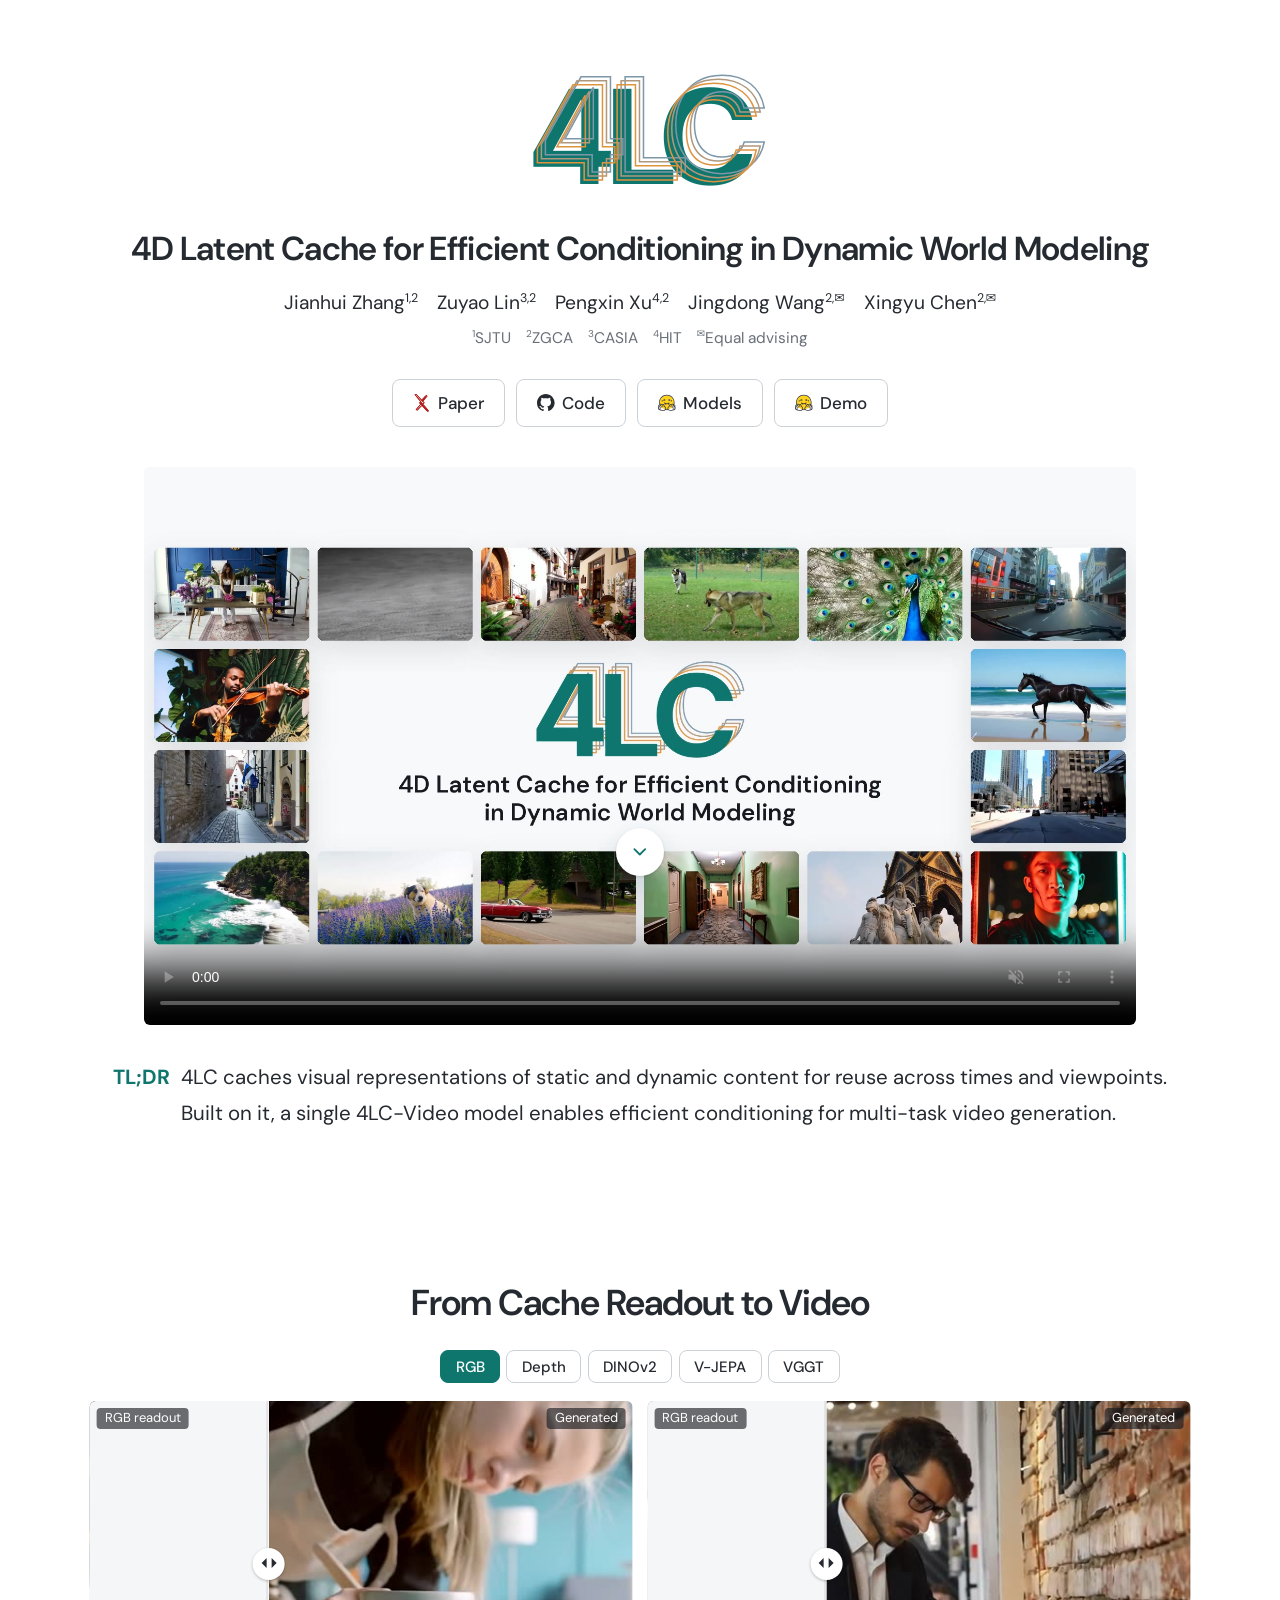
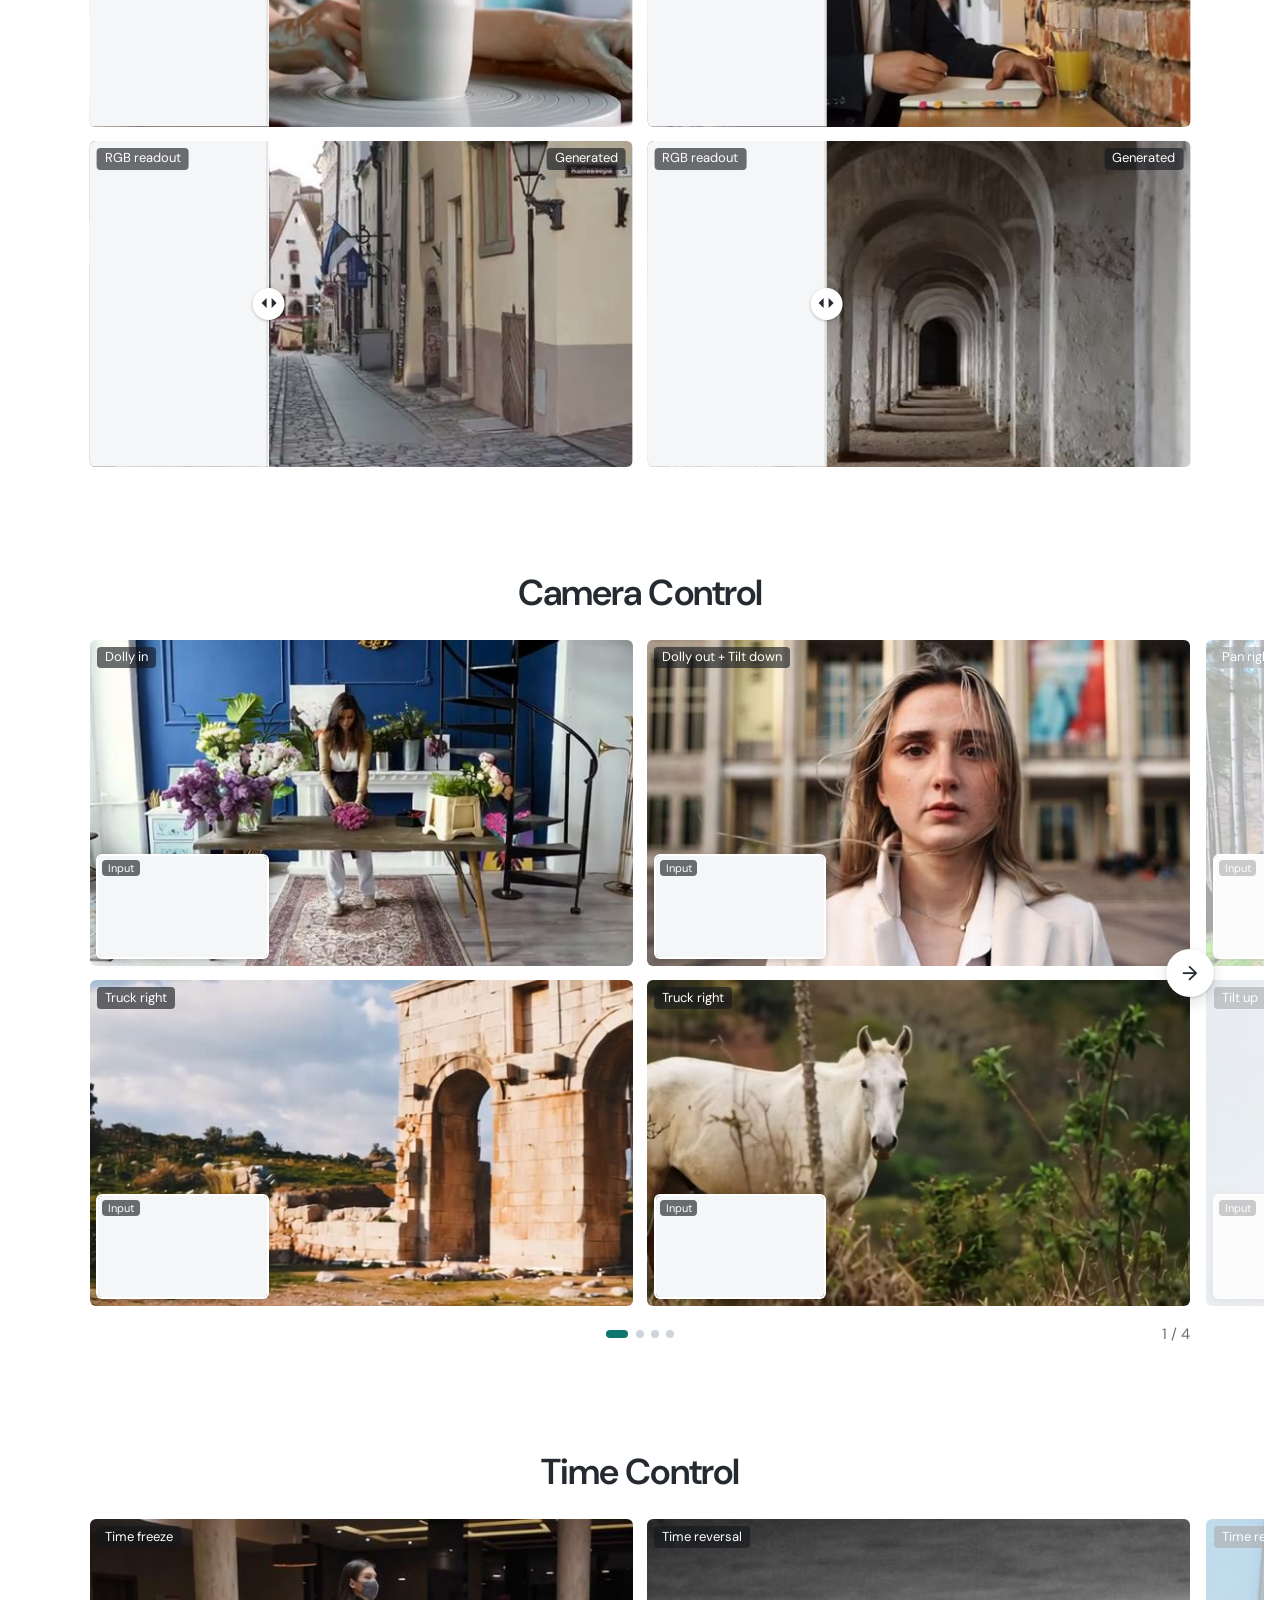
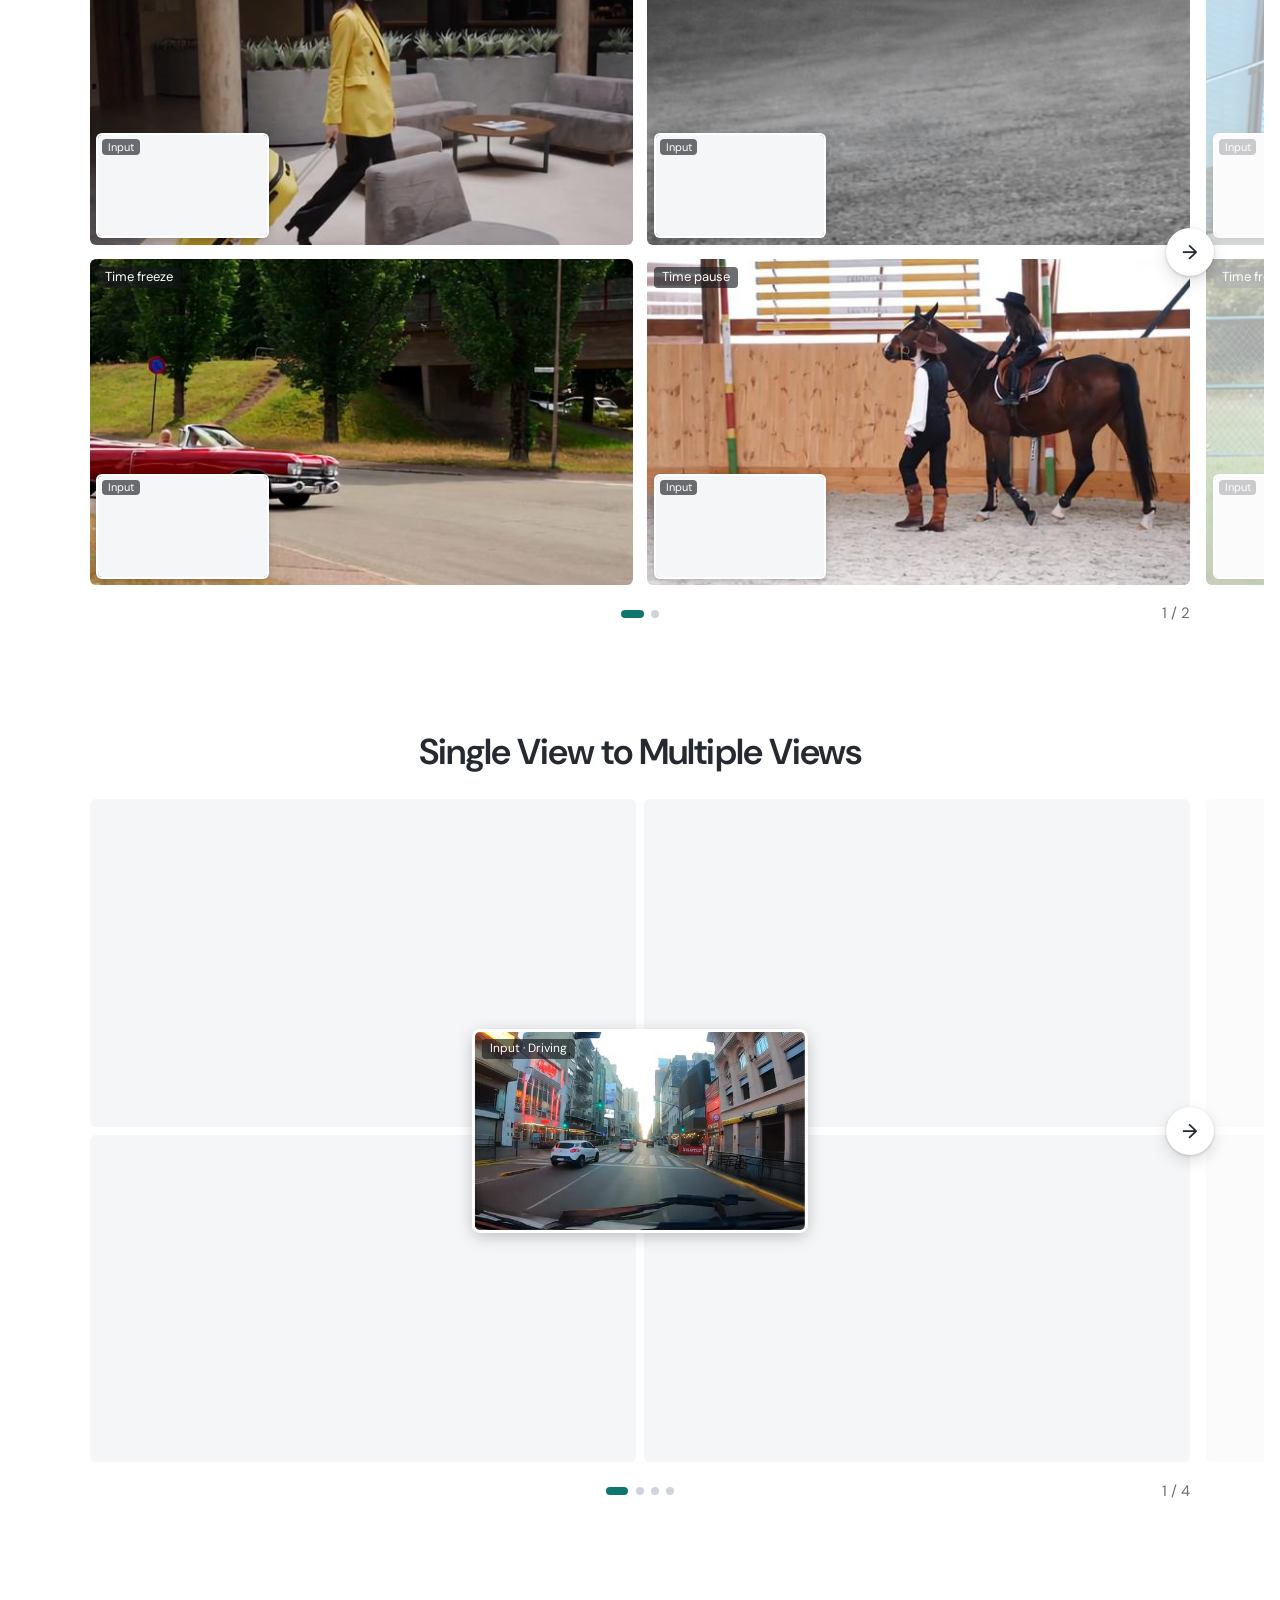
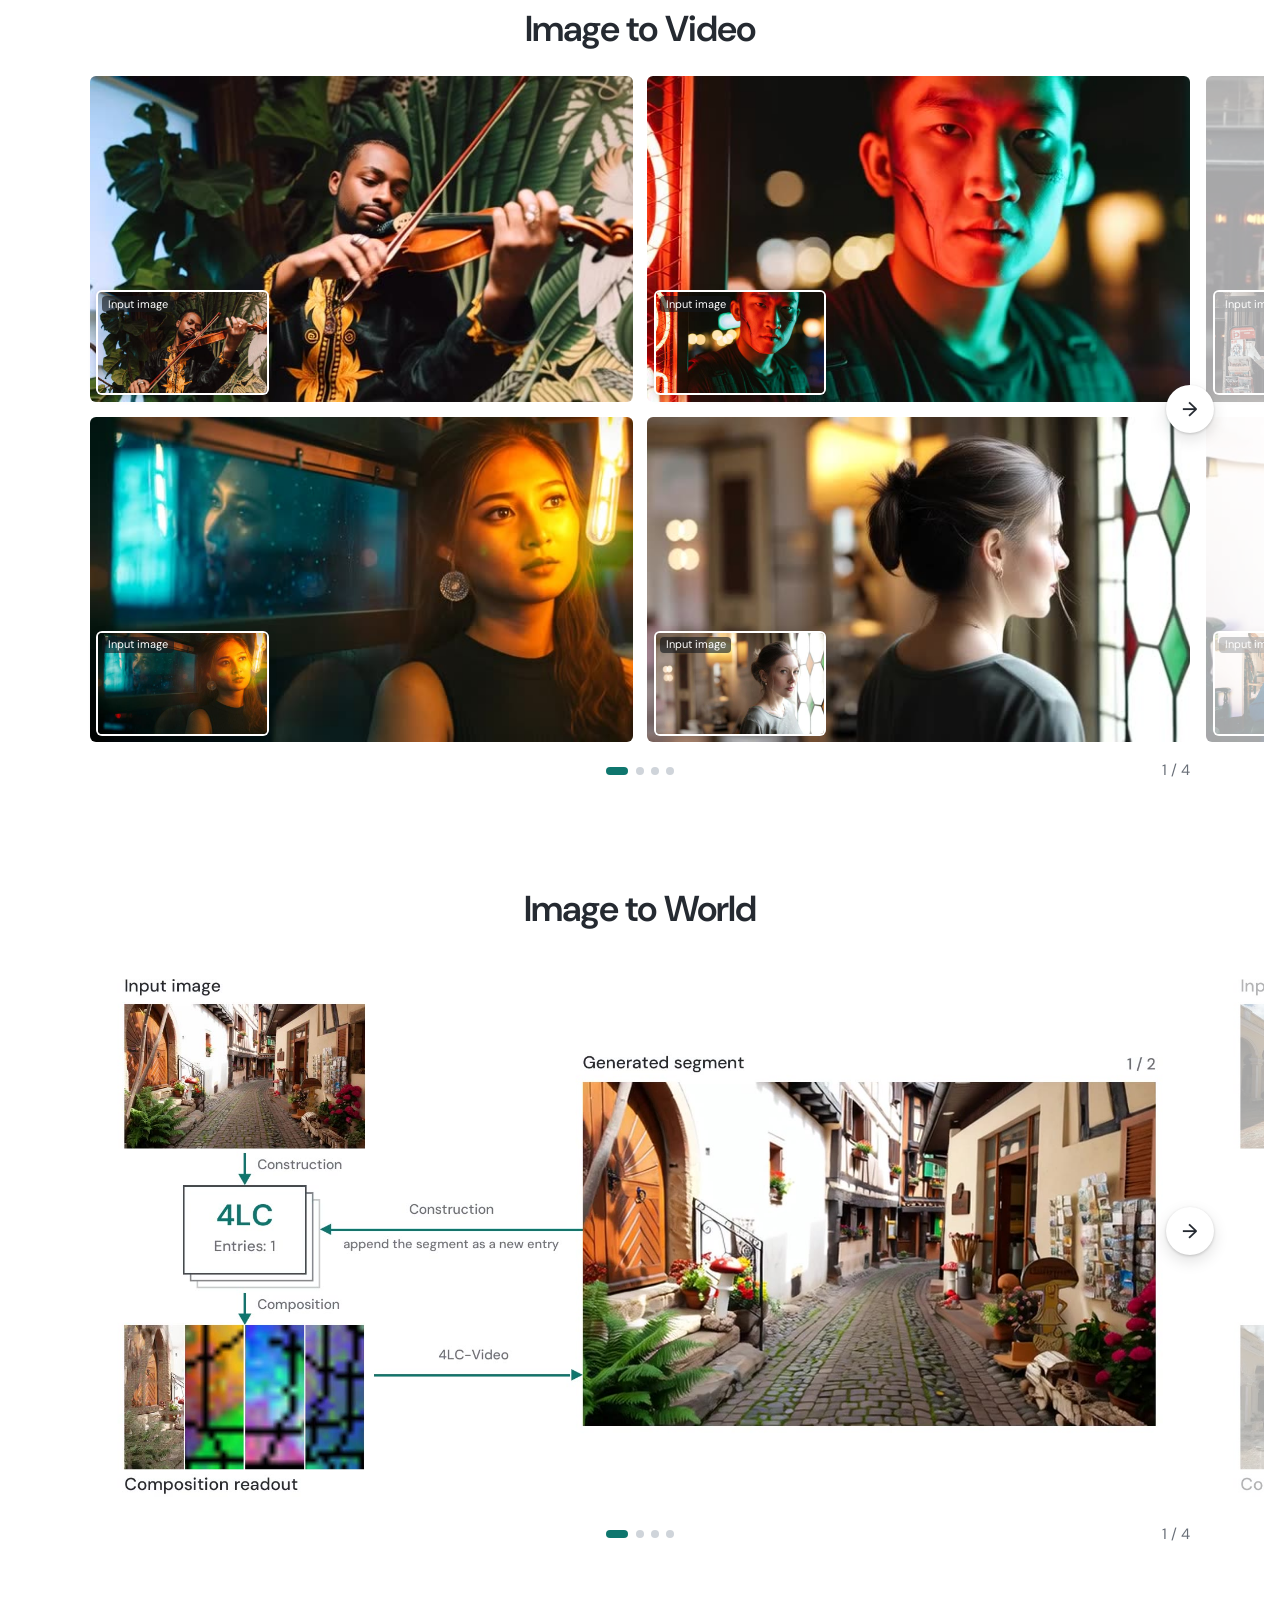
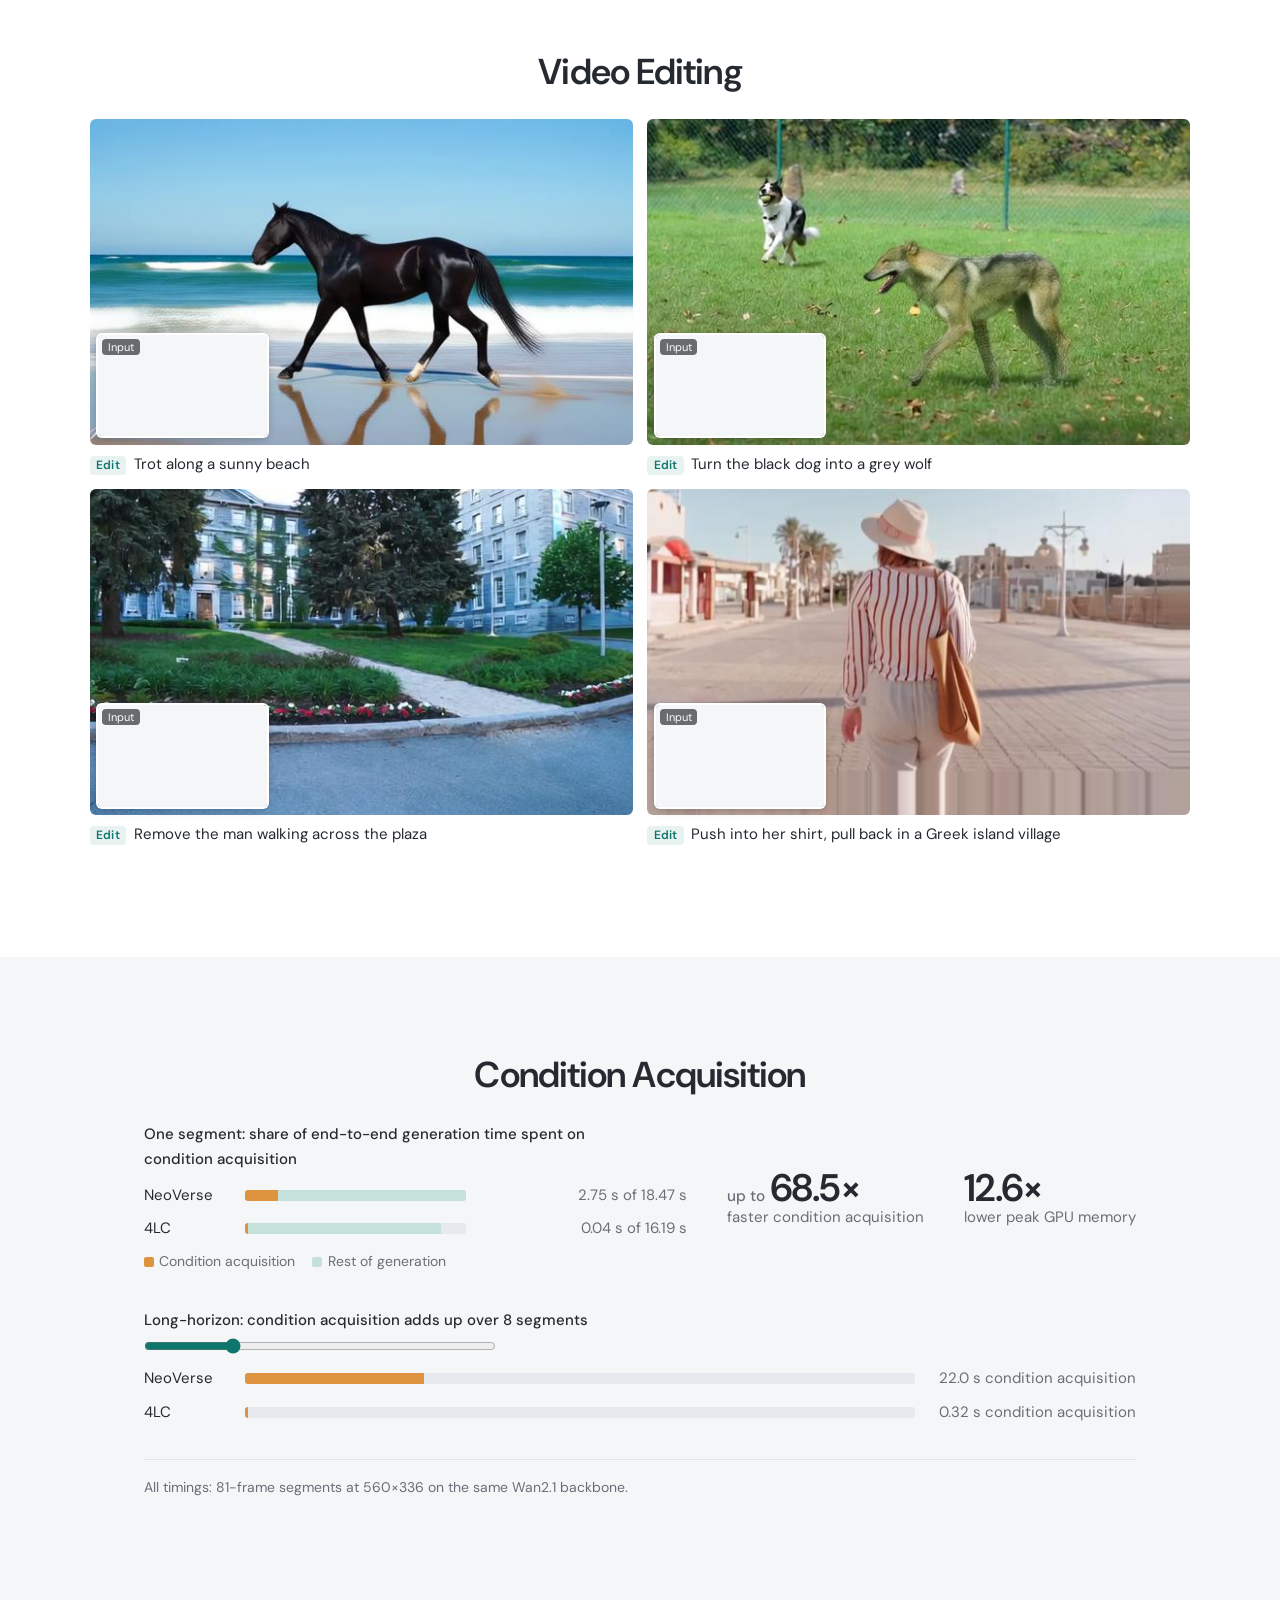
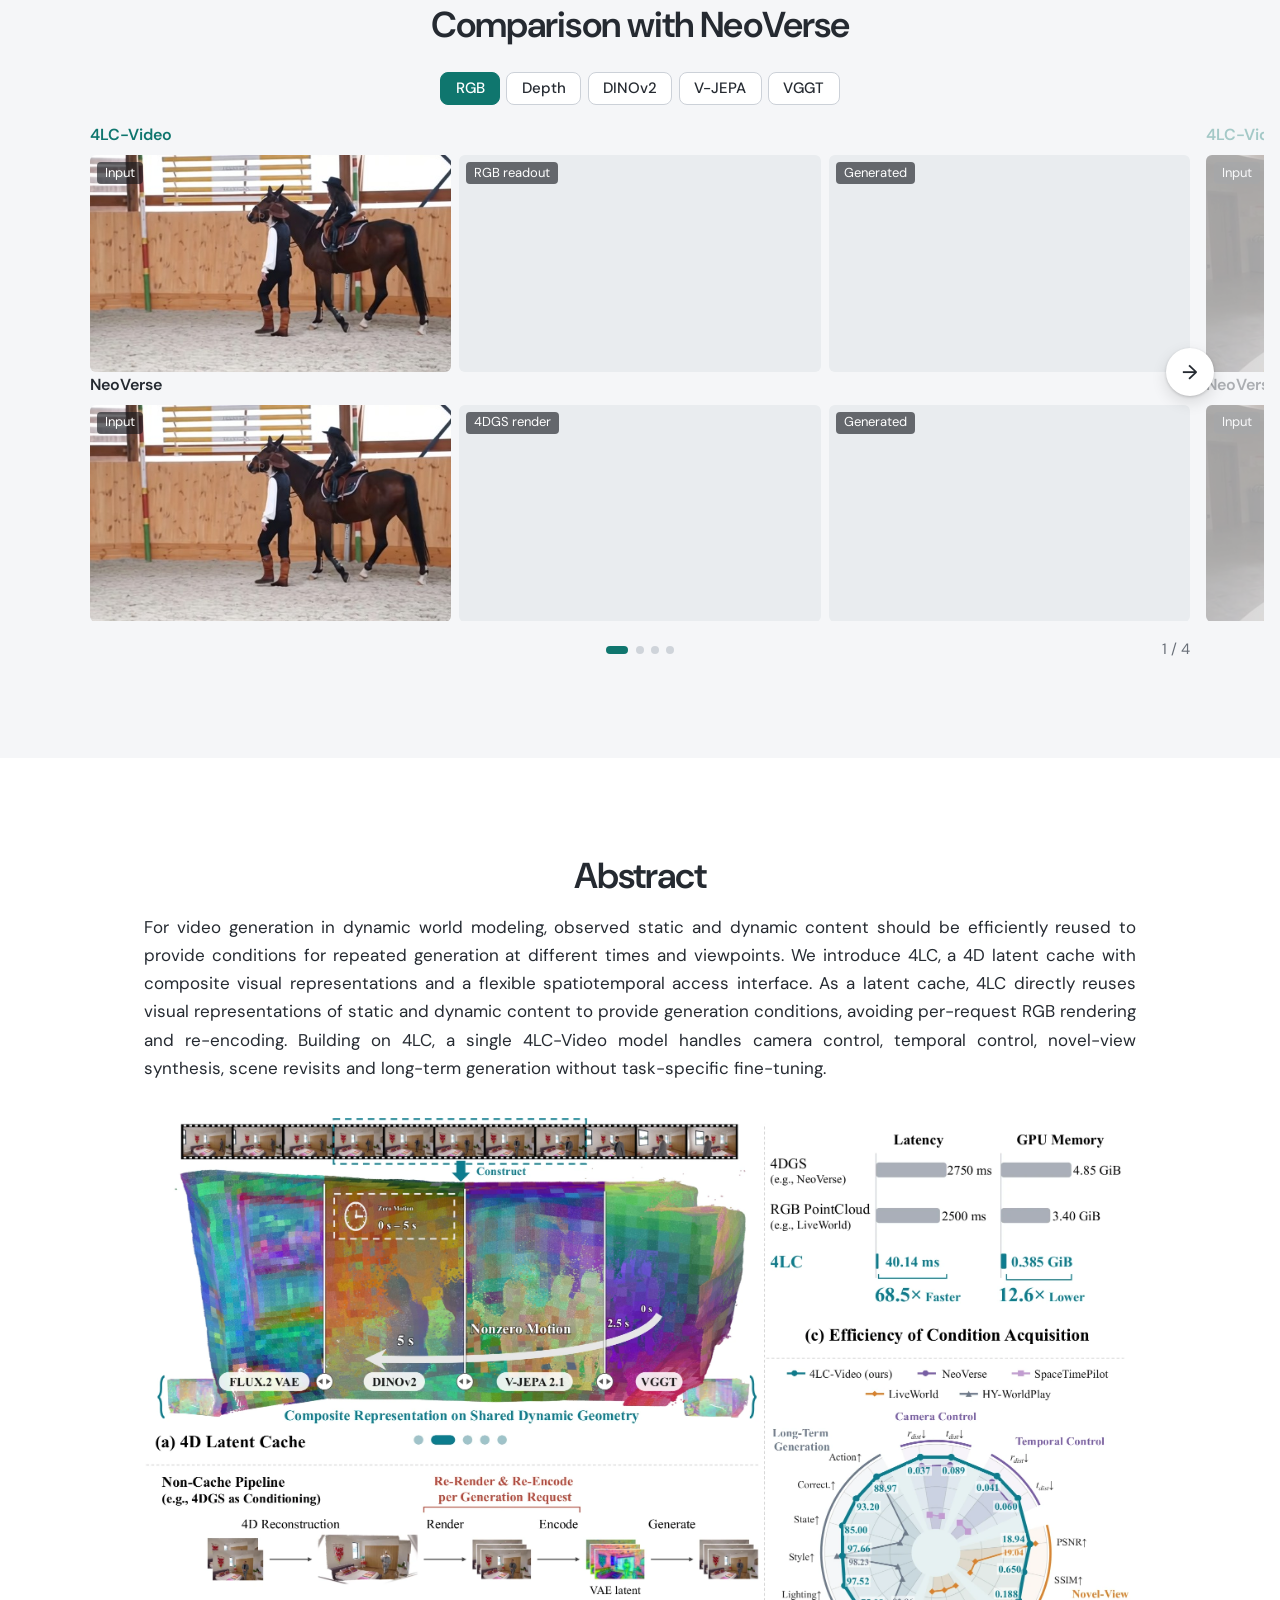
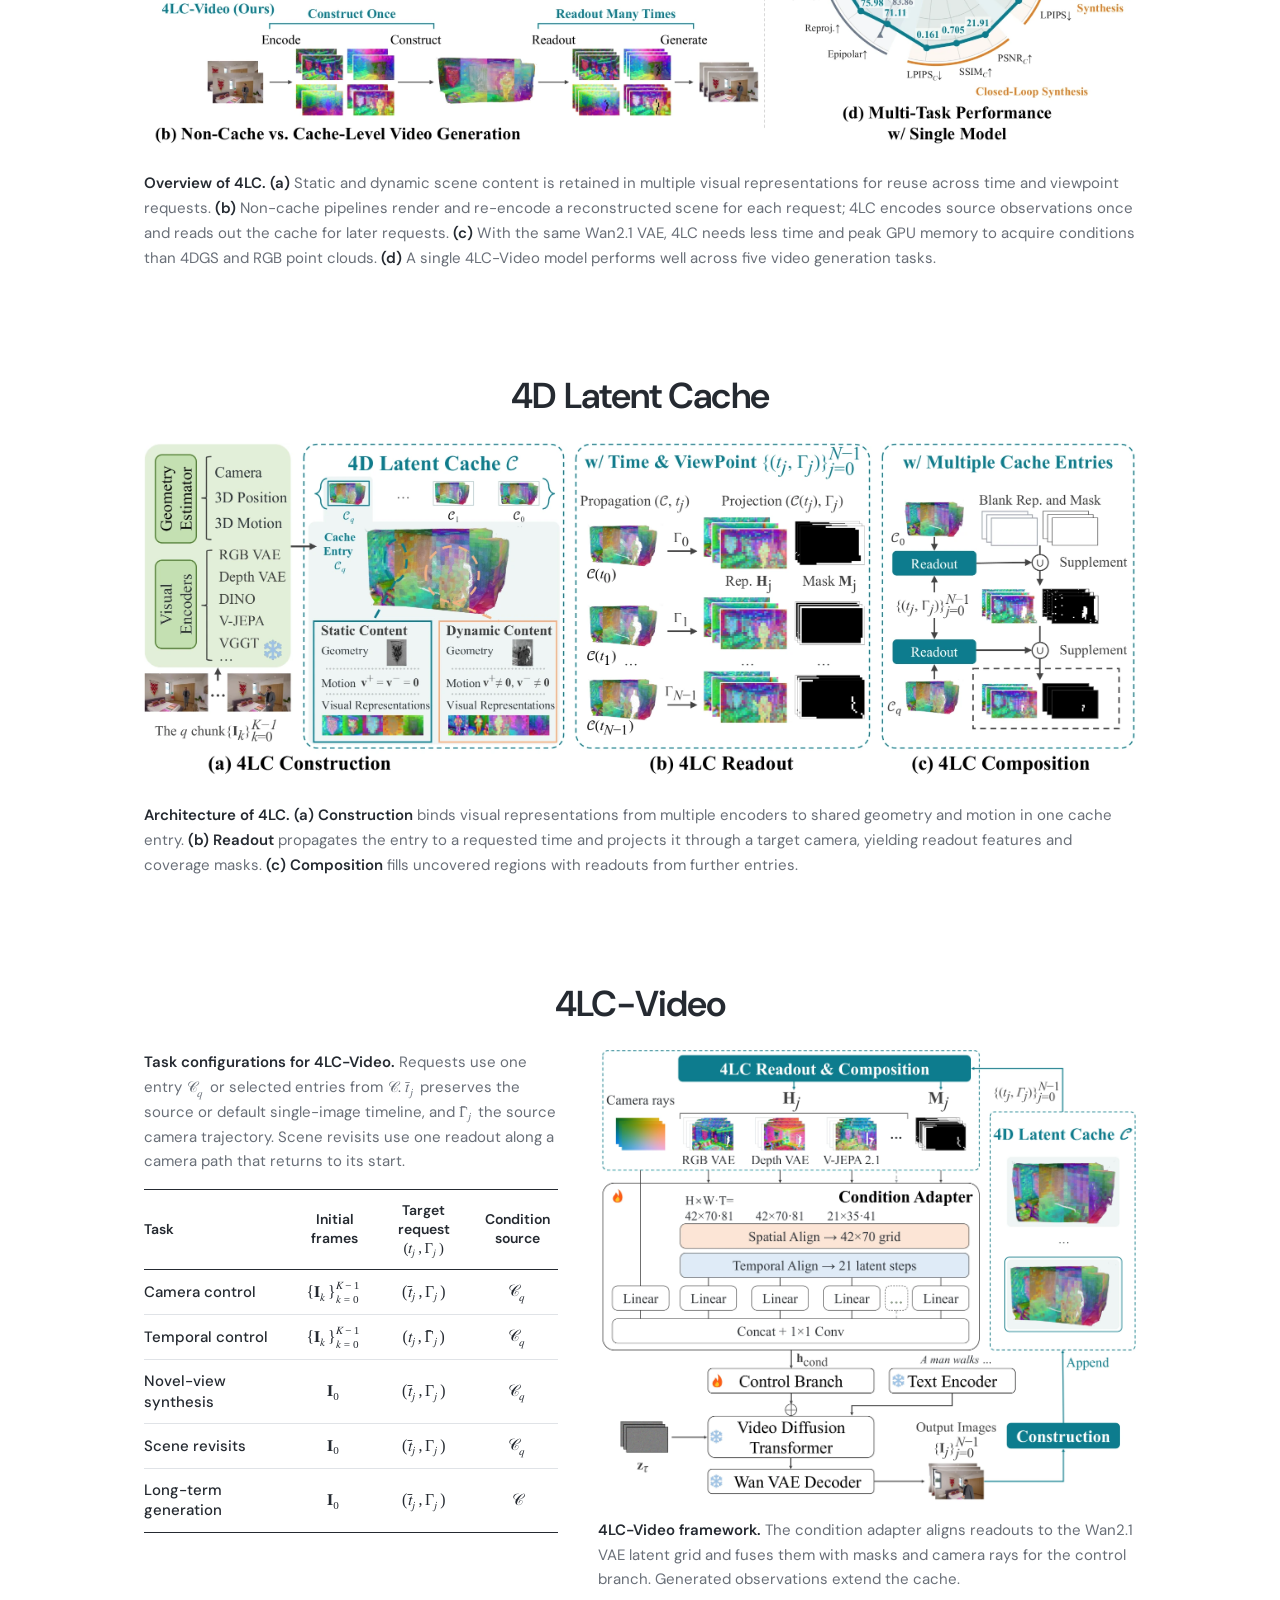
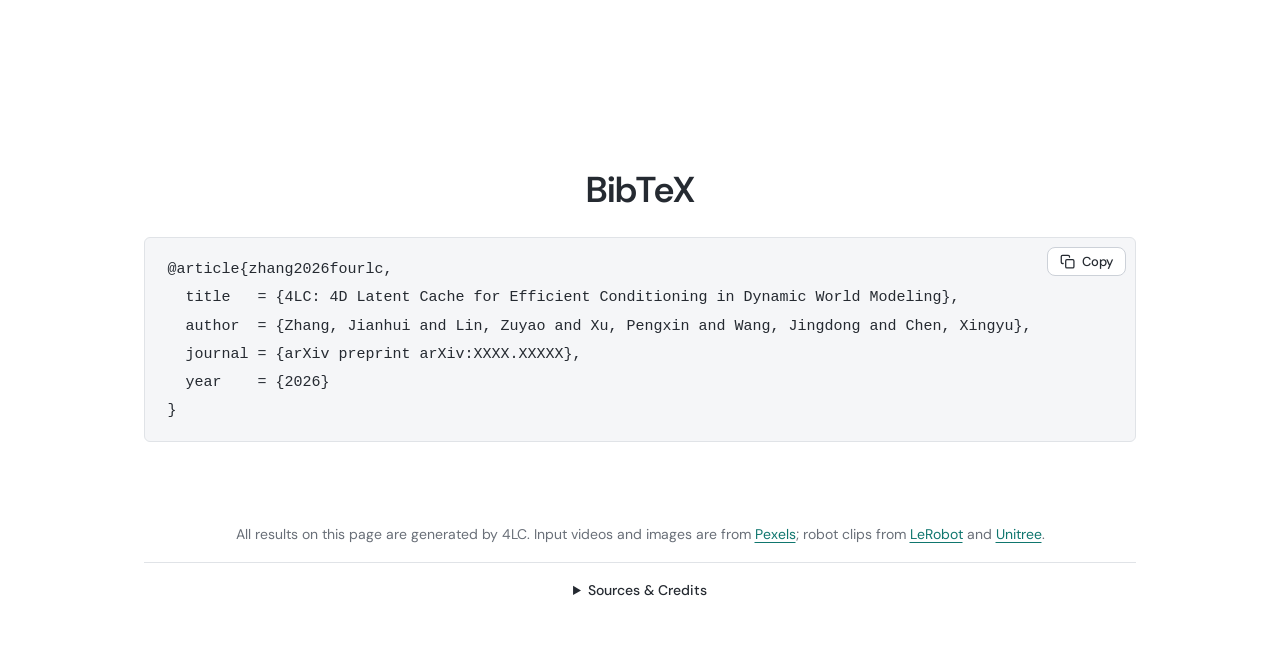
==== 4LC/index.html @ ba584857 "upload 4LC website" ====
<!doctype html>
<html lang="en">
<head>
<meta charset="utf-8">
<meta name="viewport" content="width=device-width, initial-scale=1">
<title>4LC: 4D Latent Cache</title>
<meta name="description" content="4LC caches visual representations of static and dynamic content for reuse across times and viewpoints.">
<link rel="preconnect" href="https://fonts.googleapis.com">
<link rel="preconnect" href="https://fonts.gstatic.com" crossorigin>
<link href="https://fonts.googleapis.com/css2?family=DM+Sans:opsz,wght@9..40,400..700&display=swap" rel="stylesheet">
<link rel="stylesheet" href="style.css?v=1013003130">
<link rel="icon" type="image/svg+xml" href="4lc.svg">
</head>
<body>
<header class="hero">
  <h1 class="mark" aria-label="4LC">
    <span class="layer" aria-hidden="true">4LC</span><span class="layer" aria-hidden="true">4LC</span><span class="layer" aria-hidden="true">4LC</span><span class="layer top">4LC</span>
  </h1>
  <p class="title">4D Latent Cache for Efficient Conditioning in Dynamic World Modeling</p>
  <p class="authors">Jianhui Zhang<sup>1,2</sup>&emsp;Zuyao Lin<sup>3,2</sup>&emsp;Pengxin Xu<sup>4,2</sup>&emsp;Jingdong Wang<sup>2,✉</sup>&emsp;Xingyu Chen<sup>2,✉</sup></p>
  <p class="affil"><sup>1</sup>SJTU&emsp;<sup>2</sup>ZGCA&emsp;<sup>3</sup>CASIA&emsp;<sup>4</sup>HIT&emsp;<sup>✉</sup>Equal advising</p>
  <nav class="links" aria-label="Project links">
    <a href="https://arxiv.org/abs/XXXX.XXXXX" target="_blank" rel="noopener noreferrer"><svg class="i-arxiv" viewBox="0 0 24 24" fill="currentColor" stroke="currentColor" stroke-width="1.2" stroke-linejoin="round" aria-hidden="true"><path d="M3.8423 0a1.0037 1.0037 0 0 0-.922.6078c-.1536.3687-.0438.6275.2938 1.1113l6.9185 8.3597-1.0223 1.1058a1.0393 1.0393 0 0 0 .003 1.4229l1.2292 1.3135-5.4391 6.4444c-.2803.299-.4538.823-.2971 1.1986a1.0253 1.0253 0 0 0 .9585.635.9133.9133 0 0 0 .6891-.3405l5.783-6.126 7.4902 8.0051a.8527.8527 0 0 0 .6835.2597.9575.9575 0 0 0 .8777-.6138c.1577-.377-.017-.7502-.306-1.1407l-7.0518-8.3418 1.0632-1.13a.9626.9626 0 0 0 .0089-1.3165L4.6336.4639s-.3733-.4535-.768-.463zm0 .272h.0166c.2179.0052.4874.2715.5644.3639l.005.006.0052.0055 10.169 10.9905a.6915.6915 0 0 1-.0072.945l-1.0666 1.133-1.4982-1.7724-8.5994-10.39c-.3286-.472-.352-.6183-.2592-.841a.7307.7307 0 0 1 .6704-.4401Zm14.341 1.5701a.877.877 0 0 0-.6554.2418l-5.6962 6.1584 1.6944 1.8319 5.3089-6.5138c.3251-.4335.479-.6603.3247-1.0292a1.1205 1.1205 0 0 0-.9763-.689zm-7.6557 12.2823 1.3186 1.4135-5.7864 6.1295a.6494.6494 0 0 1-.4959.26.7516.7516 0 0 1-.706-.4669c-.1119-.2682.0359-.6864.2442-.9083l.0051-.0055.0047-.0055z"/></svg>Paper</a>
    <a href="https://github.com/ZGCA-HMI-Lab/4LC" target="_blank" rel="noopener noreferrer"><svg class="i-gh" viewBox="0 0 16 16" fill="currentColor" aria-hidden="true"><path d="M6.766 11.328c-2.063-.25-3.516-1.734-3.516-3.656 0-.781.281-1.625.75-2.188-.203-.515-.172-1.609.063-2.062.625-.078 1.468.25 1.968.703.594-.187 1.219-.281 1.985-.281.765 0 1.39.094 1.953.265.484-.437 1.344-.765 1.969-.687.218.422.25 1.515.046 2.047.5.593.766 1.39.766 2.203 0 1.922-1.453 3.375-3.547 3.64.531.344.89 1.094.89 1.954v1.625c0 .468.391.734.86.547C13.781 14.359 16 11.53 16 8.03 16 3.61 12.406 0 7.984 0 3.563 0 0 3.61 0 8.031a7.88 7.88 0 0 0 5.172 7.422c.422.156.828-.125.828-.547v-1.25c-.219.094-.5.156-.75.156-1.031 0-1.64-.562-2.078-1.609-.172-.422-.36-.672-.719-.719-.187-.015-.25-.093-.25-.187 0-.188.313-.328.625-.328.453 0 .844.281 1.25.86.313.452.64.655 1.031.655s.641-.14 1-.5c.266-.265.47-.5.657-.656"/></svg>Code</a>
    <a href="https://huggingface.co/jianhuizhang/4LC-Video" target="_blank" rel="noopener noreferrer"><svg class="i-hf" viewBox="0 0 24 24" fill="currentColor" aria-hidden="true"><circle cx="12" cy="11.5" r="9.9"/><path d="M1.4446 11.5059c0 1.1021.1673 2.1585.4847 3.1563-.0378-.0028-.0691-.0058-.1058-.0058-.4209 0-.8015.16-1.0704.4512-.3454.3737-.4984.8335-.4316 1.293a1.576 1.576 0 0 0 .2148.5978c-.2319.1864-.4018.4456-.4844.7578-.0646.2448-.131.7543.2149 1.2794a1.4552 1.4552 0 0 0-.0625.1055c-.208.3923-.2207.8372-.0371 1.25.2783.6258.9696 1.1175 2.3126 1.6467.8356.3292 1.5988.5411 1.6056.543 1.1046.2847 2.104.4277 2.969.4277 1.4173 0 2.4754-.3849 3.1525-1.1446 1.538.2651 2.791.1403 3.592.006.6773.7555 1.7332 1.1387 3.1467 1.1387.8649 0 1.8643-.143 2.969-.4278.0068-.0019.77-.2138 1.6056-.543 1.343-.5292 2.0343-1.0208 2.3126-1.6466.1836-.4129.171-.8577-.037-1.25a1.4685 1.4685 0 0 0-.0626-.1056c.346-.525.2795-1.0346.2149-1.2793-.0826-.3122-.2525-.5714-.4844-.7579.11-.1816.1831-.3788.2148-.5977.0669-.4595-.0862-.9193-.4316-1.293-.2688-.2913-.6495-.4513-1.0704-.4513-.0209 0-.0376.0008-.0588.0018.3162-.9966.4846-2.0518.4846-3.1523 0-5.807-4.7362-10.5144-10.5789-10.5144-5.8426 0-10.5788 4.7073-10.5788 10.5144Zm10.5788-9.4831c5.2727 0 9.5476 4.246 9.5476 9.483a9.4201 9.4201 0 0 1-.2696 2.2365c-.0039-.0047-.0079-.011-.0117-.0156-.274-.3255-.6679-.5059-1.1075-.5059-.352 0-.714.1155-1.0763.3438-.2403.1517-.5058.422-.7793.7598-.2534-.3492-.608-.5832-1.0137-.6465a1.5174 1.5174 0 0 0-.2344-.0176c-.9263 0-1.4828.7993-1.6935 1.5177-.1046.2426-.6065 1.3482-1.3614 2.0978-1.1681 1.1601-1.4458 2.3534-.8396 3.6382-.843.1029-1.5836.0927-2.365-.006.5906-1.212.3626-2.4388-.8426-3.6322-.755-.7496-1.2568-1.8552-1.3614-2.0978-.2107-.7184-.7673-1.5177-1.6935-1.5177-.078 0-.1568.0054-.2344.0176-.4057.0633-.7604.2973-1.0137.6465-.2735-.3379-.539-.6081-.7794-.7598-.3622-.2283-.7243-.3438-1.0762-.3438-.4266 0-.8094.171-1.0821.4786a9.4208 9.4208 0 0 1-.2598-2.1936c0-5.237 4.2749-9.483 9.5475-9.483zM8.6443 7.0036c-.4838.0043-.9503.2667-1.1934.7227-.3536.6633-.1006 1.4873.5645 1.84.351.1862.4883-.5261.836-.6485.3107-.1095.841.399 1.0078.086.3536-.6634.1025-1.4874-.5625-1.84a1.3659 1.3659 0 0 0-.6524-.1602Zm6.8403 0c-.2199-.002-.4426.05-.6504.1602-.665.3526-.9181 1.1766-.5645 1.84.1669.313.6971-.1955 1.0079-.086.3476.1224.4867.8347.838.6485.6649-.3527.916-1.1767.5624-1.84-.243-.456-.7096-.7184-1.1934-.7227Zm-9.7565 1.418a.8768.8768 0 0 0-.877.877c0 .4846.3925.877.877.877a.8768.8768 0 0 0 .877-.877.8768.8768 0 0 0-.877-.877zm12.6434 0c-.4845 0-.879.3925-.879.877 0 .4846.3945.877.879.877a.8768.8768 0 0 0 .877-.877.8768.8768 0 0 0-.877-.877zM8.7927 11.459c-.179-.003-.2793.1107-.2793.416 0 .8097.3874 2.125 1.4279 2.924.207-.7123 1.3453-1.2832 1.5079-1.2012.2315.1167.2191.4417.6074.7266.3884-.285.374-.6098.6056-.7266.1627-.082 1.3009.4889 1.5079 1.2012 1.0404-.799 1.4278-2.1144 1.4278-2.924 0-1.2212-1.583.6402-3.5413.6485-1.4686-.0061-2.7266-1.0558-3.2639-1.0645zM4.312 14.4768c.5792.365 1.6964 2.2751 2.1056 3.0177.1371.2488.371.3536.582.3536.4188 0 .7465-.4138.0391-.9395-1.0636-.791-.6914-2.0846-.1836-2.1642a.4302.4302 0 0 1 .0664-.004c.4616 0 .666.7892.666.7892s.5959 1.4898 1.6213 2.508c.942.9356 1.062 1.703.4961 2.6661-.0164-.004-.0159.0236-.1484.2149-.1853.2673-.4322.4688-.7188.6152-.5062.2269-1.1397.2696-1.7833.2696-1.037 0-2.1017-.1824-2.6975-.336-.0293-.0075-3.6505-.9567-3.1916-1.8224.0771-.1454.2033-.2031.3633-.2031.6463 0 1.823.9551 2.3283.9551.113 0 .196-.0865.2285-.2031.2249-.8045-3.2787-1.0522-2.9846-2.1642.0519-.1967.193-.2757.3907-.2754.854 0 2.7704 1.4923 3.172 1.4923.0307 0 .0525-.0085.0645-.0274.2012-.3227.1096-.5865-1.3087-1.4395-1.4182-.8533-2.4315-1.329-1.8653-1.9416.0651-.0707.1574-.1015.2695-.1015.8611.0002 2.8948 1.84 2.8948 1.84s.5487.5683.8809.5683c.0762 0 .1416-.0315.1855-.1054.2355-.3946-2.1858-2.2183-2.3224-2.971-.0926-.51.0641-.7676.3555-.7676-.0006.008.1701-.0285.4942.1759zm16.2257.5918c-.1366.7526-2.5579 2.5764-2.3224 2.9709.044.074.1092.1055.1855.1055.3321 0 .881-.5684.881-.5684s2.0336-1.8397 2.8947-1.84c.1121 0 .2044.0308.2695.1016.5662.6125-.447 1.0882-1.8653 1.9415-1.4183.853-1.51 1.1168-1.3087 1.4396.012.0188.0337.0273.0644.0273.4016 0 2.3181-1.4923 3.1721-1.4923.1977-.0002.3388.0787.3907.2754.294 1.112-3.2095 1.3597-2.9846 2.1642.0325.1166.1156.2032.2285.2032.5054 0 1.682-.9552 2.3283-.9552.16 0 .2862.0577.3633.2032.459.8656-3.1623 1.8149-3.1916 1.8224-.5958.1535-1.6605.336-2.6975.336-.6351 0-1.261-.0409-1.7638-.2599-.2949-.1472-.5488-.3516-.7383-.625-.0411-.0682-.1026-.1476-.1426-.205-.5726-.9679-.455-1.7371.4903-2.676 1.0254-1.0182 1.6212-2.508 1.6212-2.508s.2044-.7891.666-.7891a.4318.4318 0 0 1 .0665.0039c.5078.0796.88 1.3732-.1836 2.1642-.7074.5257-.3797.9395.039.9395.211 0 .445-.1047.5821-.3535.4092-.7426 1.5264-2.6527 2.1056-3.0178.5588-.3524.99-.1816.8497.5918z"/></svg>Models</a>
    <a href="https://huggingface.co/spaces/jianhuizhang/4LC-Demo" target="_blank" rel="noopener noreferrer"><svg class="i-hf" viewBox="0 0 24 24" fill="currentColor" aria-hidden="true"><circle cx="12" cy="11.5" r="9.9"/><path d="M1.4446 11.5059c0 1.1021.1673 2.1585.4847 3.1563-.0378-.0028-.0691-.0058-.1058-.0058-.4209 0-.8015.16-1.0704.4512-.3454.3737-.4984.8335-.4316 1.293a1.576 1.576 0 0 0 .2148.5978c-.2319.1864-.4018.4456-.4844.7578-.0646.2448-.131.7543.2149 1.2794a1.4552 1.4552 0 0 0-.0625.1055c-.208.3923-.2207.8372-.0371 1.25.2783.6258.9696 1.1175 2.3126 1.6467.8356.3292 1.5988.5411 1.6056.543 1.1046.2847 2.104.4277 2.969.4277 1.4173 0 2.4754-.3849 3.1525-1.1446 1.538.2651 2.791.1403 3.592.006.6773.7555 1.7332 1.1387 3.1467 1.1387.8649 0 1.8643-.143 2.969-.4278.0068-.0019.77-.2138 1.6056-.543 1.343-.5292 2.0343-1.0208 2.3126-1.6466.1836-.4129.171-.8577-.037-1.25a1.4685 1.4685 0 0 0-.0626-.1056c.346-.525.2795-1.0346.2149-1.2793-.0826-.3122-.2525-.5714-.4844-.7579.11-.1816.1831-.3788.2148-.5977.0669-.4595-.0862-.9193-.4316-1.293-.2688-.2913-.6495-.4513-1.0704-.4513-.0209 0-.0376.0008-.0588.0018.3162-.9966.4846-2.0518.4846-3.1523 0-5.807-4.7362-10.5144-10.5789-10.5144-5.8426 0-10.5788 4.7073-10.5788 10.5144Zm10.5788-9.4831c5.2727 0 9.5476 4.246 9.5476 9.483a9.4201 9.4201 0 0 1-.2696 2.2365c-.0039-.0047-.0079-.011-.0117-.0156-.274-.3255-.6679-.5059-1.1075-.5059-.352 0-.714.1155-1.0763.3438-.2403.1517-.5058.422-.7793.7598-.2534-.3492-.608-.5832-1.0137-.6465a1.5174 1.5174 0 0 0-.2344-.0176c-.9263 0-1.4828.7993-1.6935 1.5177-.1046.2426-.6065 1.3482-1.3614 2.0978-1.1681 1.1601-1.4458 2.3534-.8396 3.6382-.843.1029-1.5836.0927-2.365-.006.5906-1.212.3626-2.4388-.8426-3.6322-.755-.7496-1.2568-1.8552-1.3614-2.0978-.2107-.7184-.7673-1.5177-1.6935-1.5177-.078 0-.1568.0054-.2344.0176-.4057.0633-.7604.2973-1.0137.6465-.2735-.3379-.539-.6081-.7794-.7598-.3622-.2283-.7243-.3438-1.0762-.3438-.4266 0-.8094.171-1.0821.4786a9.4208 9.4208 0 0 1-.2598-2.1936c0-5.237 4.2749-9.483 9.5475-9.483zM8.6443 7.0036c-.4838.0043-.9503.2667-1.1934.7227-.3536.6633-.1006 1.4873.5645 1.84.351.1862.4883-.5261.836-.6485.3107-.1095.841.399 1.0078.086.3536-.6634.1025-1.4874-.5625-1.84a1.3659 1.3659 0 0 0-.6524-.1602Zm6.8403 0c-.2199-.002-.4426.05-.6504.1602-.665.3526-.9181 1.1766-.5645 1.84.1669.313.6971-.1955 1.0079-.086.3476.1224.4867.8347.838.6485.6649-.3527.916-1.1767.5624-1.84-.243-.456-.7096-.7184-1.1934-.7227Zm-9.7565 1.418a.8768.8768 0 0 0-.877.877c0 .4846.3925.877.877.877a.8768.8768 0 0 0 .877-.877.8768.8768 0 0 0-.877-.877zm12.6434 0c-.4845 0-.879.3925-.879.877 0 .4846.3945.877.879.877a.8768.8768 0 0 0 .877-.877.8768.8768 0 0 0-.877-.877zM8.7927 11.459c-.179-.003-.2793.1107-.2793.416 0 .8097.3874 2.125 1.4279 2.924.207-.7123 1.3453-1.2832 1.5079-1.2012.2315.1167.2191.4417.6074.7266.3884-.285.374-.6098.6056-.7266.1627-.082 1.3009.4889 1.5079 1.2012 1.0404-.799 1.4278-2.1144 1.4278-2.924 0-1.2212-1.583.6402-3.5413.6485-1.4686-.0061-2.7266-1.0558-3.2639-1.0645zM4.312 14.4768c.5792.365 1.6964 2.2751 2.1056 3.0177.1371.2488.371.3536.582.3536.4188 0 .7465-.4138.0391-.9395-1.0636-.791-.6914-2.0846-.1836-2.1642a.4302.4302 0 0 1 .0664-.004c.4616 0 .666.7892.666.7892s.5959 1.4898 1.6213 2.508c.942.9356 1.062 1.703.4961 2.6661-.0164-.004-.0159.0236-.1484.2149-.1853.2673-.4322.4688-.7188.6152-.5062.2269-1.1397.2696-1.7833.2696-1.037 0-2.1017-.1824-2.6975-.336-.0293-.0075-3.6505-.9567-3.1916-1.8224.0771-.1454.2033-.2031.3633-.2031.6463 0 1.823.9551 2.3283.9551.113 0 .196-.0865.2285-.2031.2249-.8045-3.2787-1.0522-2.9846-2.1642.0519-.1967.193-.2757.3907-.2754.854 0 2.7704 1.4923 3.172 1.4923.0307 0 .0525-.0085.0645-.0274.2012-.3227.1096-.5865-1.3087-1.4395-1.4182-.8533-2.4315-1.329-1.8653-1.9416.0651-.0707.1574-.1015.2695-.1015.8611.0002 2.8948 1.84 2.8948 1.84s.5487.5683.8809.5683c.0762 0 .1416-.0315.1855-.1054.2355-.3946-2.1858-2.2183-2.3224-2.971-.0926-.51.0641-.7676.3555-.7676-.0006.008.1701-.0285.4942.1759zm16.2257.5918c-.1366.7526-2.5579 2.5764-2.3224 2.9709.044.074.1092.1055.1855.1055.3321 0 .881-.5684.881-.5684s2.0336-1.8397 2.8947-1.84c.1121 0 .2044.0308.2695.1016.5662.6125-.447 1.0882-1.8653 1.9415-1.4183.853-1.51 1.1168-1.3087 1.4396.012.0188.0337.0273.0644.0273.4016 0 2.3181-1.4923 3.1721-1.4923.1977-.0002.3388.0787.3907.2754.294 1.112-3.2095 1.3597-2.9846 2.1642.0325.1166.1156.2032.2285.2032.5054 0 1.682-.9552 2.3283-.9552.16 0 .2862.0577.3633.2032.459.8656-3.1623 1.8149-3.1916 1.8224-.5958.1535-1.6605.336-2.6975.336-.6351 0-1.261-.0409-1.7638-.2599-.2949-.1472-.5488-.3516-.7383-.625-.0411-.0682-.1026-.1476-.1426-.205-.5726-.9679-.455-1.7371.4903-2.676 1.0254-1.0182 1.6212-2.508 1.6212-2.508s.2044-.7891.666-.7891a.4318.4318 0 0 1 .0665.0039c.5078.0796.88 1.3732-.1836 2.1642-.7074.5257-.3797.9395.039.9395.211 0 .445-.1047.5821-.3535.4092-.7426 1.5264-2.6527 2.1056-3.0178.5588-.3524.99-.1816.8497.5918z"/></svg>Demo</a>
  </nav>
</header>

<nav class="rail" aria-label="Sections"></nav>

<main>
  <!-- A part can be switched off with the hidden attribute (app.js then skips it and the side rail follows).
       The teaser starts muted; its controls turn the sound on. -->
  <section class="teaser"><video id="teaser" muted loop playsinline controls preload="metadata"></video>
    <p class="tldr"><strong>TL;DR</strong><span><span>4LC caches visual representations of static and dynamic content for reuse across times and viewpoints.</span><span>Built on it, a single 4LC-Video model enables efficient conditioning for multi-task video generation.</span></span></p>
    <a class="more" href="#s-readout" aria-label="Scroll to content"><svg viewBox="0 0 24 24" fill="none" stroke="currentColor" stroke-width="2" stroke-linecap="round" stroke-linejoin="round" aria-hidden="true"><path d="m6 9 6 6 6-6"/></svg></a>
  </section>


  <div class="results part" data-part="Results">
  <section id="s-readout" data-nav="From Cache Readout to Video">
    <h2>From Cache Readout to Video</h2>
    <div class="quad" id="readout"></div>
  </section>

  <section id="s-camera" data-nav="Camera Control">
    <h2>Camera Control</h2>
    <div class="carousel" id="camera"></div>
  </section>

  <section id="s-time" data-nav="Time Control">
    <h2>Time Control</h2>
    <div class="carousel" id="time"></div>
  </section>

  <section id="s-multiview" data-nav="Single View to Multiple Views">
    <h2>Single View to Multiple Views</h2>
    <div class="carousel" id="multiview"></div>
  </section>

  <section id="s-i2v" data-nav="Image to Video">
    <h2>Image to Video</h2>
    <div class="carousel" id="i2v"></div>
  </section>

  <section id="s-i2w" data-nav="Image to World">
    <h2>Image to World</h2>
    <div class="carousel" id="i2w"></div>
  </section>

  <section id="s-edit" data-nav="Video Editing">
    <h2>Video Editing</h2>
    <div class="carousel" id="edit"></div>
  </section>
  </div>

  <div class="efficiency part band" data-part="Efficiency">
  <section id="cost" data-nav="Condition Acquisition">
    <h2>Condition Acquisition</h2>
    <div class="cost">
      <div class="accum">
        <p class="cost-head">One segment: share of end-to-end generation time spent on condition acquisition</p>
        <div class="bar-row"><span>NeoVerse</span><div class="bar"><i class="cond" style="--w:14.9%"></i><i class="rest" style="--w:85.1%"></i></div><span>2.75 s of 18.47 s</span></div>
        <div class="bar-row"><span>4LC</span><div class="bar"><i class="cond" style="--w:0.25%"></i><i class="rest" style="--w:87.4%"></i></div><span>0.04 s of 16.19 s</span></div>
        <p class="legend"><i class="cond"></i>Condition acquisition<i class="rest"></i>Rest of generation</p>
      </div>
      <p class="fact"><strong><small>up to</small>68.5&times;</strong>faster condition acquisition</p>
      <p class="fact"><strong>12.6&times;</strong>lower peak GPU memory</p>
      <div class="accum wide-row">
        <label class="cost-head" for="segments">Long-horizon: condition acquisition adds up over <output id="seg-n">8</output> segments</label>
        <input type="range" id="segments" min="1" max="30" value="8" aria-label="Number of segments">
        <div class="bar-row"><span>NeoVerse</span><div class="bar"><i class="cond" id="acc-nv"></i></div><span id="acc-nv-n"></span></div>
        <div class="bar-row"><span>4LC</span><div class="bar"><i class="cond" id="acc-ours"></i></div><span id="acc-ours-n"></span></div>
      </div>
      <p class="note">All timings: 81-frame segments at 560&times;336 on the same Wan2.1 backbone.</p>
    </div>
  </section>

  <section id="s-compare" data-nav="Comparison with NeoVerse">
    <h2>Comparison with NeoVerse</h2>
    <div class="carousel" id="compare"></div>
  </section>
  </div>

  <div class="method part" data-part="Method">
  <section id="abstract" data-nav="Abstract">
    <h2>Abstract</h2>
    <p class="abstract">For video generation in dynamic world modeling, observed static and dynamic content should be efficiently reused to provide conditions for repeated generation at different times and viewpoints. We introduce 4LC, a 4D latent cache with composite visual representations and a flexible spatiotemporal access interface. As a latent cache, 4LC directly reuses visual representations of static and dynamic content to provide generation conditions, avoiding per-request RGB rendering and re-encoding. Building on 4LC, a single 4LC-Video model handles camera control, temporal control, novel-view synthesis, scene revisits and long-term generation without task-specific fine-tuning.</p>
    <figure class="fig">
      <img src="assets/method/Fig1-teaser.webp" width="2400" height="1543" loading="lazy" alt="Overview of 4LC: the cache, cache-level generation, condition-acquisition cost and multi-task results">
      <figcaption><b>Overview of 4LC.</b> <b>(a)</b> Static and dynamic scene content is retained in multiple visual representations for reuse across time and viewpoint requests. <b>(b)</b> Non-cache pipelines render and re-encode a reconstructed scene for each request; 4LC encodes source observations once and reads out the cache for later requests. <b>(c)</b> With the same Wan2.1 VAE, 4LC needs less time and peak GPU memory to acquire conditions than 4DGS and RGB point clouds. <b>(d)</b> A single 4LC-Video model performs well across five video generation tasks.</figcaption>
    </figure>
  </section>

  <section id="s-cache" data-nav="4D Latent Cache">
    <h2>4D Latent Cache</h2>
    <figure class="fig">
      <img src="assets/method/Fig2-4lc-framework.webp" width="2400" height="833" loading="lazy" alt="Architecture of 4LC: construction, readout and composition">
      <figcaption><b>Architecture of 4LC.</b> <b>(a) Construction</b> binds visual representations from multiple encoders to shared geometry and motion in one cache entry. <b>(b) Readout</b> propagates the entry to a requested time and projects it through a target camera, yielding readout features and coverage masks. <b>(c) Composition</b> fills uncovered regions with readouts from further entries.</figcaption>
    </figure>
  </section>

  <section id="s-video" data-nav="4LC-Video">
    <h2>4LC-Video</h2>
    <div class="duo">
      <div class="duo-table">
        <p class="cap"><b>Task configurations for 4LC-Video.</b> Requests use one entry <math display="inline" xmlns="http://www.w3.org/1998/Math/MathML"><semantics><mrow><msub><mi>𝒞</mi><mi>q</mi></msub></mrow><annotation encoding="application/x-tex">\mathcal C_q</annotation></semantics></math> or selected entries from <math display="inline" xmlns="http://www.w3.org/1998/Math/MathML"><semantics><mrow><mi>𝒞</mi></mrow><annotation encoding="application/x-tex">\mathcal C</annotation></semantics></math>. <math display="inline" xmlns="http://www.w3.org/1998/Math/MathML"><semantics><mrow><msub><mover accent="true"><mi>t</mi><mo>ˉ</mo></mover><mi>j</mi></msub></mrow><annotation encoding="application/x-tex">\bar t_j</annotation></semantics></math> preserves the source or default single-image timeline, and <math display="inline" xmlns="http://www.w3.org/1998/Math/MathML"><semantics><mrow><msub><mover accent="true"><mi mathvariant="normal">Γ</mi><mo>ˉ</mo></mover><mi>j</mi></msub></mrow><annotation encoding="application/x-tex">\bar\Gamma_j</annotation></semantics></math> the source camera trajectory. Scene revisits use one readout along a camera path that returns to its start.</p>
        <table class="tasks">
          <thead><tr><th scope="col">Task</th><th scope="col">Initial<br>frames</th><th scope="col">Target request<br><math display="inline" xmlns="http://www.w3.org/1998/Math/MathML"><semantics><mrow><mo stretchy="false">(</mo><msub><mi>t</mi><mi>j</mi></msub><mo separator="true">,</mo><msub><mi mathvariant="normal">Γ</mi><mi>j</mi></msub><mo stretchy="false">)</mo></mrow><annotation encoding="application/x-tex">(t_j,\Gamma_j)</annotation></semantics></math></th><th scope="col">Condition<br>source</th></tr></thead>
          <tbody>
            <tr><th scope="row">Camera control</th><td><math display="inline" xmlns="http://www.w3.org/1998/Math/MathML"><semantics><mrow><mo stretchy="false">{</mo><msub><mi>𝐈</mi><mi>k</mi></msub><msubsup><mo stretchy="false">}</mo><mrow><mi>k</mi><mo>=</mo><mn>0</mn></mrow><mrow><mi>K</mi><mo>−</mo><mn>1</mn></mrow></msubsup></mrow><annotation encoding="application/x-tex">\{\mathbf I_k\}_{k=0}^{K-1}</annotation></semantics></math></td><td><math display="inline" xmlns="http://www.w3.org/1998/Math/MathML"><semantics><mrow><mo stretchy="false">(</mo><msub><mover accent="true"><mi>t</mi><mo>ˉ</mo></mover><mi>j</mi></msub><mo separator="true">,</mo><msub><mi mathvariant="normal">Γ</mi><mi>j</mi></msub><mo stretchy="false">)</mo></mrow><annotation encoding="application/x-tex">(\bar t_j,\Gamma_j)</annotation></semantics></math></td><td><math display="inline" xmlns="http://www.w3.org/1998/Math/MathML"><semantics><mrow><msub><mi>𝒞</mi><mi>q</mi></msub></mrow><annotation encoding="application/x-tex">\mathcal C_q</annotation></semantics></math></td></tr>
            <tr><th scope="row">Temporal control</th><td><math display="inline" xmlns="http://www.w3.org/1998/Math/MathML"><semantics><mrow><mo stretchy="false">{</mo><msub><mi>𝐈</mi><mi>k</mi></msub><msubsup><mo stretchy="false">}</mo><mrow><mi>k</mi><mo>=</mo><mn>0</mn></mrow><mrow><mi>K</mi><mo>−</mo><mn>1</mn></mrow></msubsup></mrow><annotation encoding="application/x-tex">\{\mathbf I_k\}_{k=0}^{K-1}</annotation></semantics></math></td><td><math display="inline" xmlns="http://www.w3.org/1998/Math/MathML"><semantics><mrow><mo stretchy="false">(</mo><msub><mi>t</mi><mi>j</mi></msub><mo separator="true">,</mo><msub><mover accent="true"><mi mathvariant="normal">Γ</mi><mo>ˉ</mo></mover><mi>j</mi></msub><mo stretchy="false">)</mo></mrow><annotation encoding="application/x-tex">(t_j,\bar\Gamma_j)</annotation></semantics></math></td><td><math display="inline" xmlns="http://www.w3.org/1998/Math/MathML"><semantics><mrow><msub><mi>𝒞</mi><mi>q</mi></msub></mrow><annotation encoding="application/x-tex">\mathcal C_q</annotation></semantics></math></td></tr>
            <tr><th scope="row">Novel-view synthesis</th><td><math display="inline" xmlns="http://www.w3.org/1998/Math/MathML"><semantics><mrow><msub><mi>𝐈</mi><mn>0</mn></msub></mrow><annotation encoding="application/x-tex">\mathbf I_0</annotation></semantics></math></td><td><math display="inline" xmlns="http://www.w3.org/1998/Math/MathML"><semantics><mrow><mo stretchy="false">(</mo><msub><mover accent="true"><mi>t</mi><mo>ˉ</mo></mover><mi>j</mi></msub><mo separator="true">,</mo><msub><mi mathvariant="normal">Γ</mi><mi>j</mi></msub><mo stretchy="false">)</mo></mrow><annotation encoding="application/x-tex">(\bar t_j,\Gamma_j)</annotation></semantics></math></td><td><math display="inline" xmlns="http://www.w3.org/1998/Math/MathML"><semantics><mrow><msub><mi>𝒞</mi><mi>q</mi></msub></mrow><annotation encoding="application/x-tex">\mathcal C_q</annotation></semantics></math></td></tr>
            <tr><th scope="row">Scene revisits</th><td><math display="inline" xmlns="http://www.w3.org/1998/Math/MathML"><semantics><mrow><msub><mi>𝐈</mi><mn>0</mn></msub></mrow><annotation encoding="application/x-tex">\mathbf I_0</annotation></semantics></math></td><td><math display="inline" xmlns="http://www.w3.org/1998/Math/MathML"><semantics><mrow><mo stretchy="false">(</mo><msub><mover accent="true"><mi>t</mi><mo>ˉ</mo></mover><mi>j</mi></msub><mo separator="true">,</mo><msub><mi mathvariant="normal">Γ</mi><mi>j</mi></msub><mo stretchy="false">)</mo></mrow><annotation encoding="application/x-tex">(\bar t_j,\Gamma_j)</annotation></semantics></math></td><td><math display="inline" xmlns="http://www.w3.org/1998/Math/MathML"><semantics><mrow><msub><mi>𝒞</mi><mi>q</mi></msub></mrow><annotation encoding="application/x-tex">\mathcal C_q</annotation></semantics></math></td></tr>
            <tr><th scope="row">Long-term generation</th><td><math display="inline" xmlns="http://www.w3.org/1998/Math/MathML"><semantics><mrow><msub><mi>𝐈</mi><mn>0</mn></msub></mrow><annotation encoding="application/x-tex">\mathbf I_0</annotation></semantics></math></td><td><math display="inline" xmlns="http://www.w3.org/1998/Math/MathML"><semantics><mrow><mo stretchy="false">(</mo><msub><mover accent="true"><mi>t</mi><mo>ˉ</mo></mover><mi>j</mi></msub><mo separator="true">,</mo><msub><mi mathvariant="normal">Γ</mi><mi>j</mi></msub><mo stretchy="false">)</mo></mrow><annotation encoding="application/x-tex">(\bar t_j,\Gamma_j)</annotation></semantics></math></td><td><math display="inline" xmlns="http://www.w3.org/1998/Math/MathML"><semantics><mrow><mi>𝒞</mi></mrow><annotation encoding="application/x-tex">\mathcal C</annotation></semantics></math></td></tr>
          </tbody>
        </table>
      </div>
      <figure class="fig duo-fig">
        <img src="assets/method/Fig3-4lc-video.webp" width="2400" height="2013" loading="lazy" alt="4LC-Video framework">
        <figcaption><b>4LC-Video framework.</b> The condition adapter aligns readouts to the Wan2.1 VAE latent grid and fuses them with masks and camera rays for the control branch. Generated observations extend the cache.</figcaption>
      </figure>
    </div>
  </section>
  </div>

  <section id="bibtex" data-nav="BibTeX">
    <h2>BibTeX</h2>
    <div class="bib"><button class="copy" type="button" aria-label="Copy BibTeX"><svg viewBox="0 0 24 24" fill="none" stroke="currentColor" stroke-width="2" stroke-linecap="round" stroke-linejoin="round" aria-hidden="true"><rect x="9" y="9" width="13" height="13" rx="2"/><path d="M5 15H4a2 2 0 0 1-2-2V4a2 2 0 0 1 2-2h9a2 2 0 0 1 2 2v1"/></svg><span>Copy</span></button><pre><code>@article{zhang2026fourlc,
  title   = {4LC: 4D Latent Cache for Efficient Conditioning in Dynamic World Modeling},
  author  = {Zhang, Jianhui and Lin, Zuyao and Xu, Pengxin and Wang, Jingdong and Chen, Xingyu},
  journal = {arXiv preprint arXiv:XXXX.XXXXX},
  year    = {2026}
}</code></pre></div>
  </section>
</main>

<footer>
  <p>All results on this page are generated by 4LC. Input videos and images are from <a href="https://www.pexels.com" target="_blank" rel="noopener noreferrer">Pexels</a>; robot clips from <a href="https://huggingface.co/lerobot" target="_blank" rel="noopener noreferrer">LeRobot</a> and <a href="https://huggingface.co/unitreerobotics" target="_blank" rel="noopener noreferrer">Unitree</a>.</p>
  <!-- Filled by app.js from content.json "credits" (website-library/sources.yaml); hidden sections are left out. -->
  <details class="credits" id="credits">
    <summary>Sources &amp; Credits</summary>
    <p class="credits-note">Input material of each case, linked to its original page. Pexels items are used under the <a href="https://www.pexels.com/license/" target="_blank" rel="noopener noreferrer">Pexels License</a>; robot clips are Apache-2.0 datasets on Hugging Face. All outputs are generated by 4LC.</p>
    <div id="credit-list"></div>
  </details>
</footer>
<script src="app.js?v=1013003130"></script>
</body>
</html>
---- 4LC/style.css ----
:root {
  /* Palette shared with the demo (app/src/styles.css) and the README badges */
  --brand: #0f766e;
  --brand-hover: #115e59;
  --brand-soft: #e8f3f1;
  --ink: #252a31;
  --muted: #696f78;
  --line: #e0e3e7;
  --soft: #f5f6f8;
  --static: #7d97a8;
  --dynamic: #de933e;
  --rest: #c5e1db;
  --col: 62rem;
}
* { box-sizing: border-box; }
p { text-wrap: pretty; }
body { margin: 0; background: #fff; color: var(--ink); font: 400 1.0625rem/1.65 "DM Sans", system-ui, sans-serif; }
a { color: var(--brand); text-underline-offset: .2em; }
a:focus-visible, input:focus-visible { outline: 2px solid var(--brand); outline-offset: 3px; }
sup { font-size: .65em; }

header, main section, footer { width: min(var(--col), 100% - 2rem); margin-inline: auto; }

/* Page rhythm: three parts (Method, Results, Efficiency). Parts are separated by large gaps and
   alternating bands; sections inside a part sit closer together. */
.part { padding-block: clamp(3.5rem, 8vw, 6rem); }
.part.band { background: var(--soft); }
.part > section + section { padding-top: clamp(4rem, 9vw, 6.5rem); }
main > section:not(.teaser) { padding-block: clamp(3.5rem, 8vw, 5rem) 0; }

/* Hero */
.hero { text-align: center; padding-top: clamp(3rem, 8vw, 5rem); }
.mark { display: inline-grid; margin: 0; font-size: clamp(4.5rem, 14vw, 8.5rem); font-weight: 700; line-height: .85; letter-spacing: -.055em; }
.mark .layer { grid-area: 1 / 1; }
.mark .layer:not(.top) { color: transparent; -webkit-text-stroke: 1.5px var(--c); }
.mark .layer:nth-child(1) { --c: var(--static); transform: translate(.09em, -.09em); }
.mark .layer:nth-child(2) { --c: color-mix(in oklab, var(--static), var(--dynamic)); transform: translate(.06em, -.06em); }
.mark .layer:nth-child(3) { --c: var(--dynamic); transform: translate(.03em, -.03em); }
.mark .layer.top { color: var(--brand); }
@media (prefers-reduced-motion: no-preference) {
  .mark .layer:not(.top) { animation: settle 1.2s cubic-bezier(.2, .7, .1, 1) .2s backwards; }
  @keyframes settle { from { transform: none; opacity: 0; } }
}
.title { width: min(80rem, 100vw - 2rem); margin: 2rem 0 1.1rem 50%; translate: -50% 0; font-size: clamp(1.5rem, 2.6vw, 2.35rem); font-weight: 600; line-height: 1.25; letter-spacing: -.02em; text-wrap: balance; }
.authors { margin: 0; font-size: clamp(1.0625rem, 1.5vw, 1.3rem); }
.affil { margin: .45rem 0 0; color: var(--muted); font-size: clamp(.9375rem, 1.2vw, 1.0625rem); }
.links { display: flex; justify-content: center; flex-wrap: wrap; gap: .7rem; margin-top: 1.75rem; }
.links a {
  color: var(--ink); background: #fff; border: 1px solid #ccd1d8; text-decoration: none; font-weight: 500;
  padding: .55rem 1.25rem; border-radius: 8px; font-size: 1.0625rem; transition: background-color .14s ease, border-color .14s ease, color .14s ease;
}
.links a:hover { color: var(--brand); border-color: var(--accent-border, #9fcdc6); background: var(--brand-soft); }

/* Sections */
h2 { text-align: center; font-size: clamp(1.7rem, 3.4vw, 2.25rem); font-weight: 600; letter-spacing: -.025em; line-height: 1.2; margin: 0 0 .6rem; }
h3 { font-size: 1.15rem; font-weight: 600; margin: 2.2rem 0 .8rem; }
h2 + * { margin-top: 1.6rem; }
.abstract { text-align: justify; hyphens: auto; margin: 1rem 0 0; }
.teaser { padding: 2.5rem 0 clamp(2.5rem, 6vw, 3.5rem); }

.tldr { display: grid; grid-template-columns: auto minmax(0, max-content); justify-content: center; column-gap: .55em; width: min(80rem, 100vw - 2rem); margin: 2.25rem 0 0 50%; translate: -50% 0; font-size: clamp(1.0625rem, 1.6vw, 1.3rem); line-height: 1.6; text-wrap: pretty; }
.tldr strong { color: var(--brand); font-weight: 700; }
.tldr > span > span { display: block; }
.tldr > span > span + span { margin-top: .2rem; }

/* Scroll cue: pinned to the bottom of the first screen, gone once the TL;DR comes into view */
.more {
  position: fixed; left: 50%; bottom: 1.5rem; z-index: 3; display: grid; place-items: center; width: 3rem; height: 3rem;
  translate: -50% 0; border-radius: 50%; color: var(--brand); background: #fff;
  box-shadow: 0 1px 3px rgb(0 0 0 / .14), 0 8px 24px rgb(15 118 110 / .16);
  transition: opacity .35s ease, translate .35s ease, visibility 0s linear .35s, box-shadow .2s ease;
}
.more svg { width: 1.35rem; height: 1.35rem; }
.more:hover { box-shadow: 0 1px 3px rgb(0 0 0 / .14), 0 10px 28px rgb(15 118 110 / .28); }
.more::after { content: ""; position: absolute; inset: 0; border-radius: 50%; box-shadow: 0 0 0 1.5px var(--brand); opacity: 0; }
.more.gone { opacity: 0; visibility: hidden; translate: -50% .75rem; pointer-events: none; }
@media (prefers-reduced-motion: no-preference) {
  .more svg { animation: more-bob 1.8s ease-in-out infinite; }
  .more::after { animation: more-ring 2.4s ease-out infinite; }
  @keyframes more-bob { 0%, 100% { translate: 0 -2px; } 50% { translate: 0 3px; } }
  @keyframes more-ring { 0% { opacity: .5; scale: 1; } 80%, 100% { opacity: 0; scale: 1.5; } }
}

/* Media */
video, .still { display: block; width: 100%; aspect-ratio: 5 / 3; object-fit: cover; background: var(--soft); border-radius: 6px; }
#teaser { aspect-ratio: 16 / 9; }
.cell { position: relative; }
.tag { position: absolute; top: .45rem; left: .45rem; font-size: .8125rem; line-height: 1.3; padding: .15rem .5rem; border-radius: 4px; color: #fff; background: rgb(20 23 28 / .62); pointer-events: none; }
.grid { display: grid; gap: 1rem; }
.grid.two { grid-template-columns: repeat(2, minmax(0, 1fr)); }
.row { display: grid; gap: .5rem; margin-bottom: 1rem; }
.row.r2 { grid-template-columns: repeat(2, minmax(0, 1fr)); }
.row.r3 { grid-template-columns: repeat(3, minmax(0, 1fr)); }
.row.r4 { grid-template-columns: repeat(4, minmax(0, 1fr)); }
.prompt { margin: .45rem 0 0; color: var(--muted); font-size: .9375rem; line-height: 1.5; text-wrap: pretty; }

/* Readout wipe */
.wipe { position: relative; overflow: hidden; border-radius: 6px; aspect-ratio: 5 / 3; }
.wipe video { position: absolute; inset: 0; height: 100%; border-radius: 0; }
.wipe-over { position: absolute; inset: 0; clip-path: inset(0 calc(100% - var(--x, 33%)) 0 0); }
.wipe-over::after { content: ""; position: absolute; top: 0; bottom: 0; left: var(--x, 33%); width: 2px; margin-left: -1px; background: #fff; box-shadow: 0 0 0 1px rgb(0 0 0 / .15); }
.wipe { cursor: pointer; touch-action: pan-y; }
.wipe.near { cursor: ew-resize; }
/* Kept for the keyboard only: the divider follows a drag, never jumps to a click. */
.wipe input { position: absolute; inset: 0; width: 100%; height: 100%; opacity: 0; margin: 0; pointer-events: none; }
.wipe .tag.right { left: auto; right: .45rem; }
.wipe-over video { opacity: 0; }
.wipe-over video.on { opacity: 1; }

/* Readout grid: all four cases at once, each close to the clips' native 560 px */
.quad { width: var(--sw); margin: 0 auto; display: grid; grid-template-columns: 1fr 1fr; gap: .9rem; }
.slide .quad { width: auto; }
section > .quad { margin-left: 50%; translate: -50% 0; }  /* wider than the text column, centred on the page */
/* Result card: the result fills the card, the input sits in a small window at the lower left */
.card { position: relative; }
.pip { position: absolute; left: .55rem; bottom: .55rem; width: 31%; border-radius: 4px; overflow: hidden;
  box-shadow: 0 0 0 2px #fff, 0 2px 10px rgb(0 0 0 / .28); }
.pip video, .pip img { display: block; width: 100%; aspect-ratio: 5 / 3; object-fit: cover; border-radius: 0; }
.pip .tag { top: .25rem; left: .25rem; font-size: .6875rem; padding: .05rem .35rem; }
/* Video editing: the edit instruction under each result, like a prompt */
.edited { margin: 0; }
.edited figcaption { display: flex; gap: .45rem; align-items: baseline; margin-top: .55rem; font-size: .9375rem; line-height: 1.4; color: var(--ink); }
.edited figcaption::before { content: "Edit"; flex: none; font-size: .75rem; font-weight: 600; letter-spacing: .02em; color: var(--brand);
  background: var(--brand-soft); border-radius: 4px; padding: .05rem .4rem; }
/* Multiple views: four views by camera position, the input view in the centre */
.mvq { position: relative; display: grid; grid-template-columns: 1fr 1fr; grid-template-rows: auto auto; gap: .5rem; }
.mvq .c1 .tag { left: auto; right: .45rem; }
.mvq .r1 .tag { top: auto; bottom: .45rem; }
.mvq .center { position: absolute; left: 50%; top: 50%; width: 30%; translate: -50% -50%; border-radius: 5px; overflow: hidden;
  box-shadow: 0 0 0 3px #fff, 0 4px 18px rgb(0 0 0 / .3); }
.mvq .center video { border-radius: 0; }
.mvq .center .tag { font-size: .75rem; }
.quad .grip { width: 2rem; height: 2rem; margin: -1rem 0 0 -1rem; }
.quad .grip::before { left: .22rem; } .quad .grip::after { right: .22rem; }
@media (max-width: 640px) { .quad { grid-template-columns: 1fr; width: 90vw; } }

/* Representation switch above the readout wipe (button style shared with the Demo) */
.reps { display: flex; flex-direction: column; align-items: center; gap: .6rem; margin-bottom: 1.1rem; }
.rep-tabs { display: flex; flex-wrap: wrap; justify-content: center; gap: .4rem; }
.rep-tabs button {
  padding: .4rem .9rem; border: 1px solid #ccd1d8; border-radius: 8px; background: #fff; color: var(--ink);
  font: 500 .9375rem/1.2 "DM Sans", sans-serif; cursor: pointer; transition: background-color .14s ease, border-color .14s ease, color .14s ease;
}
.rep-tabs button:hover { background: var(--soft); border-color: #a8b1bc; }
.rep-tabs button[aria-pressed="true"] { color: #fff; background: var(--brand); border-color: var(--brand); }

/* Multi-view */
.mv { display: grid; grid-template-columns: minmax(0, 1fr) minmax(0, 1fr); gap: .5rem; margin-bottom: 1.5rem; align-items: start; }
.mv .views { display: grid; grid-template-columns: 1fr 1fr; gap: .5rem; }

/* Long horizon */
.long { display: grid; grid-template-columns: minmax(0, 1fr) minmax(0, 2fr); gap: .5rem; margin-bottom: 1rem; align-items: start; }

/* Cost */
.cost { display: grid; grid-template-columns: minmax(0, 2.2fr) auto auto; gap: 1.6rem 2.5rem; align-items: center; }
.accum { margin: 0; }
.accum.wide-row { grid-column: 1 / -1; margin-top: .6rem; }
.cost-head { display: block; margin: 0 0 .7rem; font-weight: 500; font-size: .9375rem; }
.accum input { display: block; }
.accum label { display: block; font-weight: 500; margin-bottom: .3rem; font-size: .9375rem; }
.accum input { width: min(22rem, 100%); accent-color: var(--brand); margin: 0 0 .8rem; }
.accum .bar i { transition: width .3s ease; }
.bar-row { display: grid; grid-template-columns: 5.5rem minmax(0, 1fr) 13rem; gap: .8rem; align-items: center; margin-bottom: .55rem; font-size: .9375rem; }
.bar-row span:last-child { color: var(--muted); text-align: right; }
.bar { height: .7rem; background: var(--soft); border-radius: 3px; overflow: hidden; }
.bar { display: flex; }
.bar i { display: block; height: 100%; width: var(--w); background: var(--dynamic); transition: width .3s ease; }
.bar i.cond { min-width: 3px; }
.bar i.rest { background: var(--rest); }
.legend { margin: .3rem 0 0; color: var(--muted); font-size: .875rem; }
.legend i { display: inline-block; width: .7em; height: .7em; background: var(--dynamic); border-radius: 2px; margin: 0 .4em 0 0; vertical-align: -.05em; }
.legend i.rest { background: var(--rest); margin-left: 1.2em; }
.cost .note { grid-column: 1 / -1; margin: 0; padding-top: 1rem; border-top: 1px solid var(--line); color: var(--muted); font-size: .875rem; }
.fact { margin: 0; color: var(--muted); font-size: .9375rem; line-height: 1.3; }
.fact strong { display: block; color: var(--ink); font-size: 2.4rem; font-weight: 600; letter-spacing: -.03em; line-height: 1.05; }

/* Compare */
.cmp-head { margin: 0 0 .4rem; font-size: 1rem; font-weight: 600; }
.cmp-head.ours { color: var(--brand); }
.cmp .row { margin-bottom: 1.1rem; }
.cmp .row:last-child { margin-bottom: 0; }
.stack { aspect-ratio: 5 / 3; }
.stack video { position: absolute; inset: 0; height: 100%; opacity: 0; }
.stack video.on { opacity: 1; }

pre { background: var(--soft); border: 1px solid var(--line); border-radius: 6px; padding: 1.1rem 1.4rem; overflow-x: auto; margin-top: 1rem; }
pre code { font: 500 .9375rem/1.65 ui-monospace, "SF Mono", Menlo, Consolas, monospace; color: var(--ink); }
footer { padding: 4rem 0 3rem; color: var(--muted); font-size: .875rem; text-align: center; }
footer p { margin: 0 0 1rem; }
/* Sources & Credits: collapsed by default, tables left-aligned under a centred toggle */
.credits { text-align: left; border-top: 1px solid var(--line); padding-top: 1rem; }
.credits summary { width: max-content; margin: 0 auto; cursor: pointer; color: var(--ink); font-weight: 500; }
.credits summary:focus-visible { outline: 2px solid var(--brand); outline-offset: 3px; border-radius: 4px; }
.credits-note { margin: .9rem 0 0; text-align: center; }
.credit-group h3 { margin: 1.6rem 0 .5rem; color: var(--ink); font-size: .9375rem; font-weight: 600; }
.credit-scroll { overflow-x: auto; }
.credits table { width: 100%; border-collapse: collapse; font-size: .8125rem; line-height: 1.45; }
.credits th, .credits td { padding: .35rem .6rem .35rem 0; border-bottom: 1px solid var(--line); vertical-align: top; text-align: left; }
.credits th { color: var(--ink); font-weight: 600; white-space: nowrap; }
.credits td:first-child { white-space: nowrap; color: var(--muted); font-variant-numeric: tabular-nums; }

@media (max-width: 720px) {
  .grid.two, .mv, .long { grid-template-columns: 1fr; }
  .row.r4 { grid-template-columns: 1fr 1fr; }
  .row.r3 { grid-template-columns: 1fr; }
  .cost { grid-template-columns: 1fr 1fr; gap: 1.5rem; }
  .cost .accum { grid-column: 1 / -1; }
  .bar-row { grid-template-columns: 4.5rem minmax(0, 1fr); }
  .bar-row span:last-child { grid-column: 2; text-align: left; margin-top: -.3rem; }
}

/* Carousel: one example block per slide, neighbours peek in at the sides */
/* The carousel is wider than the text column so the shown block keeps the column's width
   while its neighbours peek in at the sides (slide 88% of 70.5rem = 62rem). */
:root { --sw: min(72rem, 86vw); }
[hidden] { display: none !important; }  /* parts switched off in index.html */  /* width of one example block: about two native 560 px clips across */
.carousel { width: min(calc(100vw - 2rem), 80rem); margin-left: 50%; translate: -50% 0; }
.stage { position: relative; }
.track {
  display: flex; gap: 1rem; overflow-x: auto; overflow-y: hidden; scroll-snap-type: x mandatory;
  scrollbar-width: none; align-items: flex-start; padding-inline: calc((100% - var(--sw)) / 2); transition: height .3s ease;
}
.track::-webkit-scrollbar { display: none; }
.track:focus-visible { outline: 2px solid var(--brand); outline-offset: 4px; border-radius: 8px; }
.slide { flex: 0 0 var(--sw); scroll-snap-align: center; opacity: .35; transition: opacity .3s ease; cursor: pointer; }
.slide.on { opacity: 1; cursor: pointer; position: relative; }
/* Clicking the shown example pauses the whole area; a small mark says it is paused. */
#readout { position: relative; }
.held .slide.on::after, #readout.held::after {
  content: "❚❚"; position: absolute; top: .5rem; right: .5rem; z-index: 3; padding: .2rem .5rem; border-radius: 6px;
  background: rgb(0 0 0 / .55); color: #fff; font: 600 .75rem/1.2 "DM Sans", sans-serif; letter-spacing: -.1em; pointer-events: none;
}
#readout.held::after { top: 50%; right: auto; left: 50%; translate: -50% -50%; }  /* where the four readouts meet */
.single .slide { opacity: 1; }
.slide .row, .slide .mv, .slide .long, .slide figure { margin: 0; }
.arrow {
  position: absolute; top: 50%; transform: translateY(-50%); z-index: 2;
  width: 3rem; height: 3rem; border-radius: 50%; border: 0; cursor: pointer;
  background: #fff; color: var(--ink); font: 500 1.25rem/1 "DM Sans", sans-serif;
  box-shadow: 0 1px 3px rgb(0 0 0 / .18), 0 6px 16px rgb(0 0 0 / .12);
  transition: transform .15s ease, opacity .2s ease;
}
.arrow.prev { left: calc((100% - var(--sw)) / 2 - 1.5rem); }
.arrow.next { right: calc((100% - var(--sw)) / 2 - 1.5rem); }
.arrow:hover:not(:disabled) { transform: translateY(-50%) scale(1.06); }
.arrow:disabled { opacity: 0; pointer-events: none; }
.arrow:focus-visible { outline: 2px solid var(--brand); outline-offset: 3px; }
.under { display: grid; grid-template-columns: 1fr auto 1fr; align-items: center; gap: 1rem; width: var(--sw); margin: 1rem auto 0; font-size: .9375rem; }
.single .under { grid-template-columns: 1fr; }
.under .name { font-weight: 500; }
.under .count { justify-self: end; color: var(--muted); font-variant-numeric: tabular-nums; }
.dots { display: flex; gap: .45rem; }
.dots button { width: .5rem; height: .5rem; padding: 0; border: 0; border-radius: 999px; background: #cfd4da; cursor: pointer; transition: width .25s ease, background .25s ease; }
.dots button[aria-current="true"] { width: 1.4rem; background: var(--brand); }

/* Wipe handle */
.grip {
  position: absolute; top: 50%; left: var(--x, 33%); z-index: 1; width: 2.6rem; height: 2.6rem; margin: -1.3rem 0 0 -1.3rem;
  border-radius: 50%; background: #fff; box-shadow: 0 1px 3px rgb(0 0 0 / .25); pointer-events: none;
}
.grip::before, .grip::after { content: ""; position: absolute; top: 50%; width: 0; height: 0; margin-top: -.35rem; border: .35rem solid transparent; }
.grip::before { left: .35rem; border-right-color: var(--ink); }
.grip::after { right: .35rem; border-left-color: var(--ink); }

/* Link icons */
.links a { display: inline-flex; align-items: center; gap: .45rem; }
.links svg { width: 1.1rem; height: 1.1rem; flex: none; }
.links .i-arxiv { color: #b31b1b; }
.links .i-gh { color: var(--ink); }
.links .i-hf { color: #3a3b45; }
.links .i-hf circle { fill: #ffd21e; }

/* BibTeX copy */
.bib { position: relative; }
.copy {
  position: absolute; top: .65rem; right: .65rem; display: inline-flex; align-items: center; gap: .4rem;
  padding: .35rem .75rem; border: 1px solid #ccd1d8; border-radius: 8px; background: #fff; color: var(--ink);
  font: 500 .8125rem/1.2 "DM Sans", sans-serif; cursor: pointer; transition: background-color .14s ease, border-color .14s ease, color .14s ease;
}
.copy:hover { background: var(--soft); border-color: #a8b1bc; }
.copy.done { color: var(--brand); border-color: var(--brand); background: var(--brand-soft); }
.copy svg { width: .95rem; height: .95rem; }

@media (max-width: 720px) {
  :root { --sw: 90vw; }
  .carousel { width: 100vw; }
  .track { gap: .6rem; }
  .arrow { width: 2.4rem; height: 2.4rem; font-size: 1rem; }
  .arrow.prev { left: .2rem; } .arrow.next { right: .2rem; }
  .under { grid-template-columns: 1fr auto; }
  .under .dots { display: none; }
}

/* Composed videos keep their own canvas shape */
video.montage { border-radius: 4px; background: #fff; }

/* Inside grey bands */
.band .bar { background: #e6e9ed; }
.band video, .band .still { background: #e9ecef; }
.band pre { background: #fff; }

/* Side rail: the parts are nodes (large titles, grey until reached); the current part opens
   to list its sections underneath. On wide screens the page shifts right to make room. */
html { scroll-padding-top: 1.5rem; }
@media (prefers-reduced-motion: no-preference) { html { scroll-behavior: smooth; } }
.rail { display: none; }
@media (min-width: 1400px) {
  /* Content stays centred; carousels give up their side peeks until the rail has room. */
  /* Leave the rail its room: the block grows from 62rem to 72rem as the window widens. */
  :root { --sw: min(72rem, max(62rem, calc(100vw - 28rem))); }
  .carousel { width: max(var(--sw), min(calc(100vw - 30rem), 80rem)); }
  .arrow.prev { left: max(calc((100% - var(--sw)) / 2 - 1.5rem), .75rem); }
  .arrow.next { right: max(calc((100% - var(--sw)) / 2 - 1.5rem), .75rem); }
  .rail {
    display: block; position: fixed; z-index: 5; top: 50%; left: max(1.5rem, calc(50vw - 37.5rem - 14rem));
    width: 12rem; translate: -1rem -50%; opacity: 0; visibility: hidden;
    transition: opacity .45s ease, translate .6s cubic-bezier(.2, .7, .1, 1), visibility 0s linear .45s;
  }
  .rail.shown { opacity: 1; visibility: visible; translate: 0 -50%; transition-delay: 0s; }
}
.rail ol { position: relative; list-style: none; margin: 0; padding: 0 0 0 2rem; }
.rail .top {
  display: flex; align-items: center; justify-content: center; width: 30px; height: 30px; margin: 0 0 1.5rem -8px;
  border-radius: 50%; color: var(--muted); background: #fff; box-shadow: inset 0 0 0 1.5px var(--line);
  transition: color .25s ease, box-shadow .25s ease, translate .25s ease;
}
.rail .top svg { width: 16px; height: 16px; }
.rail .top:hover { color: var(--brand); box-shadow: inset 0 0 0 1.5px var(--brand); translate: 0 -2px; }
.rail ol::before, .rail .fill { content: ""; position: absolute; left: 6px; width: 2px; border-radius: 1px; top: var(--top, 0); }
.rail ol::before { height: var(--span, 0); background: var(--line); }
.rail .fill { height: var(--fill, 0); background: var(--brand); transition: height .5s cubic-bezier(.3, .7, .2, 1); }
.rail ol > li + li { margin-top: 1.6rem; }
.rail .part-name {
  position: relative; display: block; color: #a9b0b8; font-size: 1.5rem; font-weight: 600; line-height: 1.15;
  letter-spacing: -.02em; text-decoration: none; transition: color .3s ease, translate .3s ease;
}
.rail .part-name::before {
  content: ""; position: absolute; left: calc(-2rem - 1px); top: 50%; width: 16px; height: 16px; margin-top: -8px;
  border-radius: 50%; background: #fff; box-shadow: inset 0 0 0 2px #c9ced4;
  transition: background-color .3s ease, box-shadow .3s ease, scale .3s ease;
}
.rail .part-name:hover { color: var(--ink); }
.rail .part-name:hover::before { box-shadow: inset 0 0 0 2px var(--brand); }
.rail li.done > .part-name { color: var(--muted); }
.rail li.done > .part-name::before { background: var(--brand); box-shadow: inset 0 0 0 2px var(--brand); scale: .62; }
.rail li.on > .part-name { color: var(--brand); }
.rail li.on > .part-name::before { background: var(--brand); box-shadow: 0 0 0 5px var(--brand-soft); }
@media (prefers-reduced-motion: no-preference) {
  .rail li.on > .part-name::before { animation: node-pulse 2.4s ease-out infinite; }
  @keyframes node-pulse {
    0% { box-shadow: 0 0 0 0 rgb(15 118 110 / .35), 0 0 0 5px var(--brand-soft); }
    70%, 100% { box-shadow: 0 0 0 12px rgb(15 118 110 / 0), 0 0 0 5px var(--brand-soft); }
  }
}
/* Sections of the current part open below it */
.rail .subs { display: grid; grid-template-rows: 0fr; opacity: 0; transition: grid-template-rows .45s cubic-bezier(.3, .7, .2, 1), opacity .3s ease; }
.rail li.on > .subs { grid-template-rows: 1fr; opacity: 1; }
.rail ul { min-height: 0; overflow: hidden; list-style: none; margin: 0 0 0 -1.25rem; padding: 0 0 0 1.25rem; }
.rail ul li:first-child { padding-top: .75rem; }
.rail ul a {
  display: block; padding: .32rem 0; color: var(--muted); font-size: .9375rem; line-height: 1.4; text-decoration: none;
  text-wrap: balance; transition: color .25s ease, translate .25s ease;
}
.rail ul a:hover { color: var(--ink); translate: .25rem 0; }
.rail ul a.on { color: var(--ink); font-weight: 600; translate: .5rem 0; }
.rail ul a::before {
  content: ""; position: absolute; left: -.9rem; top: 50%; width: .55rem; height: 2px; margin-top: -1px; border-radius: 1px;
  background: var(--brand); scale: 0 1; transform-origin: left; transition: scale .3s ease;
}
.rail ul a.on::before { scale: 1 1; }
.rail ul a { position: relative; }

/* Method figures: caption under the figure; the tall 4LC-Video figure sits beside its text on wide screens */
.fig { margin: 2.25rem 0 0; }
.fig img { display: block; width: 100%; height: auto; border-radius: 8px; background: #fff; }
.fig figcaption { margin-top: 1rem; color: var(--muted); font-size: .9375rem; line-height: 1.65; text-wrap: pretty; }
.fig figcaption b { color: var(--ink); font-weight: 600; }
.fig figcaption p { margin: 0; }
.fig figcaption p + p { margin-top: .8rem; }
h2 + .fig { margin-top: 1.6rem; }
/* 4LC-Video: task table (left) and framework figure (right), as in the paper */
.duo { display: grid; gap: 2rem; margin-top: 1.6rem; }
.duo .fig { margin: 0; }
.cap { margin: 0 0 .9rem; color: var(--muted); font-size: .9375rem; line-height: 1.65; text-wrap: pretty; }
.cap b { color: var(--ink); font-weight: 600; }
.tasks { width: 100%; border-collapse: collapse; font-size: .9375rem; line-height: 1.35; border-top: 1.5px solid var(--ink); border-bottom: 1.5px solid var(--ink); }
.tasks th, .tasks td { padding: .7rem .5rem; text-align: center; vertical-align: middle; }
.tasks thead th { font-weight: 600; font-size: .875rem; border-bottom: 1px solid var(--ink); }
.tasks th[scope="row"], .tasks thead th:first-child { text-align: left; padding-left: 0; font-weight: 500; }
.tasks thead th:first-child { font-weight: 600; }
.tasks tbody tr + tr > * { border-top: 1px solid var(--line); }
.tasks math { font-size: 1.05em; }
@media (min-width: 960px) {
  .duo { grid-template-columns: minmax(0, 1fr) minmax(0, 1.3fr); gap: 2.5rem; align-items: start; }
}
@media (max-width: 959px) {
  .duo-fig { order: -1; }
}
.fact strong small { font-size: .4em; font-weight: 500; color: var(--muted); margin-right: .3em; letter-spacing: 0; }
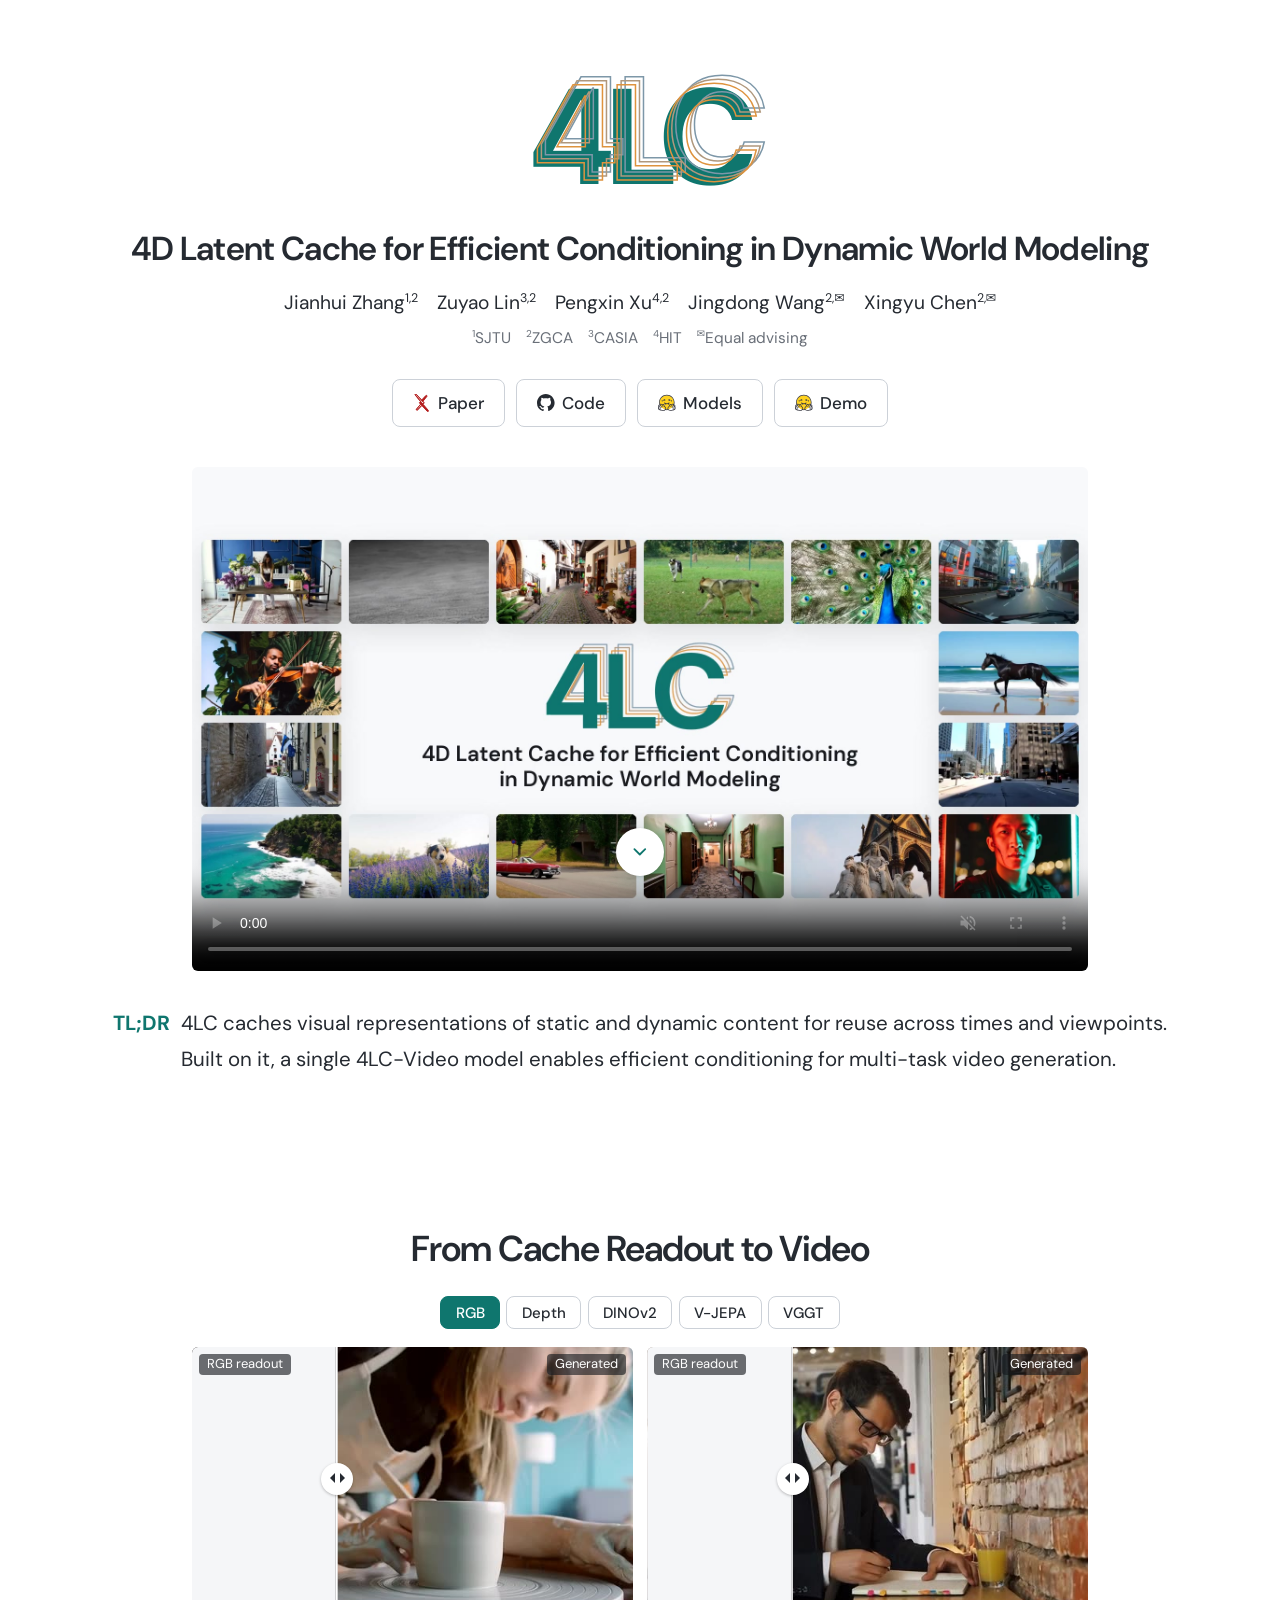
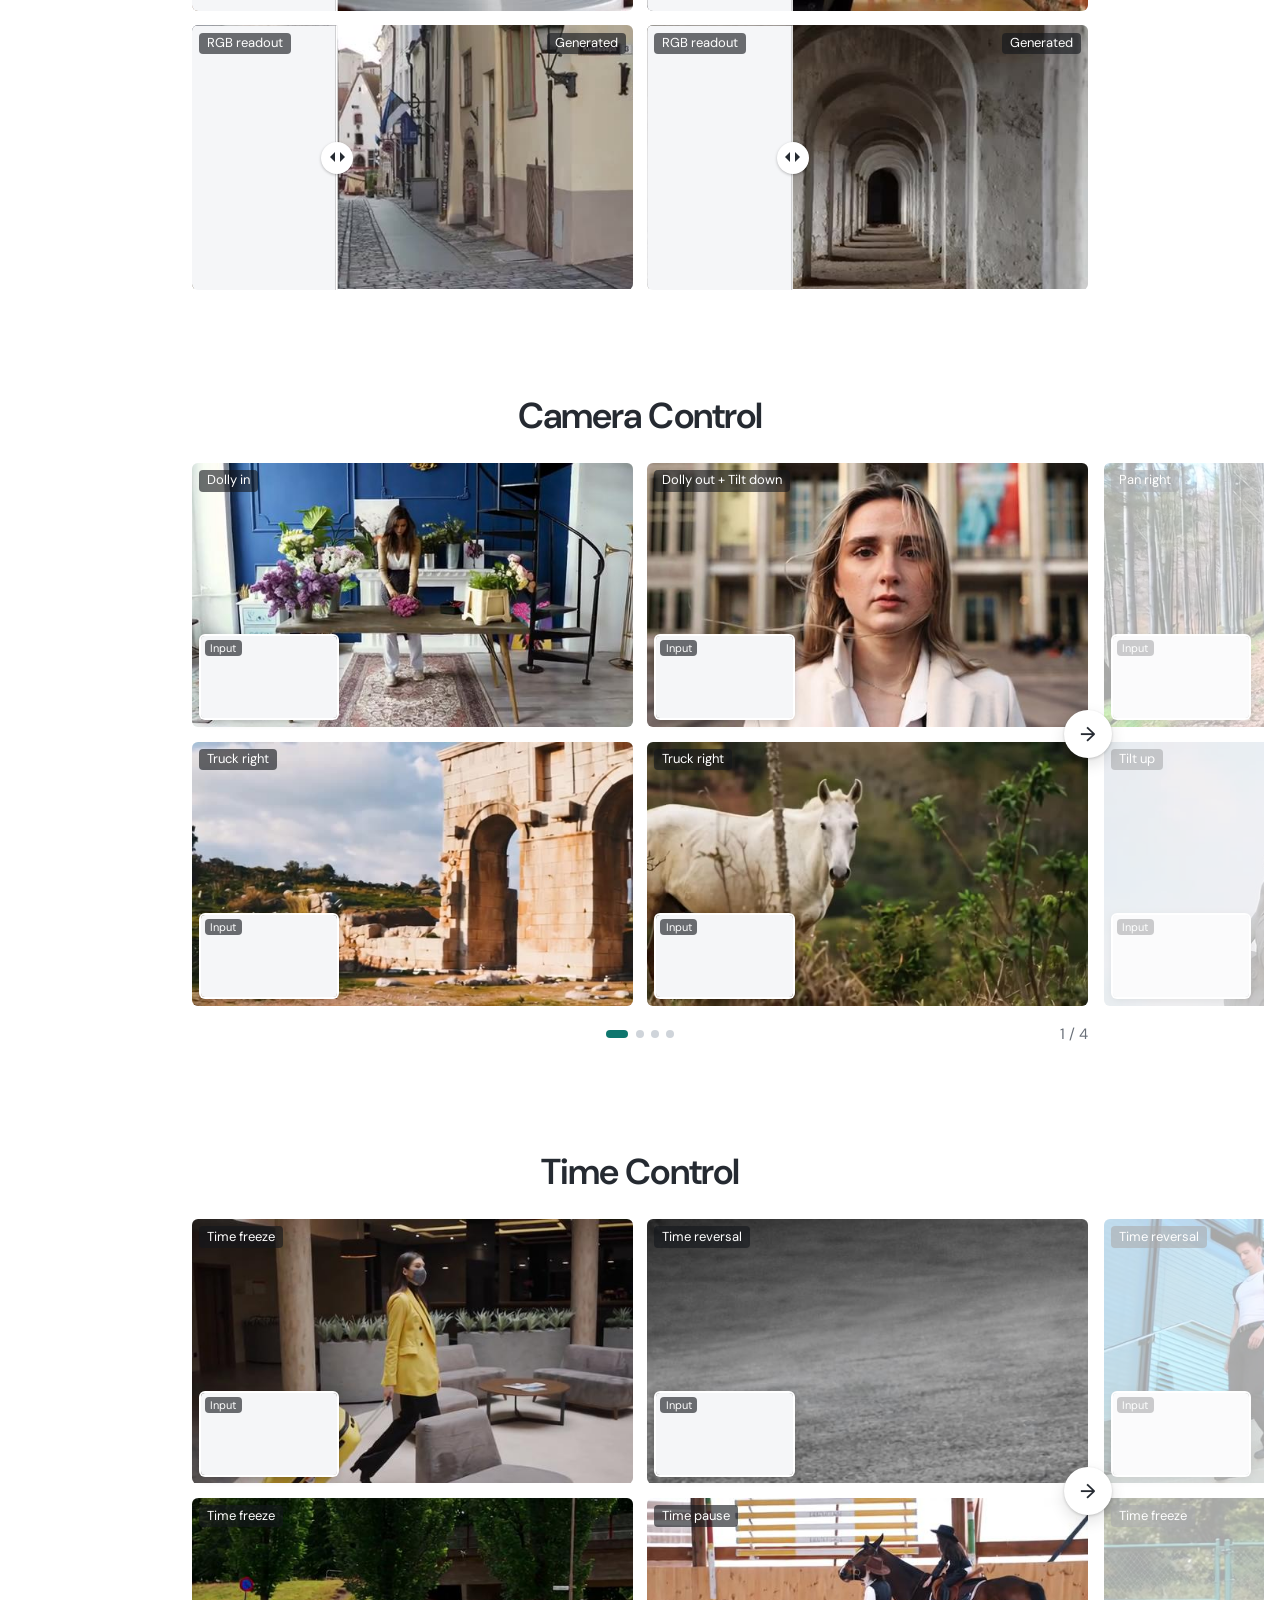
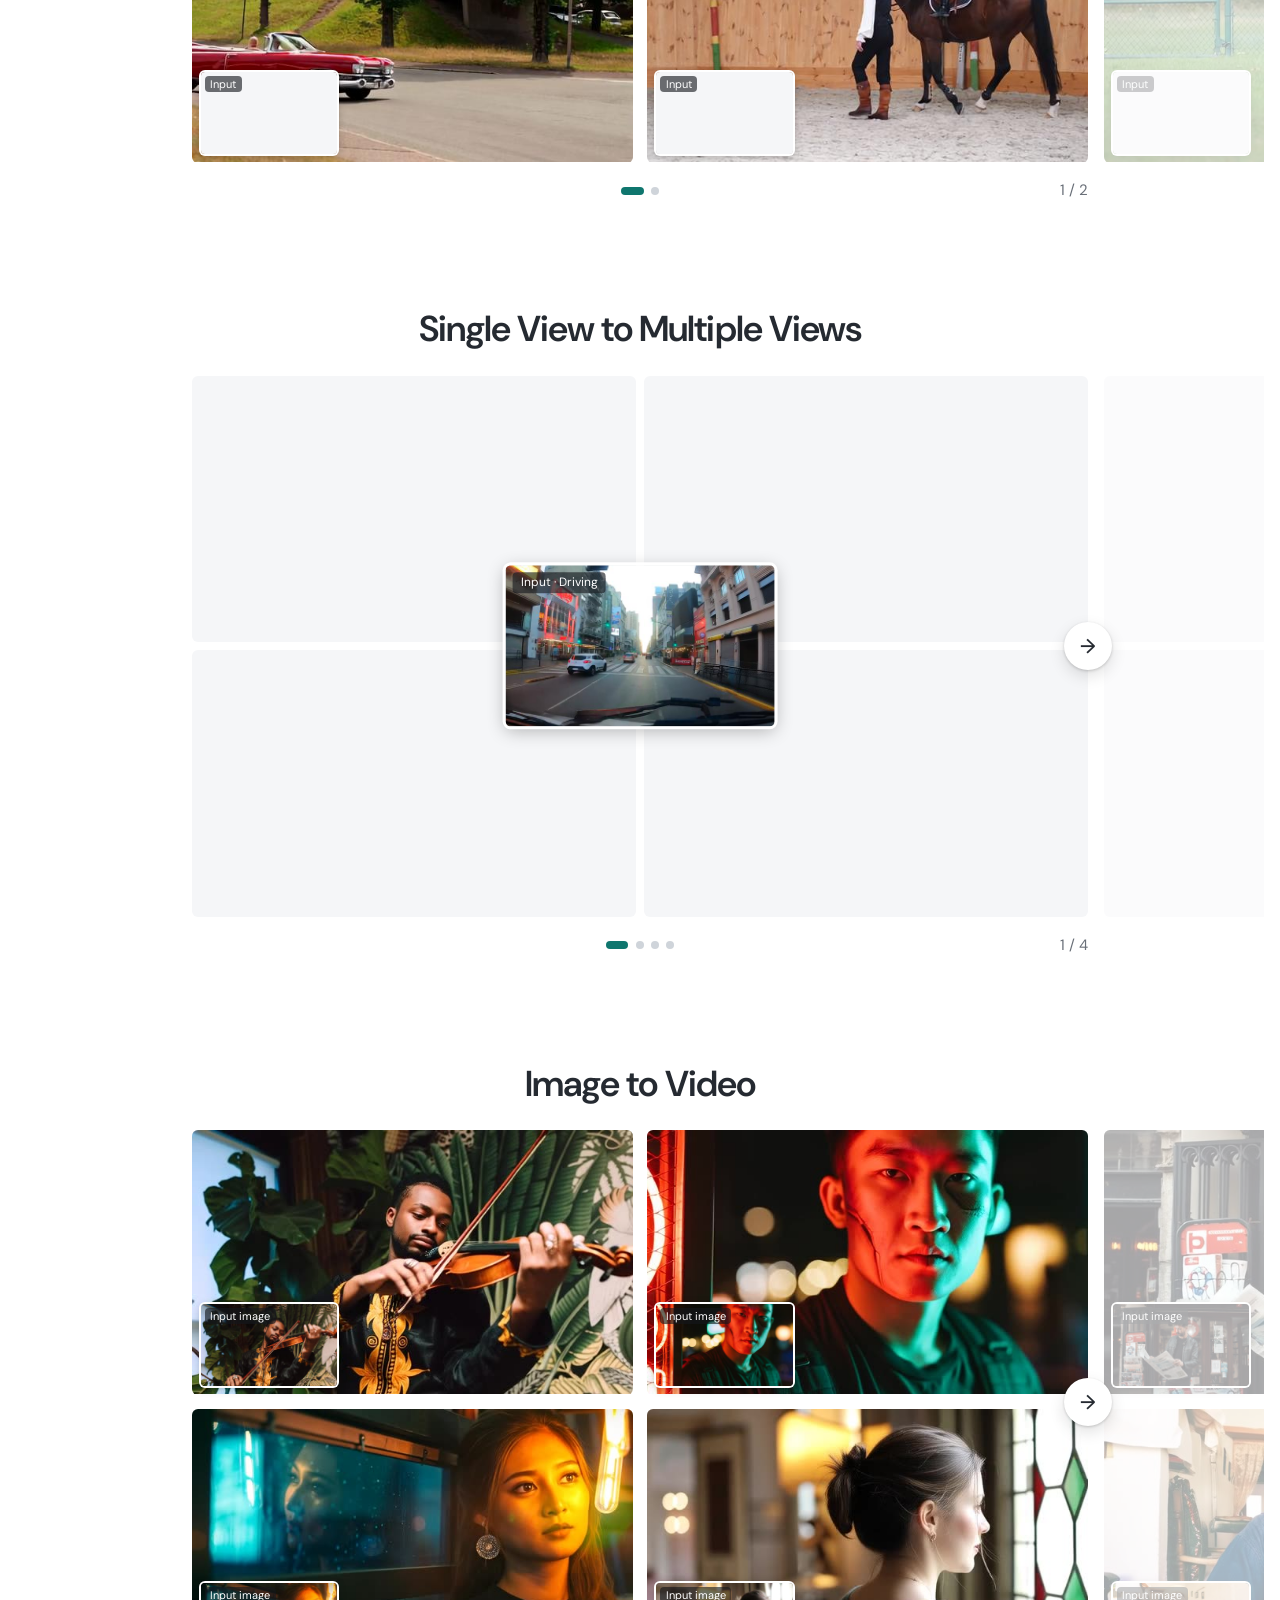
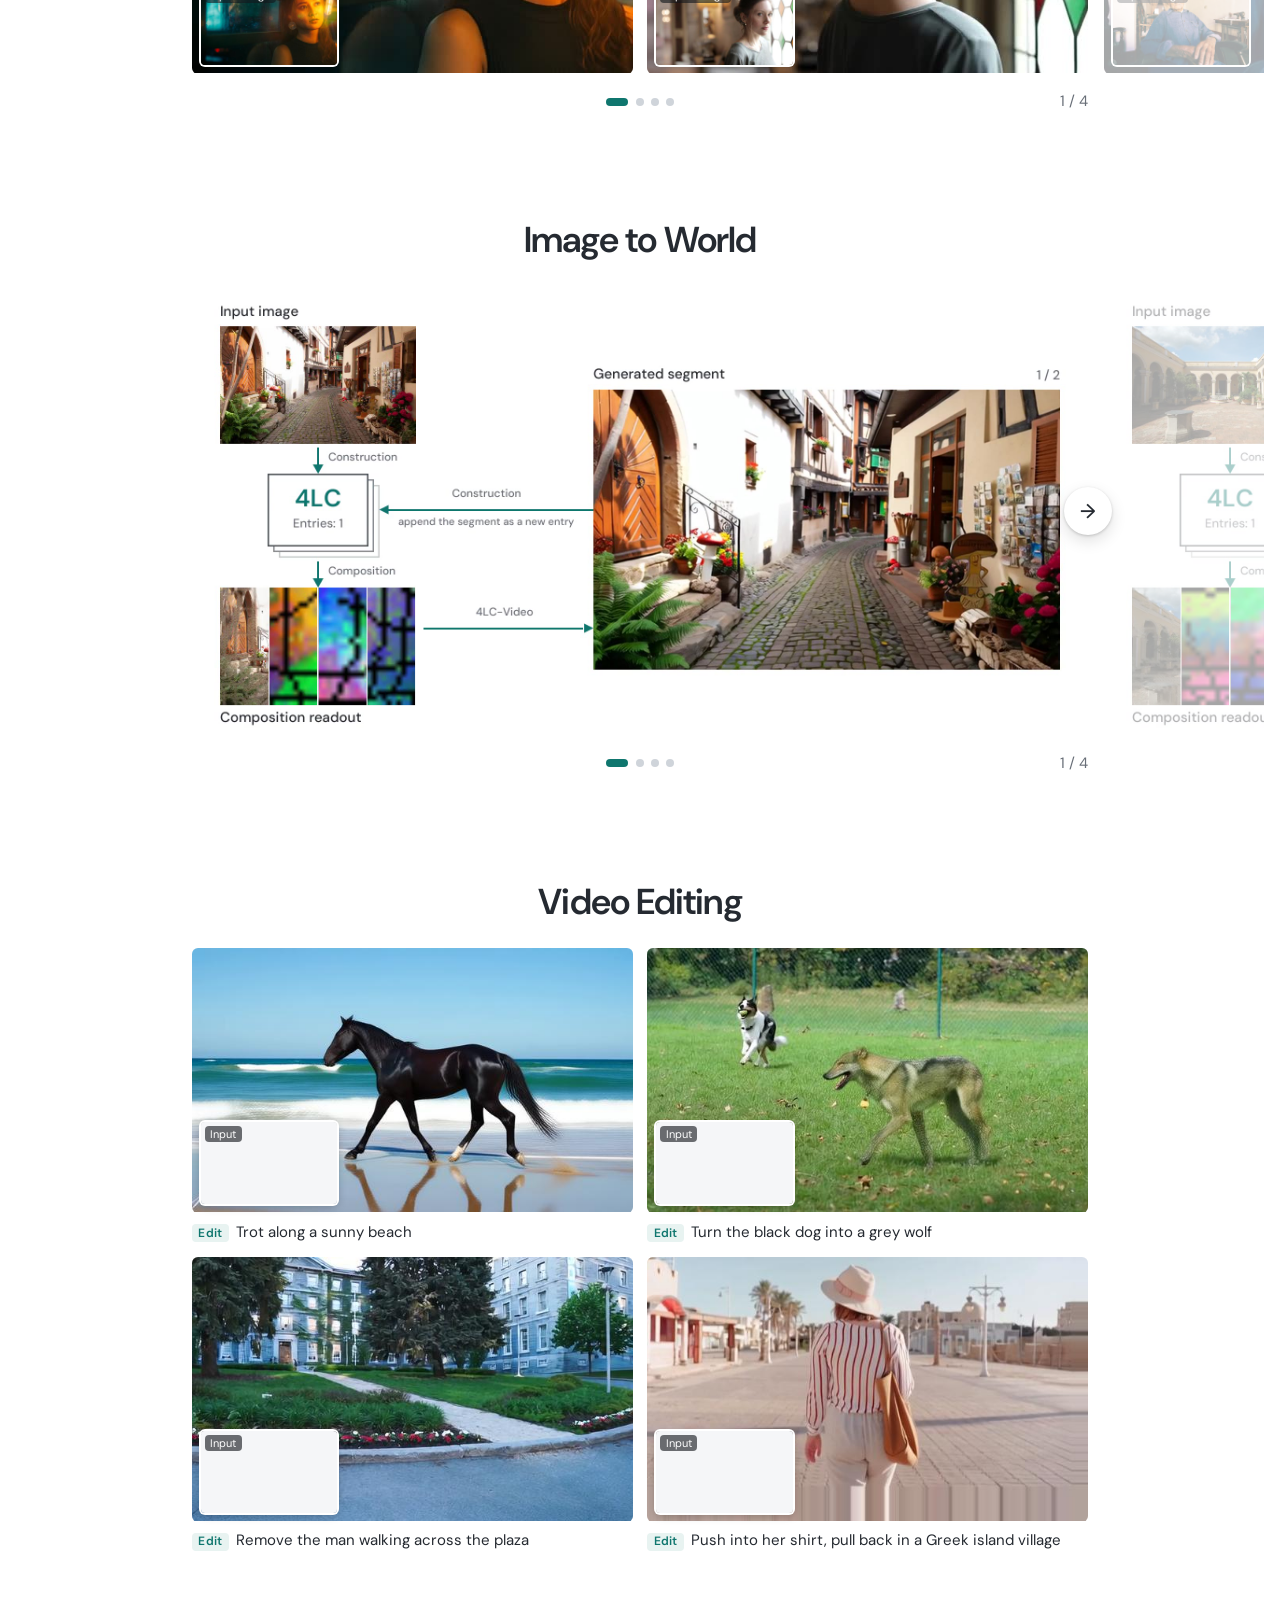
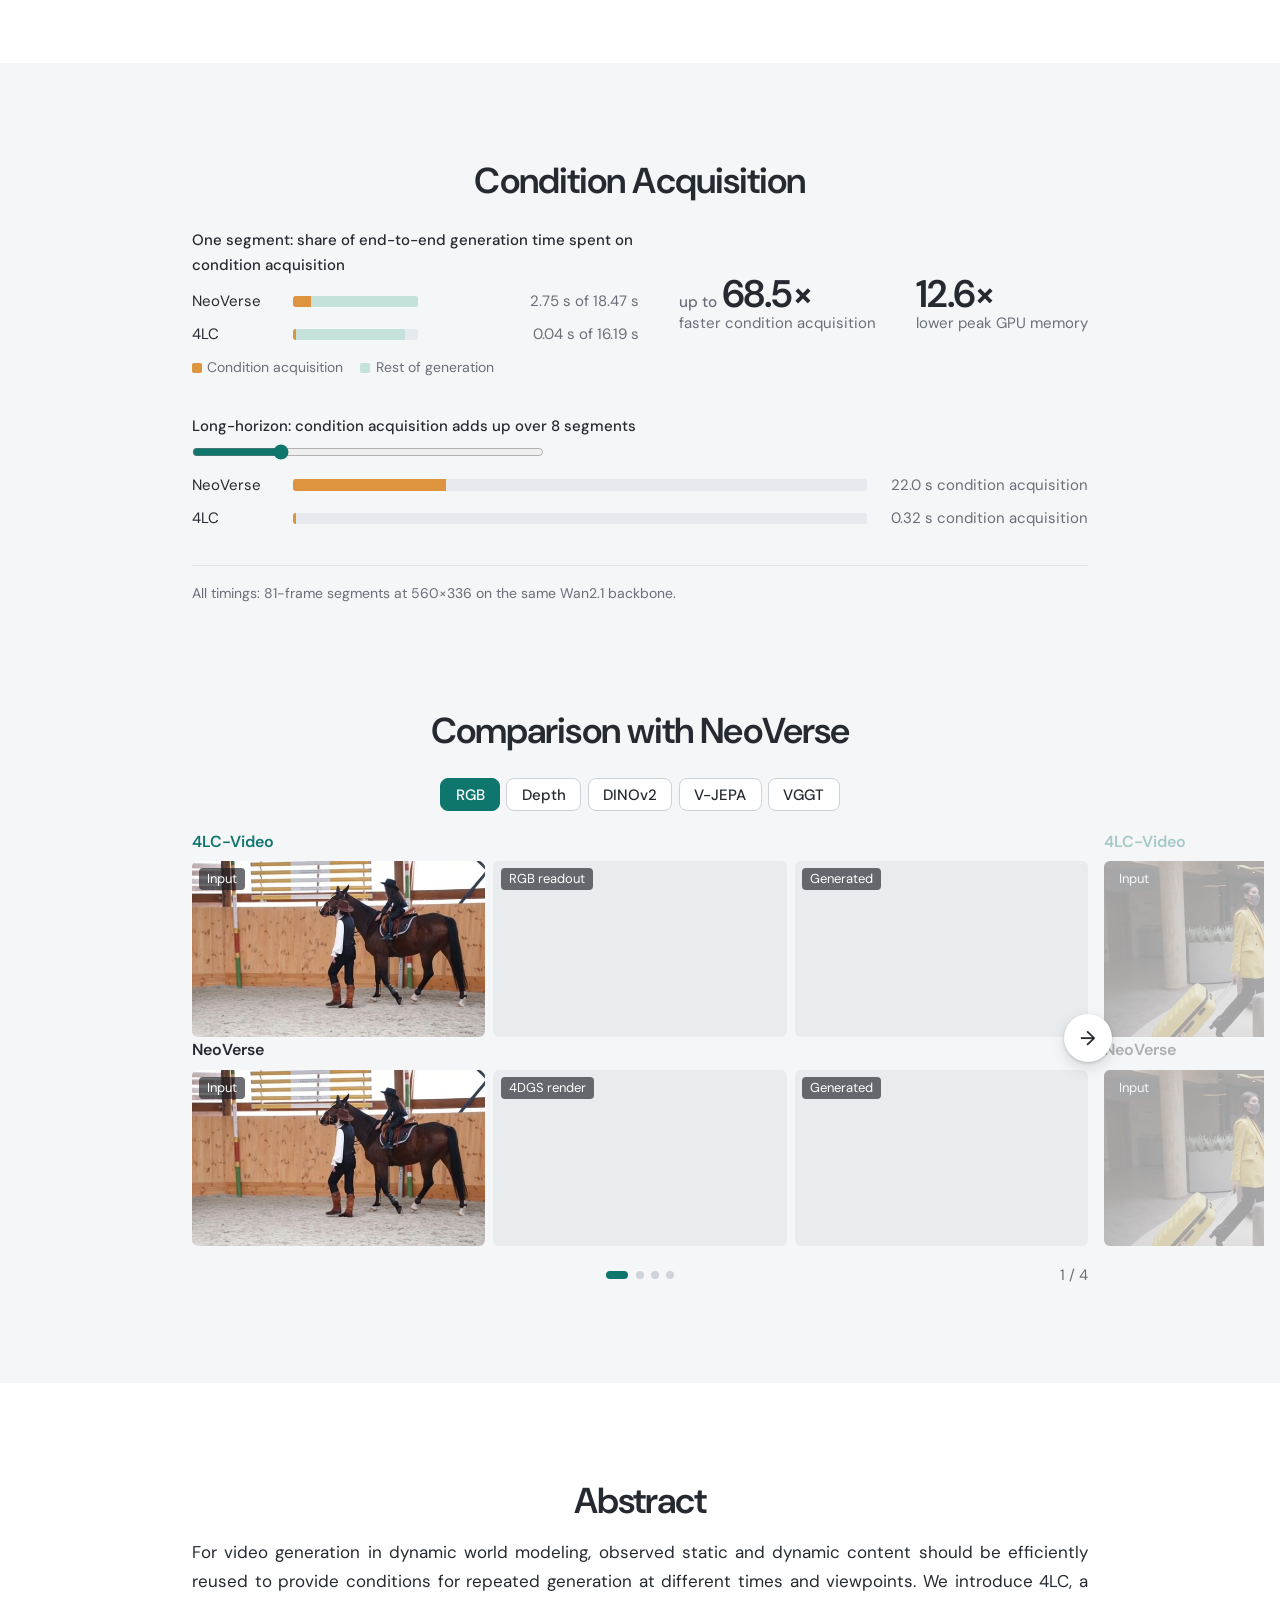
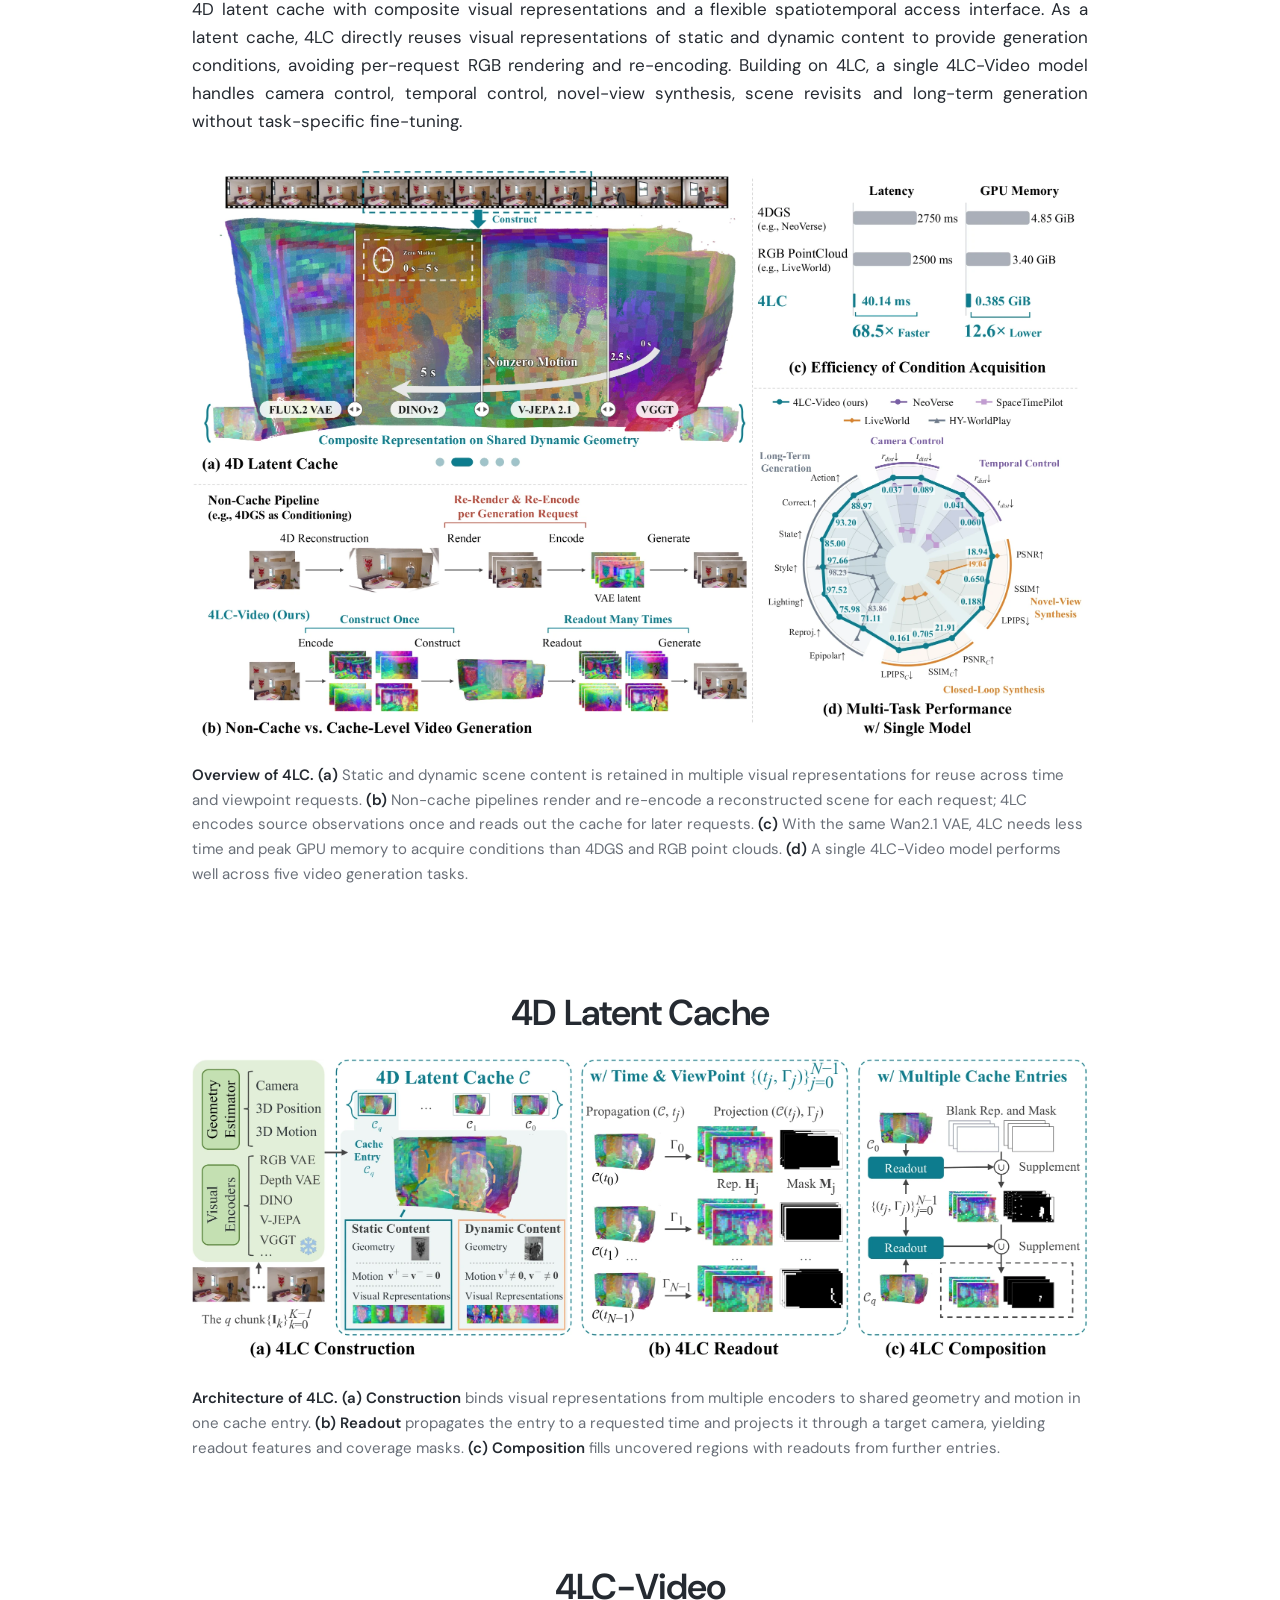
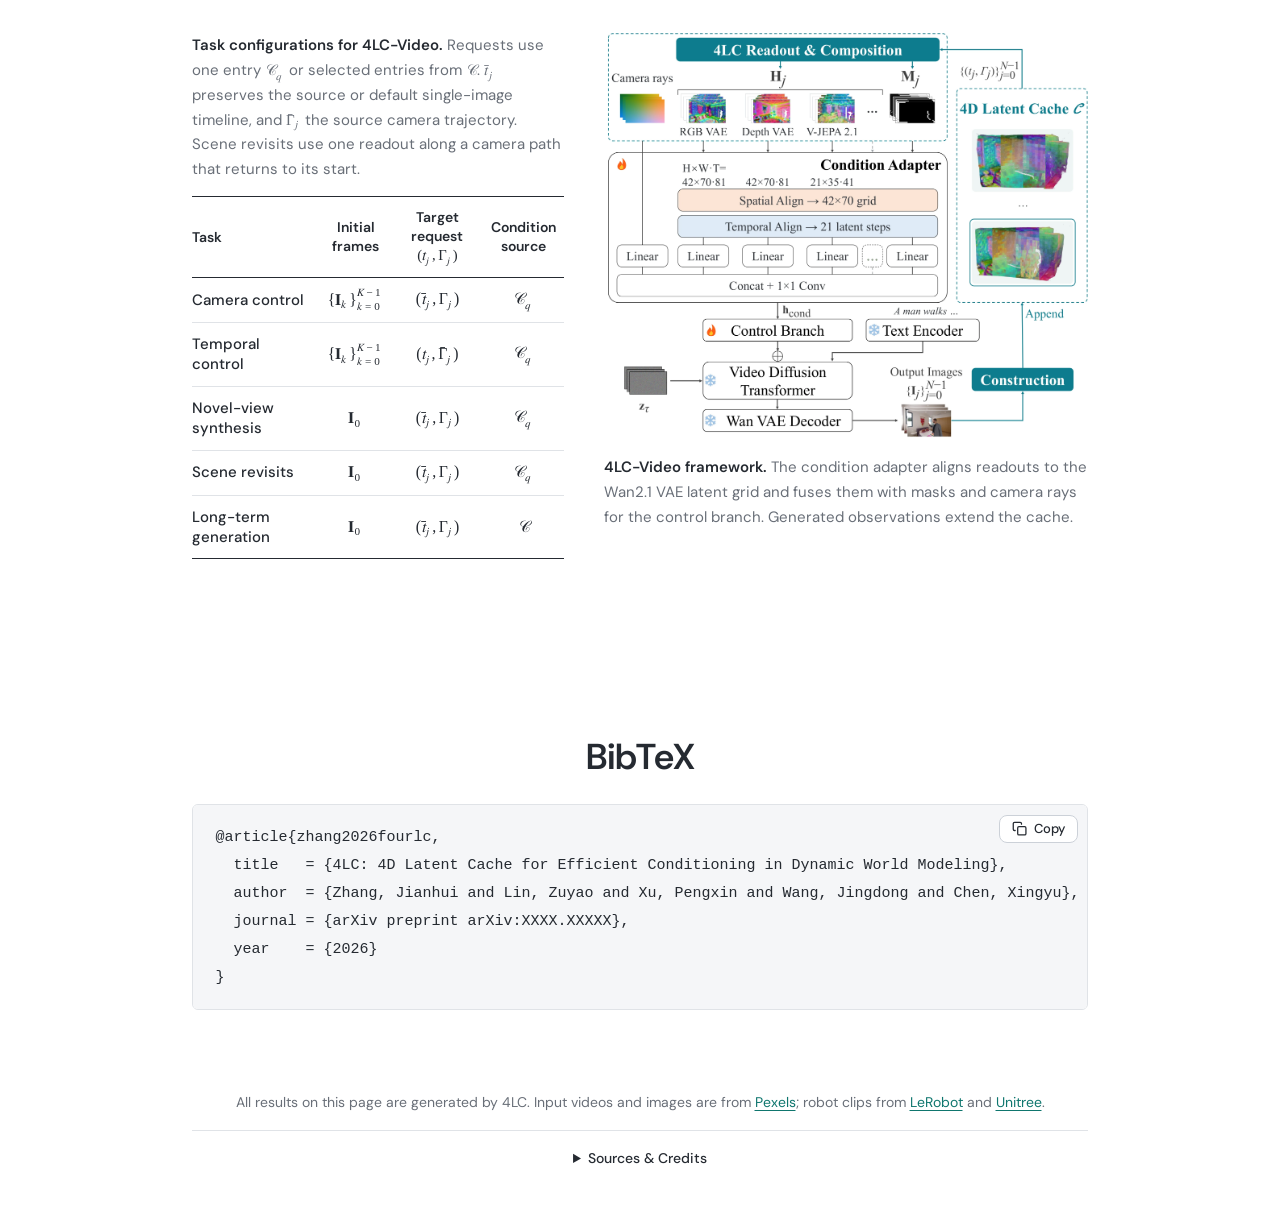
==== commit 6932f42c: "resize" ====
--- a/4LC/index.html
+++ b/4LC/index.html
@@ -8,7 +8,7 @@
 <link rel="preconnect" href="https://fonts.googleapis.com">
 <link rel="preconnect" href="https://fonts.gstatic.com" crossorigin>
 <link href="https://fonts.googleapis.com/css2?family=DM+Sans:opsz,wght@9..40,400..700&display=swap" rel="stylesheet">
-<link rel="stylesheet" href="style.css?v=1013003130">
+<link rel="stylesheet" href="style.css?v=1013023417">
 <link rel="icon" type="image/svg+xml" href="4lc.svg">
 </head>
 <body>
@@ -165,6 +165,6 @@
     <div id="credit-list"></div>
   </details>
 </footer>
-<script src="app.js?v=1013003130"></script>
+<script src="app.js?v=1013023417"></script>
 </body>
 </html>
--- a/4LC/style.css
+++ b/4LC/style.css
@@ -10,7 +10,7 @@
   --static: #7d97a8;
   --dynamic: #de933e;
   --rest: #c5e1db;
-  --col: 62rem;
+  --col: 56rem;
 }
 * { box-sizing: border-box; }
 p { text-wrap: pretty; }
@@ -212,7 +212,7 @@
 /* Carousel: one example block per slide, neighbours peek in at the sides */
 /* The carousel is wider than the text column so the shown block keeps the column's width
    while its neighbours peek in at the sides (slide 88% of 70.5rem = 62rem). */
-:root { --sw: min(72rem, 86vw); }
+:root { --sw: min(56rem, 86vw); }
 [hidden] { display: none !important; }  /* parts switched off in index.html */  /* width of one example block: about two native 560 px clips across */
 .carousel { width: min(calc(100vw - 2rem), 80rem); margin-left: 50%; translate: -50% 0; }
 .stage { position: relative; }
@@ -306,9 +306,9 @@
 .rail { display: none; }
 @media (min-width: 1400px) {
   /* Content stays centred; carousels give up their side peeks until the rail has room. */
-  /* Leave the rail its room: the block grows from 62rem to 72rem as the window widens. */
-  :root { --sw: min(72rem, max(62rem, calc(100vw - 28rem))); }
-  .carousel { width: max(var(--sw), min(calc(100vw - 30rem), 80rem)); }
+  /* 56rem content; carousels may grow to 64rem so the neighbouring slides peek in. */
+  :root { --sw: 56rem; }
+  .carousel { width: max(var(--sw), min(calc(100vw - 30rem), 64rem)); }
   .arrow.prev { left: max(calc((100% - var(--sw)) / 2 - 1.5rem), .75rem); }
   .arrow.next { right: max(calc((100% - var(--sw)) / 2 - 1.5rem), .75rem); }
   .rail {
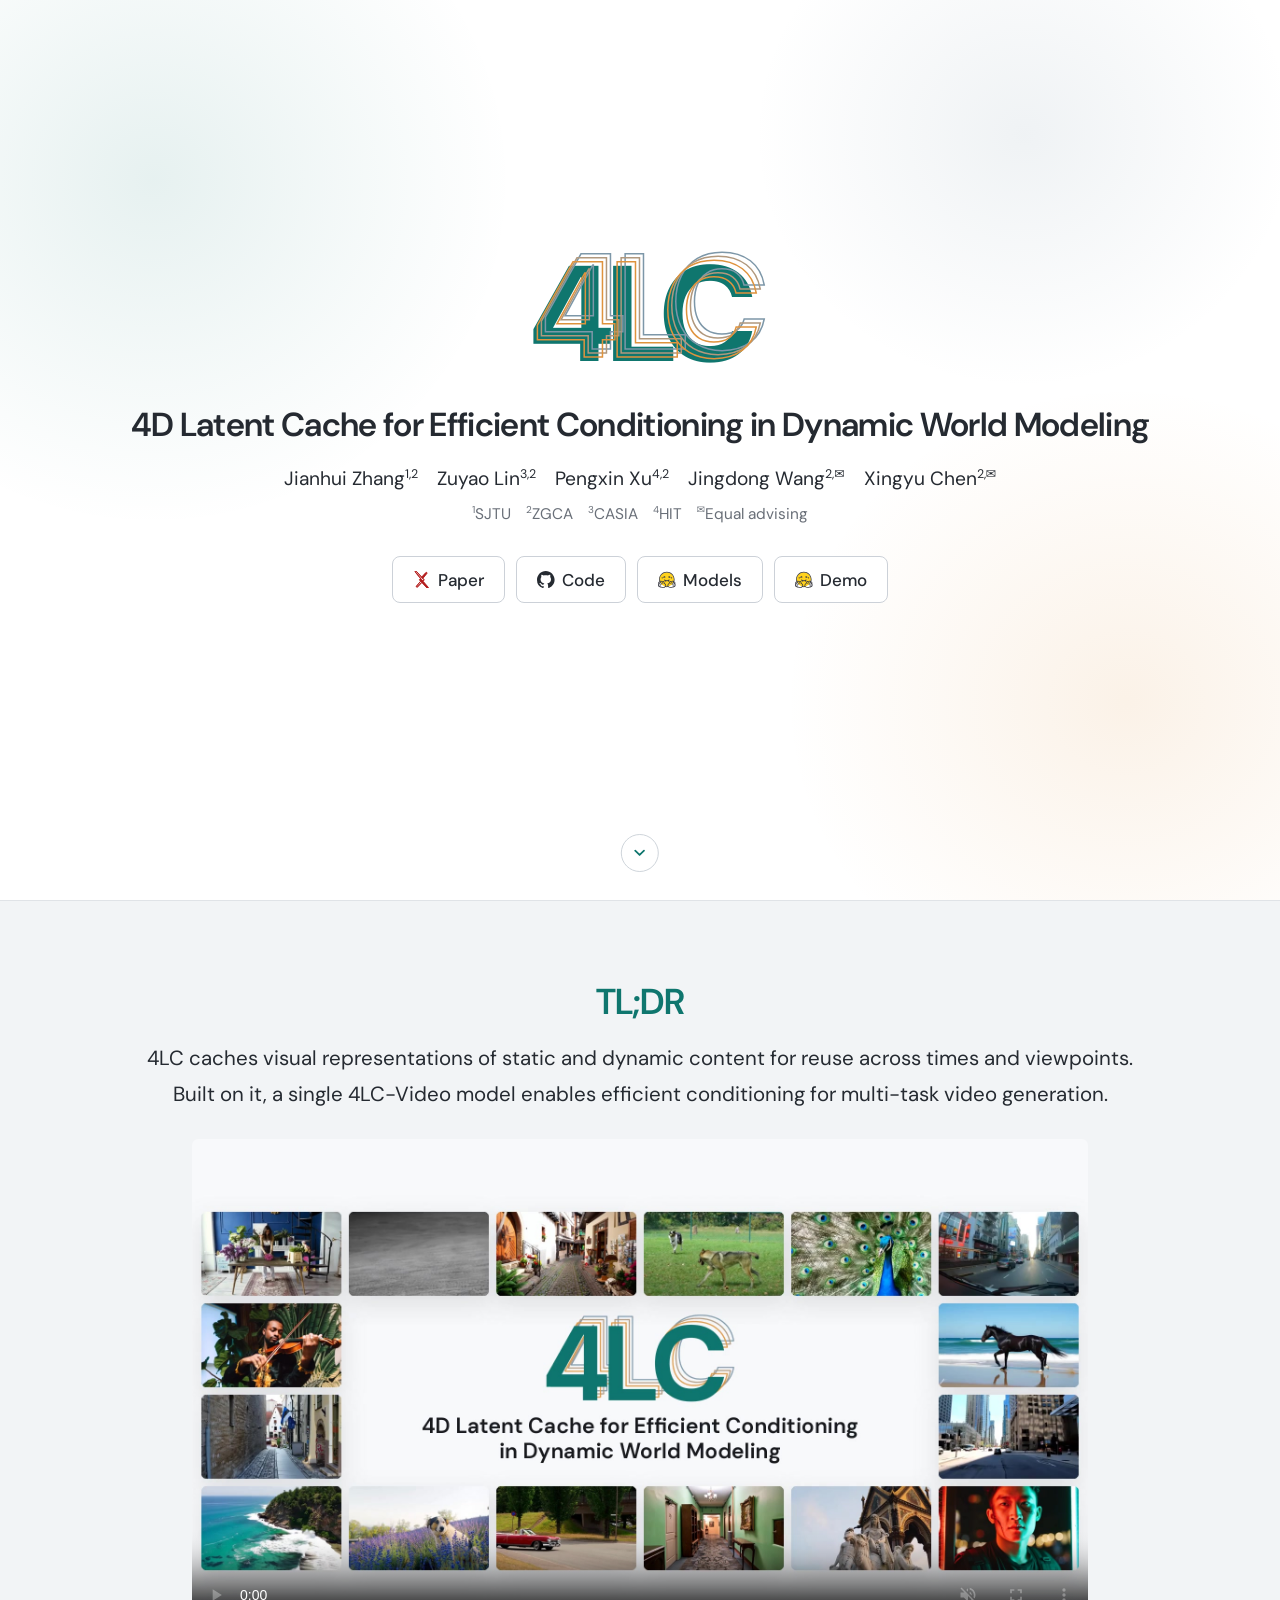
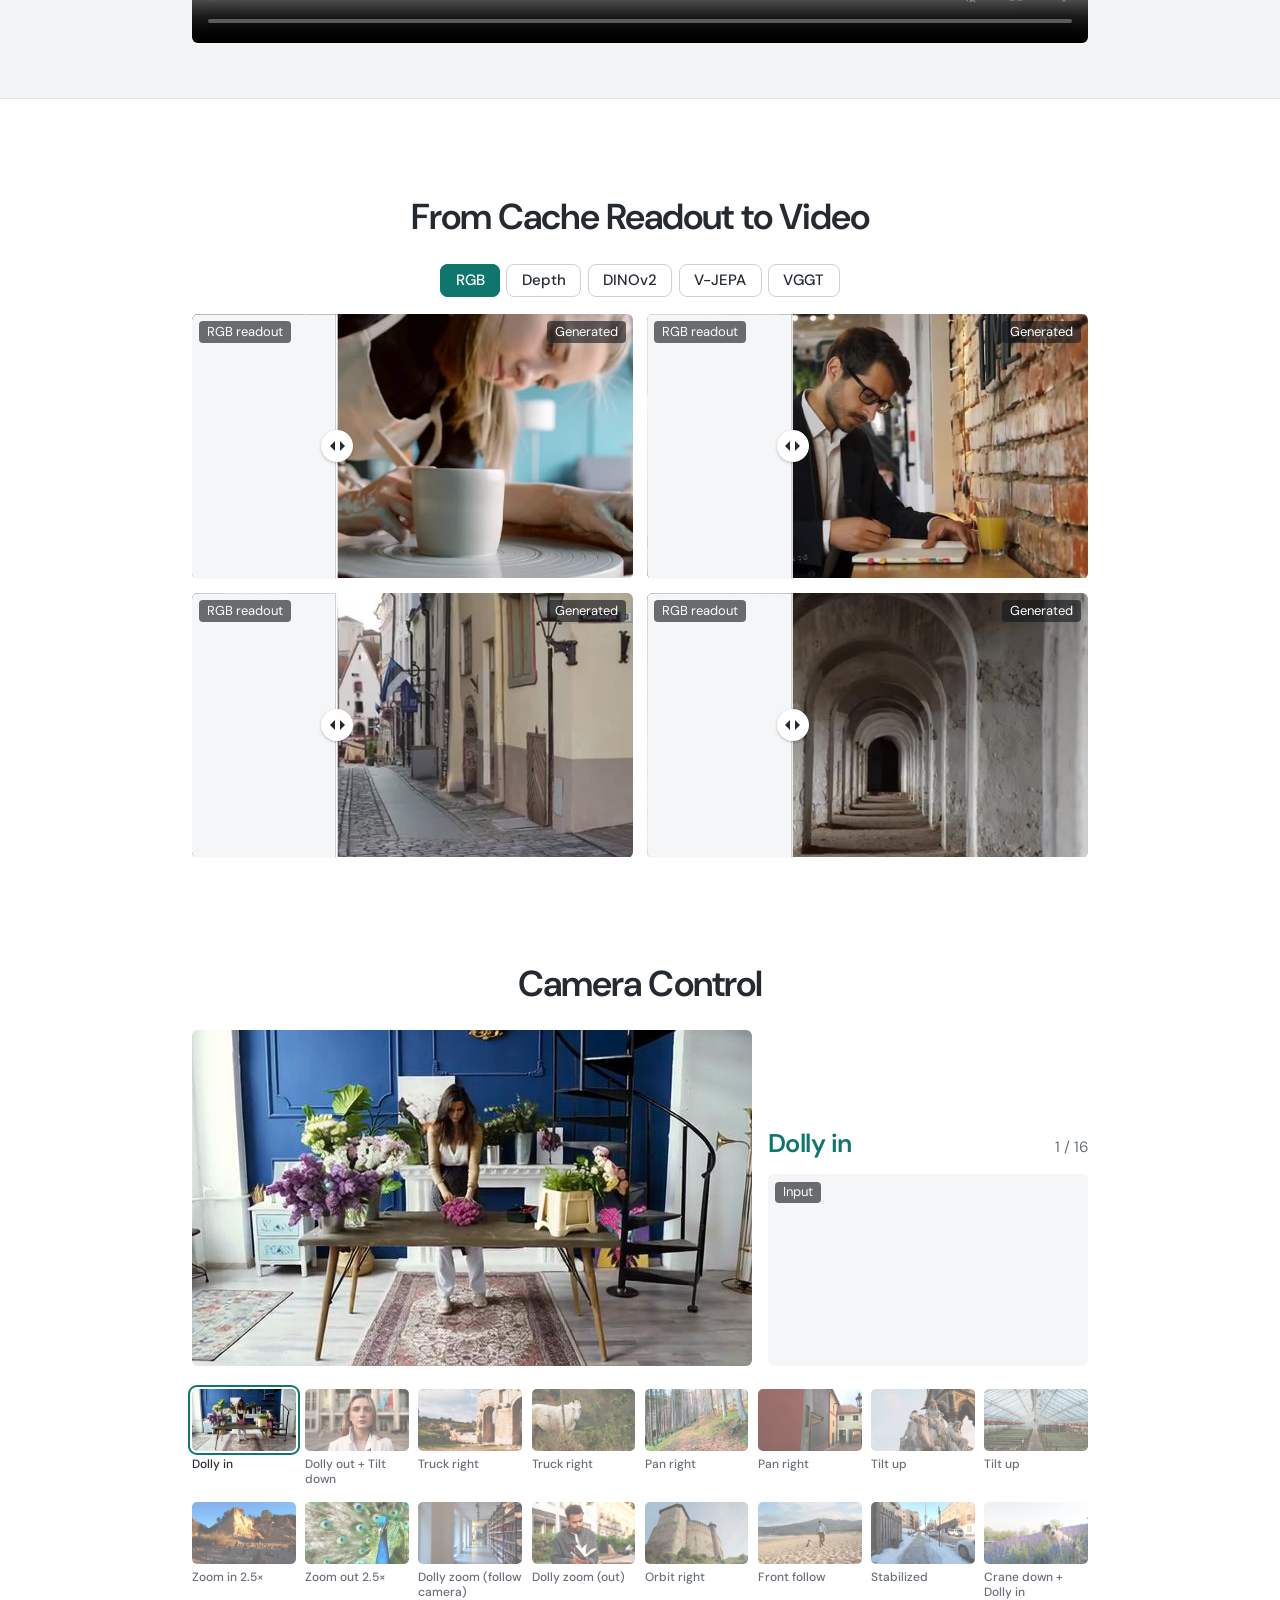
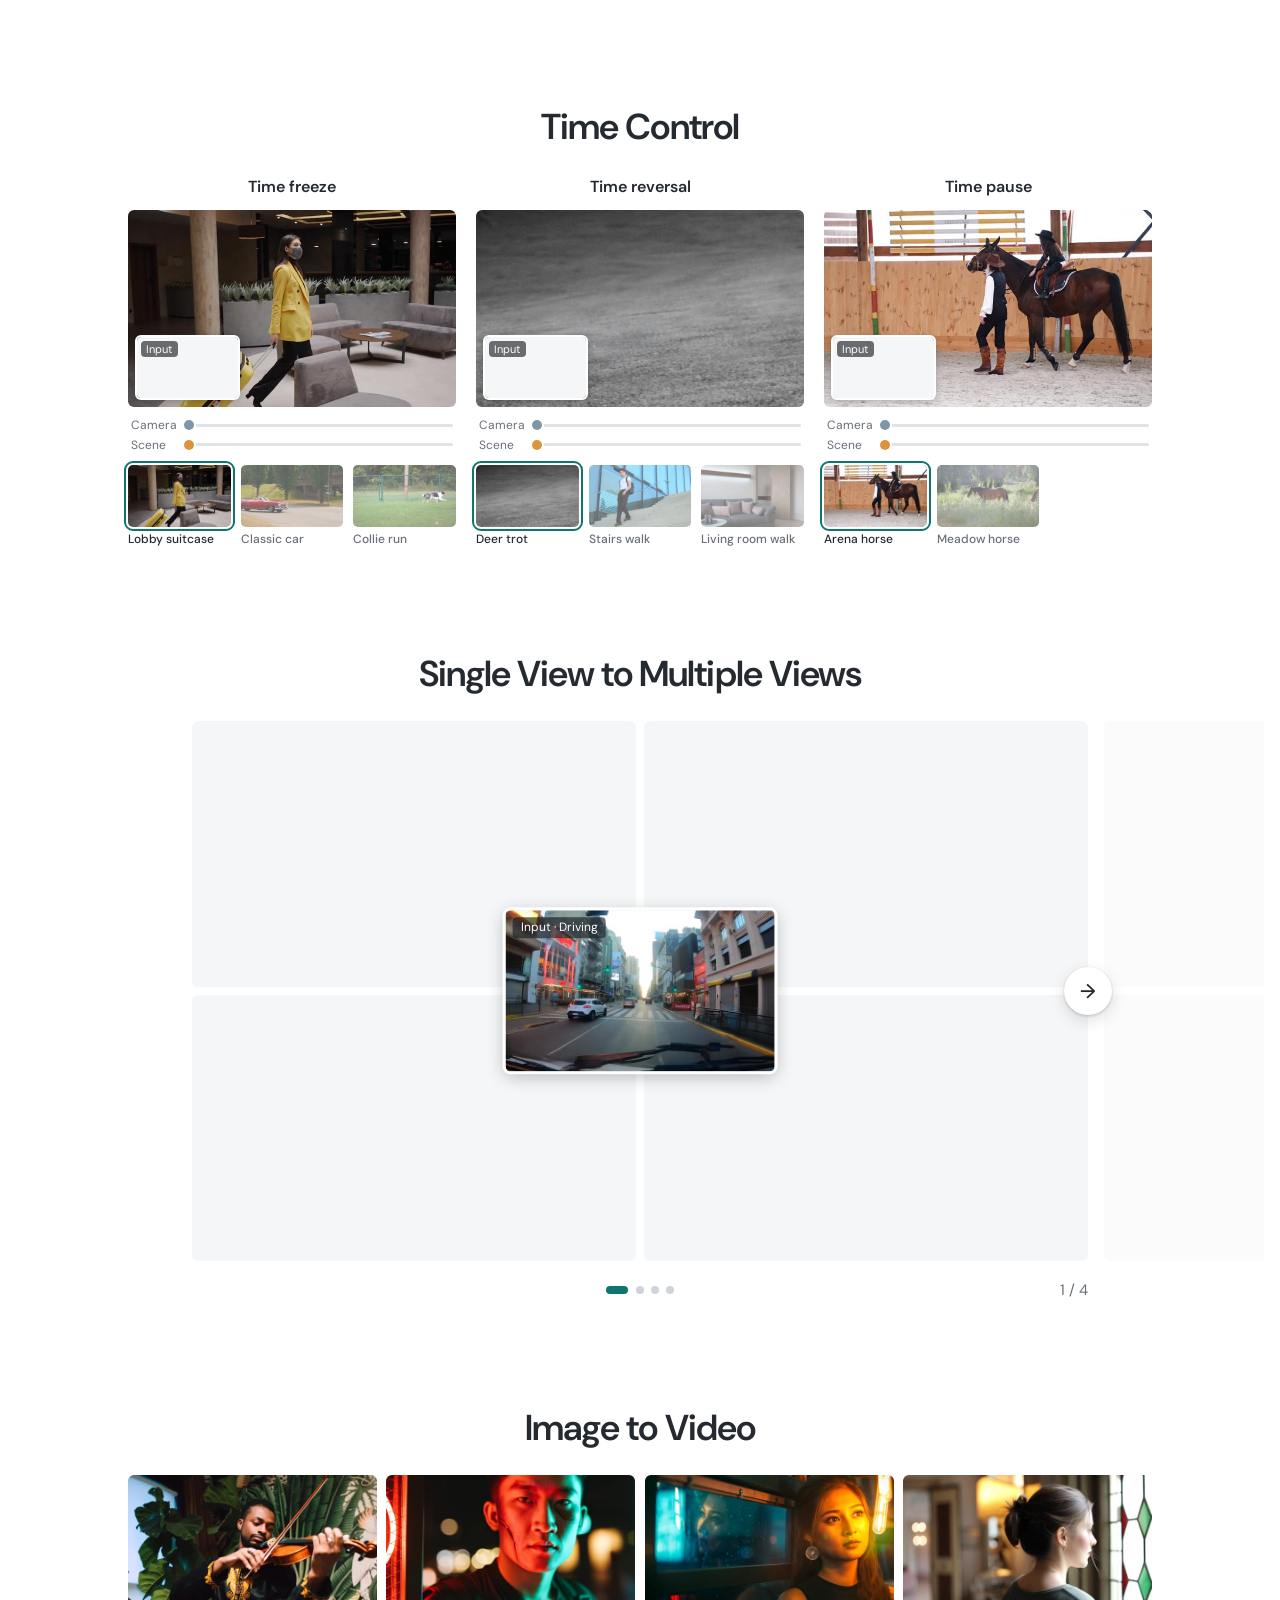
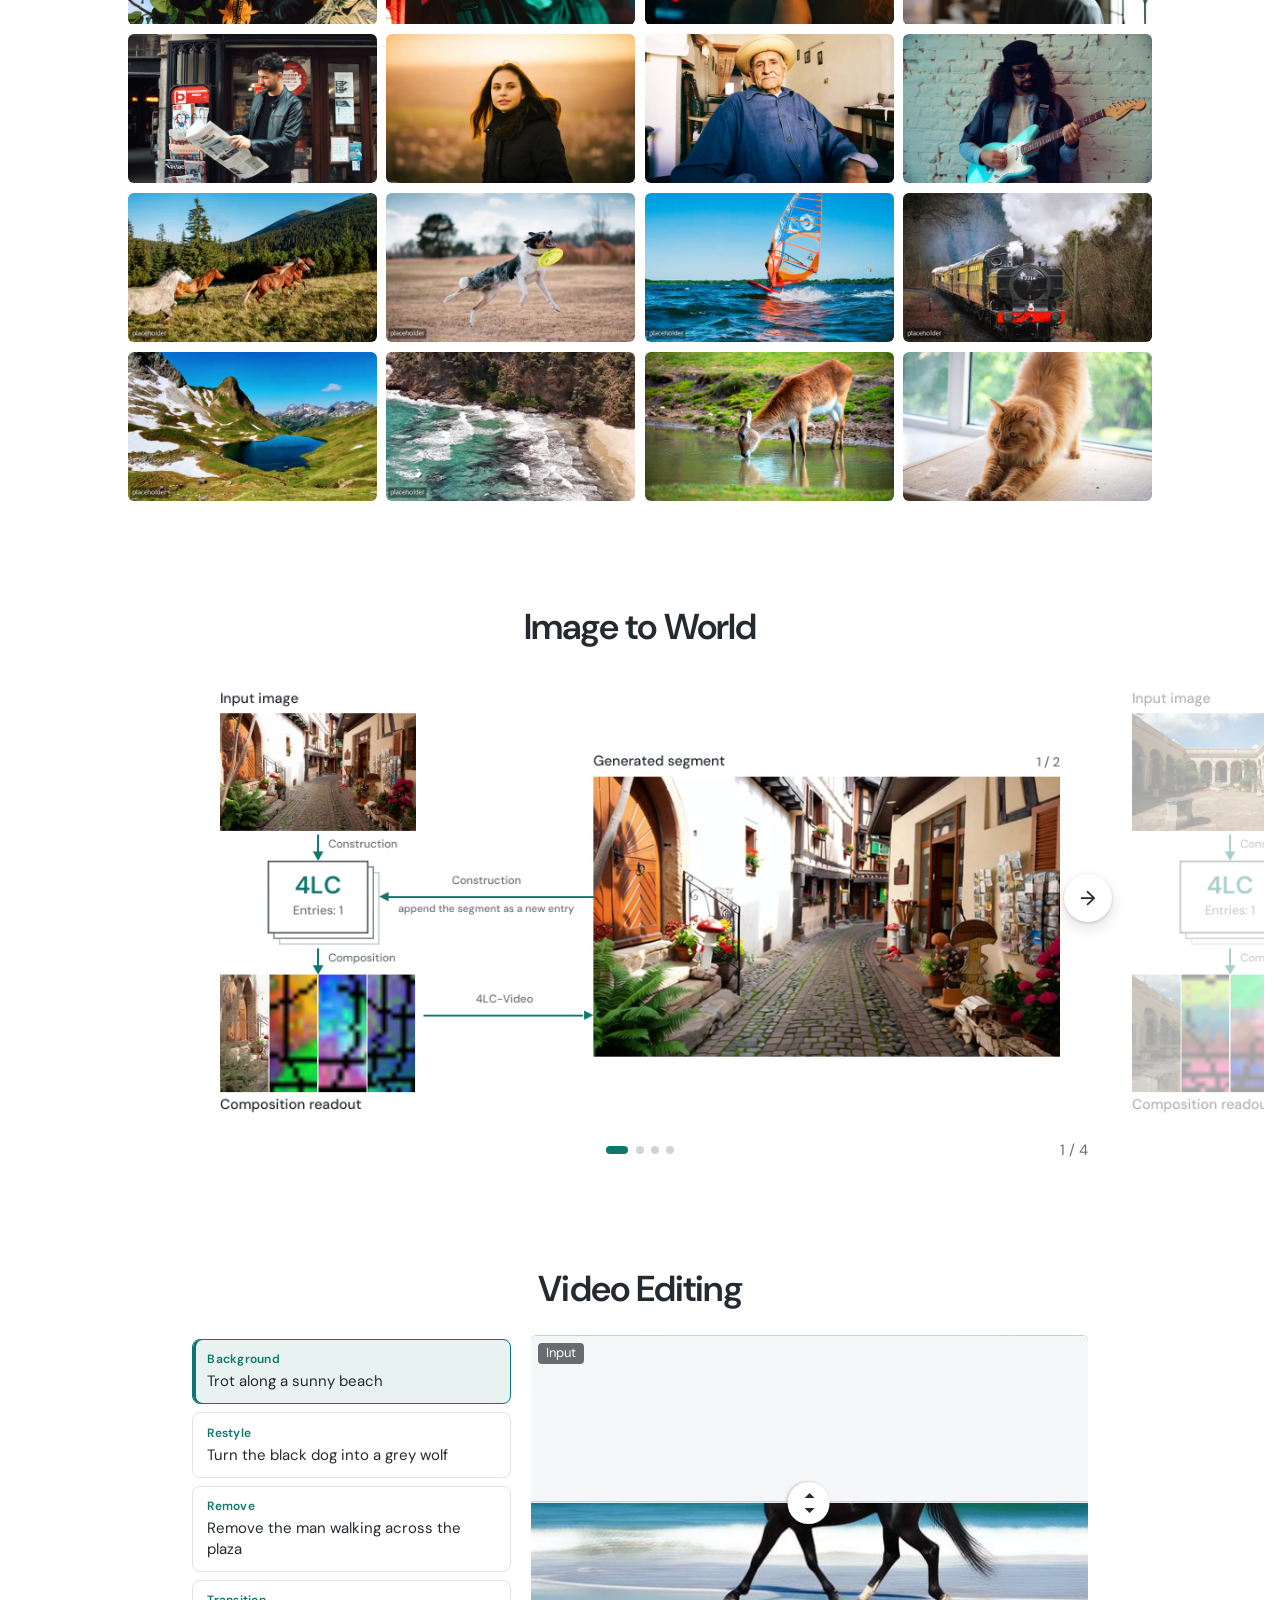
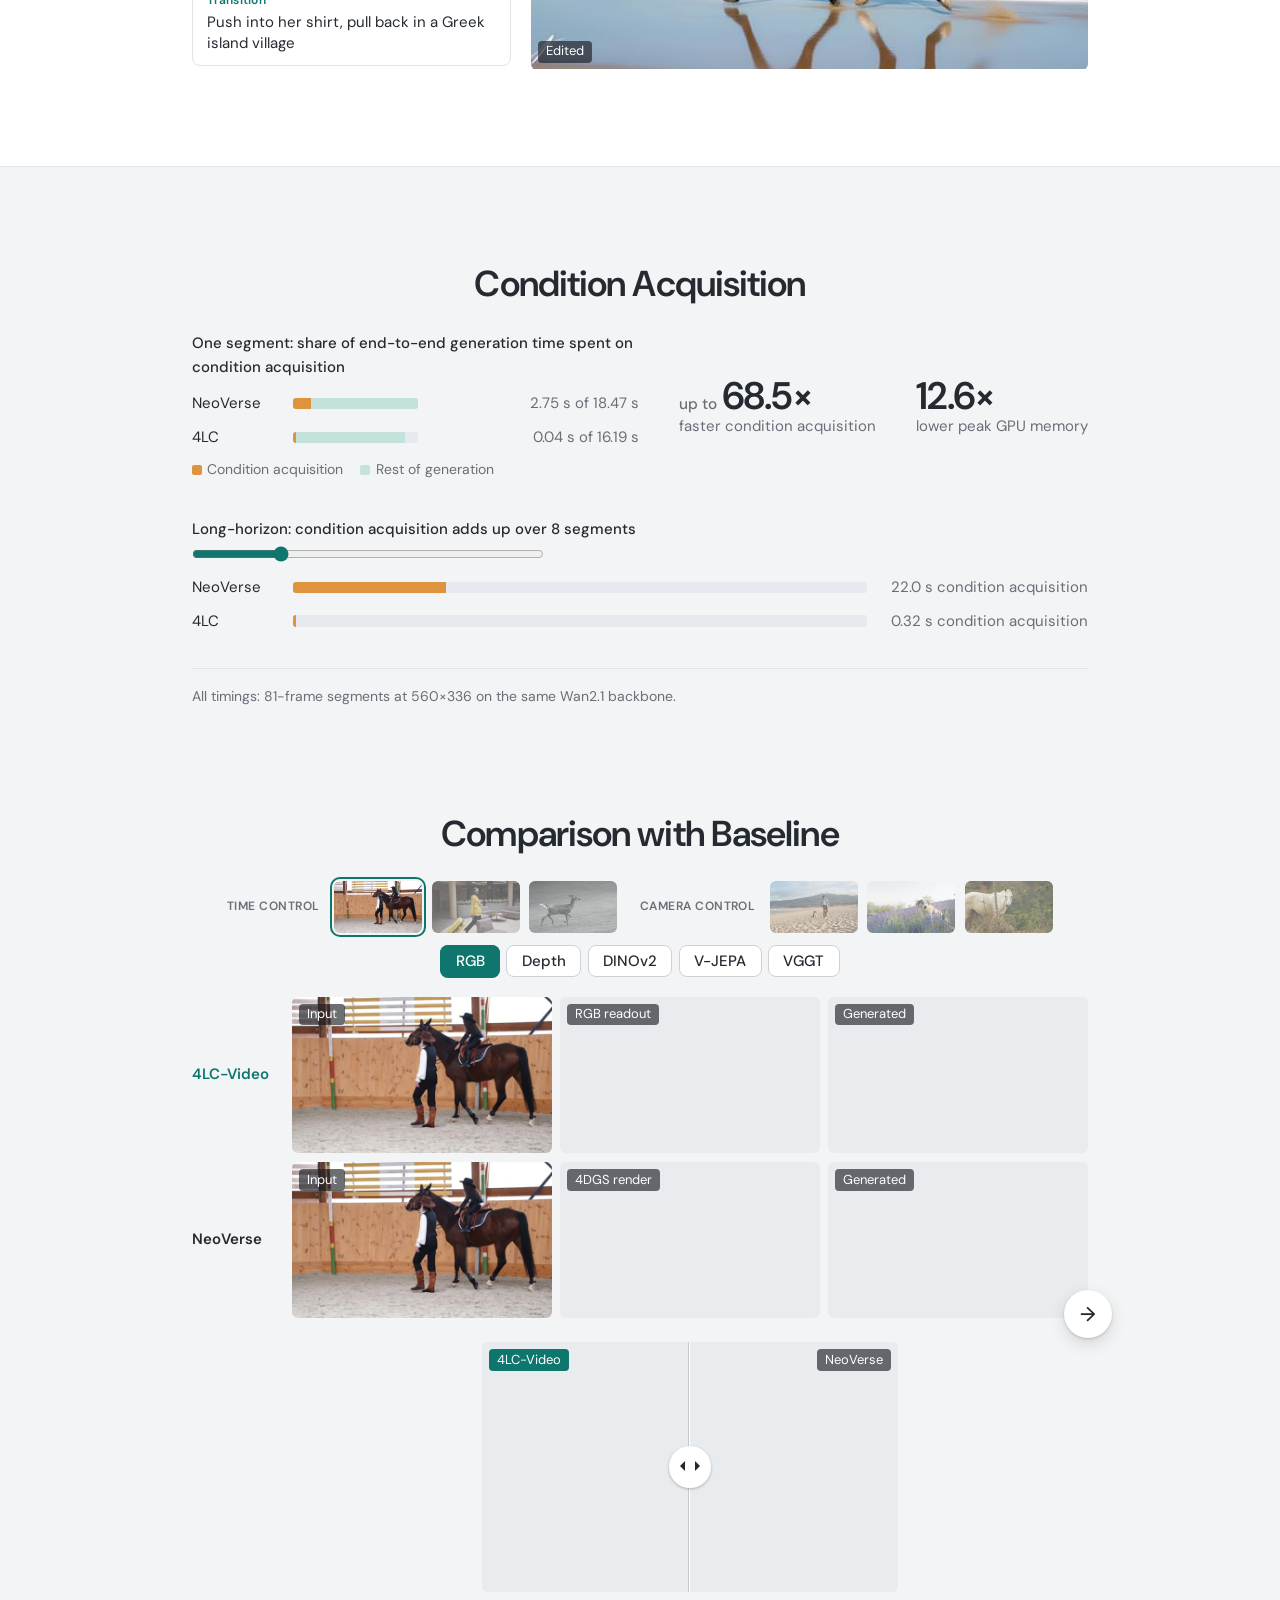
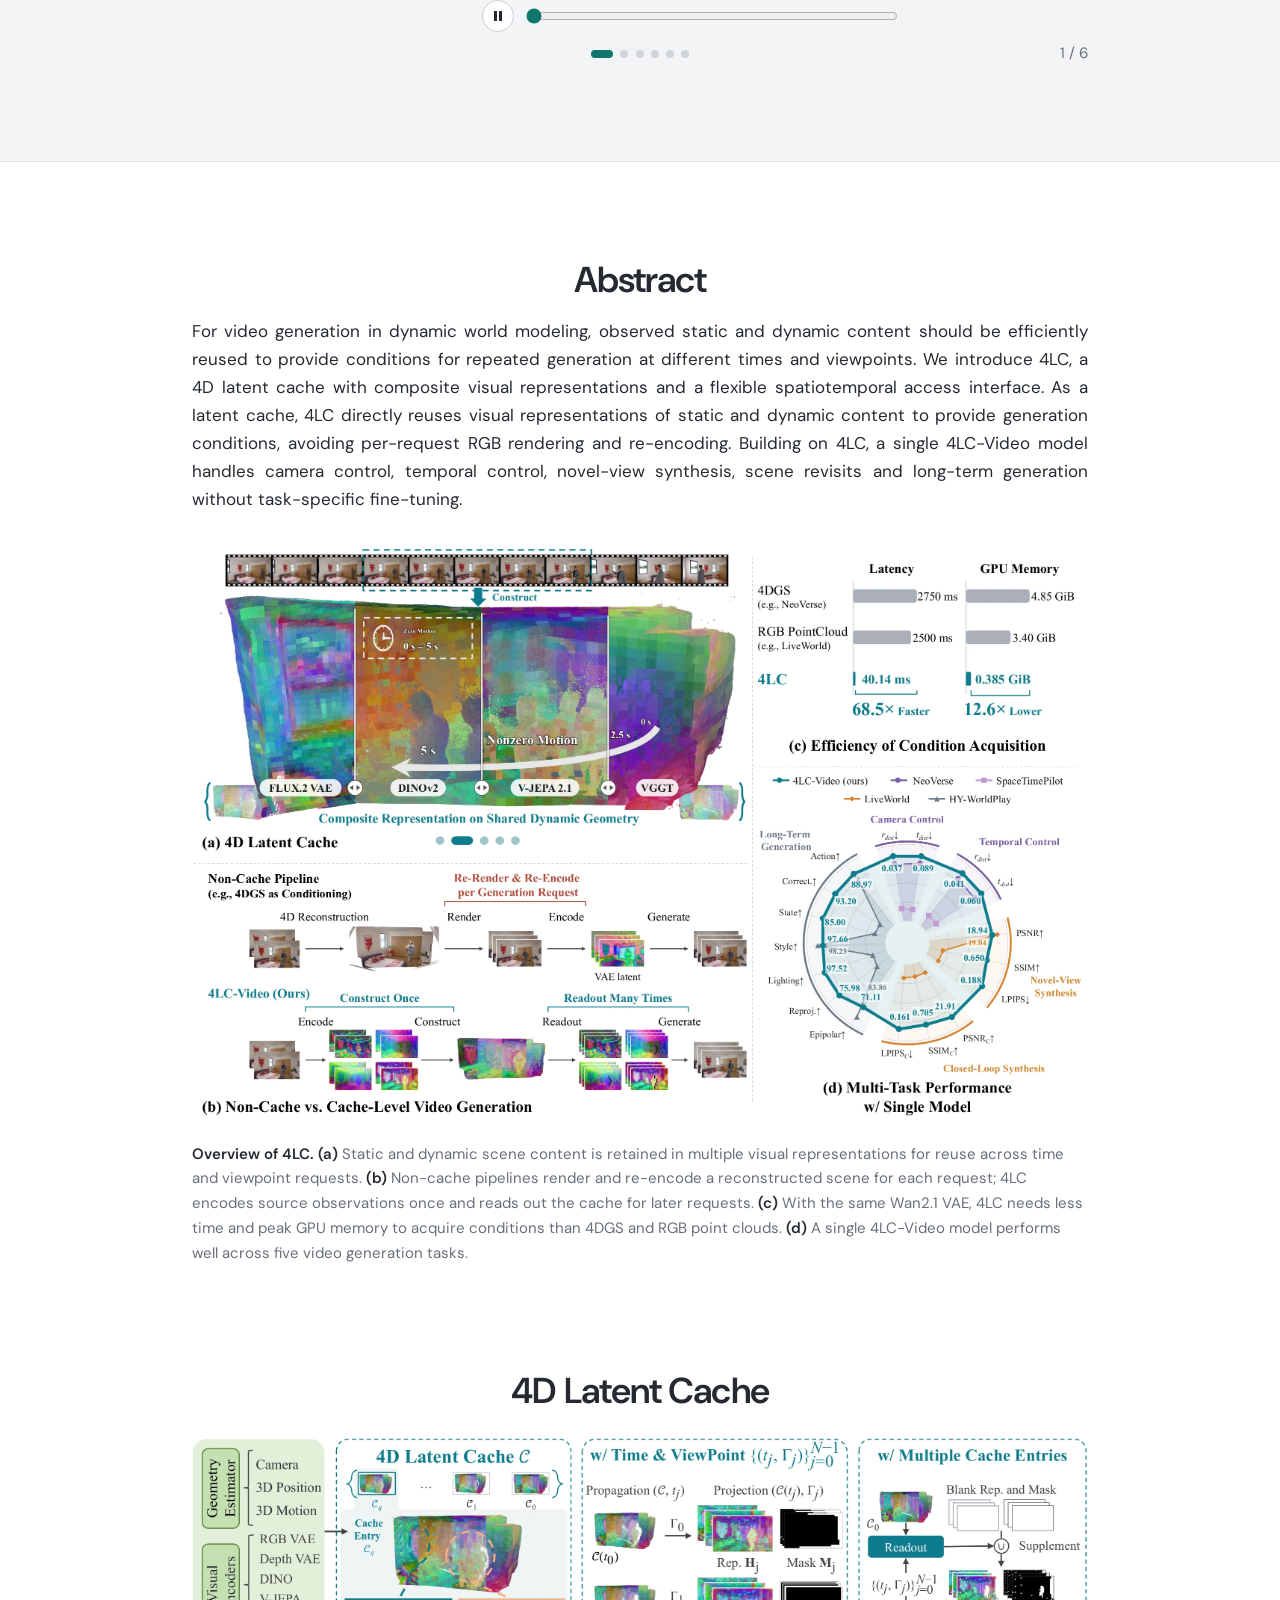
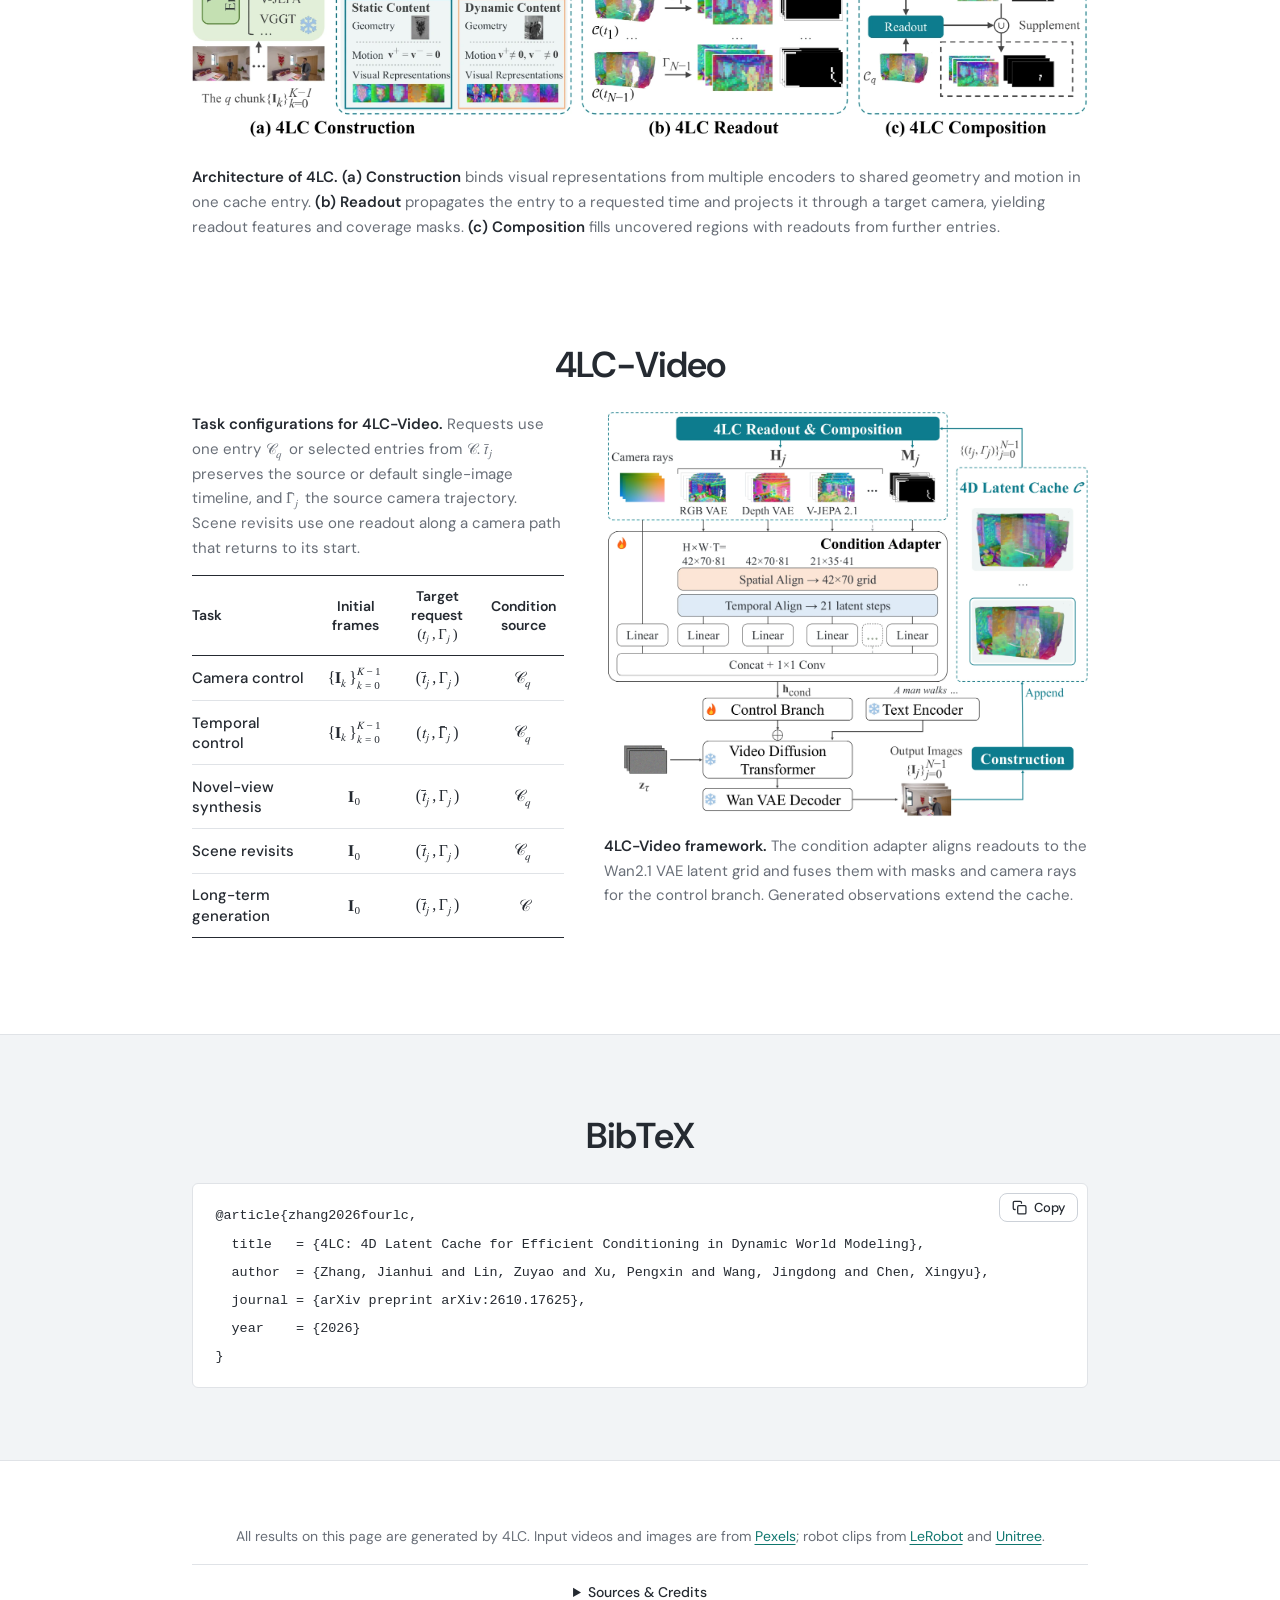
==== commit a92f46a2: "update" ====
--- a/4LC/index.html
+++ b/4LC/index.html
@@ -8,7 +8,7 @@
 <link rel="preconnect" href="https://fonts.googleapis.com">
 <link rel="preconnect" href="https://fonts.gstatic.com" crossorigin>
 <link href="https://fonts.googleapis.com/css2?family=DM+Sans:opsz,wght@9..40,400..700&display=swap" rel="stylesheet">
-<link rel="stylesheet" href="style.css?v=1013023417">
+<link rel="stylesheet" href="style.css?v=1014143000">
 <link rel="icon" type="image/svg+xml" href="4lc.svg">
 </head>
 <body>
@@ -20,11 +20,13 @@
   <p class="authors">Jianhui Zhang<sup>1,2</sup>&emsp;Zuyao Lin<sup>3,2</sup>&emsp;Pengxin Xu<sup>4,2</sup>&emsp;Jingdong Wang<sup>2,✉</sup>&emsp;Xingyu Chen<sup>2,✉</sup></p>
   <p class="affil"><sup>1</sup>SJTU&emsp;<sup>2</sup>ZGCA&emsp;<sup>3</sup>CASIA&emsp;<sup>4</sup>HIT&emsp;<sup>✉</sup>Equal advising</p>
   <nav class="links" aria-label="Project links">
-    <a href="https://arxiv.org/abs/XXXX.XXXXX" target="_blank" rel="noopener noreferrer"><svg class="i-arxiv" viewBox="0 0 24 24" fill="currentColor" stroke="currentColor" stroke-width="1.2" stroke-linejoin="round" aria-hidden="true"><path d="M3.8423 0a1.0037 1.0037 0 0 0-.922.6078c-.1536.3687-.0438.6275.2938 1.1113l6.9185 8.3597-1.0223 1.1058a1.0393 1.0393 0 0 0 .003 1.4229l1.2292 1.3135-5.4391 6.4444c-.2803.299-.4538.823-.2971 1.1986a1.0253 1.0253 0 0 0 .9585.635.9133.9133 0 0 0 .6891-.3405l5.783-6.126 7.4902 8.0051a.8527.8527 0 0 0 .6835.2597.9575.9575 0 0 0 .8777-.6138c.1577-.377-.017-.7502-.306-1.1407l-7.0518-8.3418 1.0632-1.13a.9626.9626 0 0 0 .0089-1.3165L4.6336.4639s-.3733-.4535-.768-.463zm0 .272h.0166c.2179.0052.4874.2715.5644.3639l.005.006.0052.0055 10.169 10.9905a.6915.6915 0 0 1-.0072.945l-1.0666 1.133-1.4982-1.7724-8.5994-10.39c-.3286-.472-.352-.6183-.2592-.841a.7307.7307 0 0 1 .6704-.4401Zm14.341 1.5701a.877.877 0 0 0-.6554.2418l-5.6962 6.1584 1.6944 1.8319 5.3089-6.5138c.3251-.4335.479-.6603.3247-1.0292a1.1205 1.1205 0 0 0-.9763-.689zm-7.6557 12.2823 1.3186 1.4135-5.7864 6.1295a.6494.6494 0 0 1-.4959.26.7516.7516 0 0 1-.706-.4669c-.1119-.2682.0359-.6864.2442-.9083l.0051-.0055.0047-.0055z"/></svg>Paper</a>
+    <a href="https://arxiv.org/abs/2610.17625" target="_blank" rel="noopener noreferrer"><svg class="i-arxiv" viewBox="0 0 24 24" fill="currentColor" stroke="currentColor" stroke-width="1.2" stroke-linejoin="round" aria-hidden="true"><path d="M3.8423 0a1.0037 1.0037 0 0 0-.922.6078c-.1536.3687-.0438.6275.2938 1.1113l6.9185 8.3597-1.0223 1.1058a1.0393 1.0393 0 0 0 .003 1.4229l1.2292 1.3135-5.4391 6.4444c-.2803.299-.4538.823-.2971 1.1986a1.0253 1.0253 0 0 0 .9585.635.9133.9133 0 0 0 .6891-.3405l5.783-6.126 7.4902 8.0051a.8527.8527 0 0 0 .6835.2597.9575.9575 0 0 0 .8777-.6138c.1577-.377-.017-.7502-.306-1.1407l-7.0518-8.3418 1.0632-1.13a.9626.9626 0 0 0 .0089-1.3165L4.6336.4639s-.3733-.4535-.768-.463zm0 .272h.0166c.2179.0052.4874.2715.5644.3639l.005.006.0052.0055 10.169 10.9905a.6915.6915 0 0 1-.0072.945l-1.0666 1.133-1.4982-1.7724-8.5994-10.39c-.3286-.472-.352-.6183-.2592-.841a.7307.7307 0 0 1 .6704-.4401Zm14.341 1.5701a.877.877 0 0 0-.6554.2418l-5.6962 6.1584 1.6944 1.8319 5.3089-6.5138c.3251-.4335.479-.6603.3247-1.0292a1.1205 1.1205 0 0 0-.9763-.689zm-7.6557 12.2823 1.3186 1.4135-5.7864 6.1295a.6494.6494 0 0 1-.4959.26.7516.7516 0 0 1-.706-.4669c-.1119-.2682.0359-.6864.2442-.9083l.0051-.0055.0047-.0055z"/></svg>Paper</a>
     <a href="https://github.com/ZGCA-HMI-Lab/4LC" target="_blank" rel="noopener noreferrer"><svg class="i-gh" viewBox="0 0 16 16" fill="currentColor" aria-hidden="true"><path d="M6.766 11.328c-2.063-.25-3.516-1.734-3.516-3.656 0-.781.281-1.625.75-2.188-.203-.515-.172-1.609.063-2.062.625-.078 1.468.25 1.968.703.594-.187 1.219-.281 1.985-.281.765 0 1.39.094 1.953.265.484-.437 1.344-.765 1.969-.687.218.422.25 1.515.046 2.047.5.593.766 1.39.766 2.203 0 1.922-1.453 3.375-3.547 3.64.531.344.89 1.094.89 1.954v1.625c0 .468.391.734.86.547C13.781 14.359 16 11.53 16 8.03 16 3.61 12.406 0 7.984 0 3.563 0 0 3.61 0 8.031a7.88 7.88 0 0 0 5.172 7.422c.422.156.828-.125.828-.547v-1.25c-.219.094-.5.156-.75.156-1.031 0-1.64-.562-2.078-1.609-.172-.422-.36-.672-.719-.719-.187-.015-.25-.093-.25-.187 0-.188.313-.328.625-.328.453 0 .844.281 1.25.86.313.452.64.655 1.031.655s.641-.14 1-.5c.266-.265.47-.5.657-.656"/></svg>Code</a>
     <a href="https://huggingface.co/jianhuizhang/4LC-Video" target="_blank" rel="noopener noreferrer"><svg class="i-hf" viewBox="0 0 24 24" fill="currentColor" aria-hidden="true"><circle cx="12" cy="11.5" r="9.9"/><path d="M1.4446 11.5059c0 1.1021.1673 2.1585.4847 3.1563-.0378-.0028-.0691-.0058-.1058-.0058-.4209 0-.8015.16-1.0704.4512-.3454.3737-.4984.8335-.4316 1.293a1.576 1.576 0 0 0 .2148.5978c-.2319.1864-.4018.4456-.4844.7578-.0646.2448-.131.7543.2149 1.2794a1.4552 1.4552 0 0 0-.0625.1055c-.208.3923-.2207.8372-.0371 1.25.2783.6258.9696 1.1175 2.3126 1.6467.8356.3292 1.5988.5411 1.6056.543 1.1046.2847 2.104.4277 2.969.4277 1.4173 0 2.4754-.3849 3.1525-1.1446 1.538.2651 2.791.1403 3.592.006.6773.7555 1.7332 1.1387 3.1467 1.1387.8649 0 1.8643-.143 2.969-.4278.0068-.0019.77-.2138 1.6056-.543 1.343-.5292 2.0343-1.0208 2.3126-1.6466.1836-.4129.171-.8577-.037-1.25a1.4685 1.4685 0 0 0-.0626-.1056c.346-.525.2795-1.0346.2149-1.2793-.0826-.3122-.2525-.5714-.4844-.7579.11-.1816.1831-.3788.2148-.5977.0669-.4595-.0862-.9193-.4316-1.293-.2688-.2913-.6495-.4513-1.0704-.4513-.0209 0-.0376.0008-.0588.0018.3162-.9966.4846-2.0518.4846-3.1523 0-5.807-4.7362-10.5144-10.5789-10.5144-5.8426 0-10.5788 4.7073-10.5788 10.5144Zm10.5788-9.4831c5.2727 0 9.5476 4.246 9.5476 9.483a9.4201 9.4201 0 0 1-.2696 2.2365c-.0039-.0047-.0079-.011-.0117-.0156-.274-.3255-.6679-.5059-1.1075-.5059-.352 0-.714.1155-1.0763.3438-.2403.1517-.5058.422-.7793.7598-.2534-.3492-.608-.5832-1.0137-.6465a1.5174 1.5174 0 0 0-.2344-.0176c-.9263 0-1.4828.7993-1.6935 1.5177-.1046.2426-.6065 1.3482-1.3614 2.0978-1.1681 1.1601-1.4458 2.3534-.8396 3.6382-.843.1029-1.5836.0927-2.365-.006.5906-1.212.3626-2.4388-.8426-3.6322-.755-.7496-1.2568-1.8552-1.3614-2.0978-.2107-.7184-.7673-1.5177-1.6935-1.5177-.078 0-.1568.0054-.2344.0176-.4057.0633-.7604.2973-1.0137.6465-.2735-.3379-.539-.6081-.7794-.7598-.3622-.2283-.7243-.3438-1.0762-.3438-.4266 0-.8094.171-1.0821.4786a9.4208 9.4208 0 0 1-.2598-2.1936c0-5.237 4.2749-9.483 9.5475-9.483zM8.6443 7.0036c-.4838.0043-.9503.2667-1.1934.7227-.3536.6633-.1006 1.4873.5645 1.84.351.1862.4883-.5261.836-.6485.3107-.1095.841.399 1.0078.086.3536-.6634.1025-1.4874-.5625-1.84a1.3659 1.3659 0 0 0-.6524-.1602Zm6.8403 0c-.2199-.002-.4426.05-.6504.1602-.665.3526-.9181 1.1766-.5645 1.84.1669.313.6971-.1955 1.0079-.086.3476.1224.4867.8347.838.6485.6649-.3527.916-1.1767.5624-1.84-.243-.456-.7096-.7184-1.1934-.7227Zm-9.7565 1.418a.8768.8768 0 0 0-.877.877c0 .4846.3925.877.877.877a.8768.8768 0 0 0 .877-.877.8768.8768 0 0 0-.877-.877zm12.6434 0c-.4845 0-.879.3925-.879.877 0 .4846.3945.877.879.877a.8768.8768 0 0 0 .877-.877.8768.8768 0 0 0-.877-.877zM8.7927 11.459c-.179-.003-.2793.1107-.2793.416 0 .8097.3874 2.125 1.4279 2.924.207-.7123 1.3453-1.2832 1.5079-1.2012.2315.1167.2191.4417.6074.7266.3884-.285.374-.6098.6056-.7266.1627-.082 1.3009.4889 1.5079 1.2012 1.0404-.799 1.4278-2.1144 1.4278-2.924 0-1.2212-1.583.6402-3.5413.6485-1.4686-.0061-2.7266-1.0558-3.2639-1.0645zM4.312 14.4768c.5792.365 1.6964 2.2751 2.1056 3.0177.1371.2488.371.3536.582.3536.4188 0 .7465-.4138.0391-.9395-1.0636-.791-.6914-2.0846-.1836-2.1642a.4302.4302 0 0 1 .0664-.004c.4616 0 .666.7892.666.7892s.5959 1.4898 1.6213 2.508c.942.9356 1.062 1.703.4961 2.6661-.0164-.004-.0159.0236-.1484.2149-.1853.2673-.4322.4688-.7188.6152-.5062.2269-1.1397.2696-1.7833.2696-1.037 0-2.1017-.1824-2.6975-.336-.0293-.0075-3.6505-.9567-3.1916-1.8224.0771-.1454.2033-.2031.3633-.2031.6463 0 1.823.9551 2.3283.9551.113 0 .196-.0865.2285-.2031.2249-.8045-3.2787-1.0522-2.9846-2.1642.0519-.1967.193-.2757.3907-.2754.854 0 2.7704 1.4923 3.172 1.4923.0307 0 .0525-.0085.0645-.0274.2012-.3227.1096-.5865-1.3087-1.4395-1.4182-.8533-2.4315-1.329-1.8653-1.9416.0651-.0707.1574-.1015.2695-.1015.8611.0002 2.8948 1.84 2.8948 1.84s.5487.5683.8809.5683c.0762 0 .1416-.0315.1855-.1054.2355-.3946-2.1858-2.2183-2.3224-2.971-.0926-.51.0641-.7676.3555-.7676-.0006.008.1701-.0285.4942.1759zm16.2257.5918c-.1366.7526-2.5579 2.5764-2.3224 2.9709.044.074.1092.1055.1855.1055.3321 0 .881-.5684.881-.5684s2.0336-1.8397 2.8947-1.84c.1121 0 .2044.0308.2695.1016.5662.6125-.447 1.0882-1.8653 1.9415-1.4183.853-1.51 1.1168-1.3087 1.4396.012.0188.0337.0273.0644.0273.4016 0 2.3181-1.4923 3.1721-1.4923.1977-.0002.3388.0787.3907.2754.294 1.112-3.2095 1.3597-2.9846 2.1642.0325.1166.1156.2032.2285.2032.5054 0 1.682-.9552 2.3283-.9552.16 0 .2862.0577.3633.2032.459.8656-3.1623 1.8149-3.1916 1.8224-.5958.1535-1.6605.336-2.6975.336-.6351 0-1.261-.0409-1.7638-.2599-.2949-.1472-.5488-.3516-.7383-.625-.0411-.0682-.1026-.1476-.1426-.205-.5726-.9679-.455-1.7371.4903-2.676 1.0254-1.0182 1.6212-2.508 1.6212-2.508s.2044-.7891.666-.7891a.4318.4318 0 0 1 .0665.0039c.5078.0796.88 1.3732-.1836 2.1642-.7074.5257-.3797.9395.039.9395.211 0 .445-.1047.5821-.3535.4092-.7426 1.5264-2.6527 2.1056-3.0178.5588-.3524.99-.1816.8497.5918z"/></svg>Models</a>
     <a href="https://huggingface.co/spaces/jianhuizhang/4LC-Demo" target="_blank" rel="noopener noreferrer"><svg class="i-hf" viewBox="0 0 24 24" fill="currentColor" aria-hidden="true"><circle cx="12" cy="11.5" r="9.9"/><path d="M1.4446 11.5059c0 1.1021.1673 2.1585.4847 3.1563-.0378-.0028-.0691-.0058-.1058-.0058-.4209 0-.8015.16-1.0704.4512-.3454.3737-.4984.8335-.4316 1.293a1.576 1.576 0 0 0 .2148.5978c-.2319.1864-.4018.4456-.4844.7578-.0646.2448-.131.7543.2149 1.2794a1.4552 1.4552 0 0 0-.0625.1055c-.208.3923-.2207.8372-.0371 1.25.2783.6258.9696 1.1175 2.3126 1.6467.8356.3292 1.5988.5411 1.6056.543 1.1046.2847 2.104.4277 2.969.4277 1.4173 0 2.4754-.3849 3.1525-1.1446 1.538.2651 2.791.1403 3.592.006.6773.7555 1.7332 1.1387 3.1467 1.1387.8649 0 1.8643-.143 2.969-.4278.0068-.0019.77-.2138 1.6056-.543 1.343-.5292 2.0343-1.0208 2.3126-1.6466.1836-.4129.171-.8577-.037-1.25a1.4685 1.4685 0 0 0-.0626-.1056c.346-.525.2795-1.0346.2149-1.2793-.0826-.3122-.2525-.5714-.4844-.7579.11-.1816.1831-.3788.2148-.5977.0669-.4595-.0862-.9193-.4316-1.293-.2688-.2913-.6495-.4513-1.0704-.4513-.0209 0-.0376.0008-.0588.0018.3162-.9966.4846-2.0518.4846-3.1523 0-5.807-4.7362-10.5144-10.5789-10.5144-5.8426 0-10.5788 4.7073-10.5788 10.5144Zm10.5788-9.4831c5.2727 0 9.5476 4.246 9.5476 9.483a9.4201 9.4201 0 0 1-.2696 2.2365c-.0039-.0047-.0079-.011-.0117-.0156-.274-.3255-.6679-.5059-1.1075-.5059-.352 0-.714.1155-1.0763.3438-.2403.1517-.5058.422-.7793.7598-.2534-.3492-.608-.5832-1.0137-.6465a1.5174 1.5174 0 0 0-.2344-.0176c-.9263 0-1.4828.7993-1.6935 1.5177-.1046.2426-.6065 1.3482-1.3614 2.0978-1.1681 1.1601-1.4458 2.3534-.8396 3.6382-.843.1029-1.5836.0927-2.365-.006.5906-1.212.3626-2.4388-.8426-3.6322-.755-.7496-1.2568-1.8552-1.3614-2.0978-.2107-.7184-.7673-1.5177-1.6935-1.5177-.078 0-.1568.0054-.2344.0176-.4057.0633-.7604.2973-1.0137.6465-.2735-.3379-.539-.6081-.7794-.7598-.3622-.2283-.7243-.3438-1.0762-.3438-.4266 0-.8094.171-1.0821.4786a9.4208 9.4208 0 0 1-.2598-2.1936c0-5.237 4.2749-9.483 9.5475-9.483zM8.6443 7.0036c-.4838.0043-.9503.2667-1.1934.7227-.3536.6633-.1006 1.4873.5645 1.84.351.1862.4883-.5261.836-.6485.3107-.1095.841.399 1.0078.086.3536-.6634.1025-1.4874-.5625-1.84a1.3659 1.3659 0 0 0-.6524-.1602Zm6.8403 0c-.2199-.002-.4426.05-.6504.1602-.665.3526-.9181 1.1766-.5645 1.84.1669.313.6971-.1955 1.0079-.086.3476.1224.4867.8347.838.6485.6649-.3527.916-1.1767.5624-1.84-.243-.456-.7096-.7184-1.1934-.7227Zm-9.7565 1.418a.8768.8768 0 0 0-.877.877c0 .4846.3925.877.877.877a.8768.8768 0 0 0 .877-.877.8768.8768 0 0 0-.877-.877zm12.6434 0c-.4845 0-.879.3925-.879.877 0 .4846.3945.877.879.877a.8768.8768 0 0 0 .877-.877.8768.8768 0 0 0-.877-.877zM8.7927 11.459c-.179-.003-.2793.1107-.2793.416 0 .8097.3874 2.125 1.4279 2.924.207-.7123 1.3453-1.2832 1.5079-1.2012.2315.1167.2191.4417.6074.7266.3884-.285.374-.6098.6056-.7266.1627-.082 1.3009.4889 1.5079 1.2012 1.0404-.799 1.4278-2.1144 1.4278-2.924 0-1.2212-1.583.6402-3.5413.6485-1.4686-.0061-2.7266-1.0558-3.2639-1.0645zM4.312 14.4768c.5792.365 1.6964 2.2751 2.1056 3.0177.1371.2488.371.3536.582.3536.4188 0 .7465-.4138.0391-.9395-1.0636-.791-.6914-2.0846-.1836-2.1642a.4302.4302 0 0 1 .0664-.004c.4616 0 .666.7892.666.7892s.5959 1.4898 1.6213 2.508c.942.9356 1.062 1.703.4961 2.6661-.0164-.004-.0159.0236-.1484.2149-.1853.2673-.4322.4688-.7188.6152-.5062.2269-1.1397.2696-1.7833.2696-1.037 0-2.1017-.1824-2.6975-.336-.0293-.0075-3.6505-.9567-3.1916-1.8224.0771-.1454.2033-.2031.3633-.2031.6463 0 1.823.9551 2.3283.9551.113 0 .196-.0865.2285-.2031.2249-.8045-3.2787-1.0522-2.9846-2.1642.0519-.1967.193-.2757.3907-.2754.854 0 2.7704 1.4923 3.172 1.4923.0307 0 .0525-.0085.0645-.0274.2012-.3227.1096-.5865-1.3087-1.4395-1.4182-.8533-2.4315-1.329-1.8653-1.9416.0651-.0707.1574-.1015.2695-.1015.8611.0002 2.8948 1.84 2.8948 1.84s.5487.5683.8809.5683c.0762 0 .1416-.0315.1855-.1054.2355-.3946-2.1858-2.2183-2.3224-2.971-.0926-.51.0641-.7676.3555-.7676-.0006.008.1701-.0285.4942.1759zm16.2257.5918c-.1366.7526-2.5579 2.5764-2.3224 2.9709.044.074.1092.1055.1855.1055.3321 0 .881-.5684.881-.5684s2.0336-1.8397 2.8947-1.84c.1121 0 .2044.0308.2695.1016.5662.6125-.447 1.0882-1.8653 1.9415-1.4183.853-1.51 1.1168-1.3087 1.4396.012.0188.0337.0273.0644.0273.4016 0 2.3181-1.4923 3.1721-1.4923.1977-.0002.3388.0787.3907.2754.294 1.112-3.2095 1.3597-2.9846 2.1642.0325.1166.1156.2032.2285.2032.5054 0 1.682-.9552 2.3283-.9552.16 0 .2862.0577.3633.2032.459.8656-3.1623 1.8149-3.1916 1.8224-.5958.1535-1.6605.336-2.6975.336-.6351 0-1.261-.0409-1.7638-.2599-.2949-.1472-.5488-.3516-.7383-.625-.0411-.0682-.1026-.1476-.1426-.205-.5726-.9679-.455-1.7371.4903-2.676 1.0254-1.0182 1.6212-2.508 1.6212-2.508s.2044-.7891.666-.7891a.4318.4318 0 0 1 .0665.0039c.5078.0796.88 1.3732-.1836 2.1642-.7074.5257-.3797.9395.039.9395.211 0 .445-.1047.5821-.3535.4092-.7426 1.5264-2.6527 2.1056-3.0178.5588-.3524.99-.1816.8497.5918z"/></svg>Demo</a>
   </nav>
+  <div class="hero-bg" aria-hidden="true"></div>
+  <a class="cue" href="#s-tldr" aria-label="Scroll to TL;DR"><svg viewBox="0 0 24 24" fill="none" stroke="currentColor" stroke-width="2.4" stroke-linecap="round" stroke-linejoin="round" aria-hidden="true"><path d="M6 9l6 6 6-6"/></svg></a>
 </header>
 
 <nav class="rail" aria-label="Sections"></nav>
@@ -32,9 +34,10 @@
 <main>
   <!-- A part can be switched off with the hidden attribute (app.js then skips it and the side rail follows).
        The teaser starts muted; its controls turn the sound on. -->
-  <section class="teaser"><video id="teaser" muted loop playsinline controls preload="metadata"></video>
-    <p class="tldr"><strong>TL;DR</strong><span><span>4LC caches visual representations of static and dynamic content for reuse across times and viewpoints.</span><span>Built on it, a single 4LC-Video model enables efficient conditioning for multi-task video generation.</span></span></p>
-    <a class="more" href="#s-readout" aria-label="Scroll to content"><svg viewBox="0 0 24 24" fill="none" stroke="currentColor" stroke-width="2" stroke-linecap="round" stroke-linejoin="round" aria-hidden="true"><path d="m6 9 6 6 6-6"/></svg></a>
+  <section id="s-tldr" class="bleed band" data-nav="TL;DR">
+    <h2>TL;DR</h2>
+    <p class="tldr"><span>4LC caches visual representations of static and dynamic content for reuse across times and viewpoints.</span><span>Built on it, a single 4LC-Video model enables efficient conditioning for multi-task video generation.</span></p>
+    <video id="teaser" muted loop playsinline controls preload="metadata"></video>
   </section>
 
 
@@ -46,12 +49,12 @@
 
   <section id="s-camera" data-nav="Camera Control">
     <h2>Camera Control</h2>
-    <div class="carousel" id="camera"></div>
+    <div class="feature" id="camera"></div>
   </section>
 
   <section id="s-time" data-nav="Time Control">
     <h2>Time Control</h2>
-    <div class="carousel" id="time"></div>
+    <div class="modes" id="time"></div>
   </section>
 
   <section id="s-multiview" data-nav="Single View to Multiple Views">
@@ -61,7 +64,7 @@
 
   <section id="s-i2v" data-nav="Image to Video">
     <h2>Image to Video</h2>
-    <div class="carousel" id="i2v"></div>
+    <div class="wall" id="i2v"></div>
   </section>
 
   <section id="s-i2w" data-nav="Image to World">
@@ -71,11 +74,11 @@
 
   <section id="s-edit" data-nav="Video Editing">
     <h2>Video Editing</h2>
-    <div class="carousel" id="edit"></div>
+    <div class="ed" id="edit"></div>
   </section>
   </div>
 
-  <div class="efficiency part band" data-part="Efficiency">
+  <div class="comparison part band" data-part="Comparison">
   <section id="cost" data-nav="Condition Acquisition">
     <h2>Condition Acquisition</h2>
     <div class="cost">
@@ -85,8 +88,8 @@
         <div class="bar-row"><span>4LC</span><div class="bar"><i class="cond" style="--w:0.25%"></i><i class="rest" style="--w:87.4%"></i></div><span>0.04 s of 16.19 s</span></div>
         <p class="legend"><i class="cond"></i>Condition acquisition<i class="rest"></i>Rest of generation</p>
       </div>
-      <p class="fact"><strong><small>up to</small>68.5&times;</strong>faster condition acquisition</p>
-      <p class="fact"><strong>12.6&times;</strong>lower peak GPU memory</p>
+      <p class="fact"><strong><small>up to</small><span class="num">68.5</span>&times;</strong>faster condition acquisition</p>
+      <p class="fact"><strong><span class="num">12.6</span>&times;</strong>lower peak GPU memory</p>
       <div class="accum wide-row">
         <label class="cost-head" for="segments">Long-horizon: condition acquisition adds up over <output id="seg-n">8</output> segments</label>
         <input type="range" id="segments" min="1" max="30" value="8" aria-label="Number of segments">
@@ -97,8 +100,8 @@
     </div>
   </section>
 
-  <section id="s-compare" data-nav="Comparison with NeoVerse">
-    <h2>Comparison with NeoVerse</h2>
+  <section id="s-compare" data-nav="Comparison with Baseline">
+    <h2>Comparison with Baseline</h2>
     <div class="carousel" id="compare"></div>
   </section>
   </div>
@@ -145,12 +148,12 @@
   </section>
   </div>
 
-  <section id="bibtex" data-nav="BibTeX">
+  <section id="bibtex" class="bleed band" data-nav="BibTeX">
     <h2>BibTeX</h2>
     <div class="bib"><button class="copy" type="button" aria-label="Copy BibTeX"><svg viewBox="0 0 24 24" fill="none" stroke="currentColor" stroke-width="2" stroke-linecap="round" stroke-linejoin="round" aria-hidden="true"><rect x="9" y="9" width="13" height="13" rx="2"/><path d="M5 15H4a2 2 0 0 1-2-2V4a2 2 0 0 1 2-2h9a2 2 0 0 1 2 2v1"/></svg><span>Copy</span></button><pre><code>@article{zhang2026fourlc,
   title   = {4LC: 4D Latent Cache for Efficient Conditioning in Dynamic World Modeling},
   author  = {Zhang, Jianhui and Lin, Zuyao and Xu, Pengxin and Wang, Jingdong and Chen, Xingyu},
-  journal = {arXiv preprint arXiv:XXXX.XXXXX},
+  journal = {arXiv preprint arXiv:2610.17625},
   year    = {2026}
 }</code></pre></div>
   </section>
@@ -165,6 +168,6 @@
     <div id="credit-list"></div>
   </details>
 </footer>
-<script src="app.js?v=1013023417"></script>
+<script src="app.js?v=1014143000"></script>
 </body>
 </html>
--- a/4LC/style.css
+++ b/4LC/style.css
@@ -7,6 +7,7 @@
   --muted: #696f78;
   --line: #e0e3e7;
   --soft: #f5f6f8;
+  --band: #f2f4f6;  /* grey sections; a hairline marks where each band starts and ends */
   --static: #7d97a8;
   --dynamic: #de933e;
   --rest: #c5e1db;
@@ -21,15 +22,41 @@
 
 header, main section, footer { width: min(var(--col), 100% - 2rem); margin-inline: auto; }
 
-/* Page rhythm: three parts (Method, Results, Efficiency). Parts are separated by large gaps and
+/* Page rhythm: three parts (Results, Comparison, Method). Parts are separated by large gaps and
    alternating bands; sections inside a part sit closer together. */
 .part { padding-block: clamp(3.5rem, 8vw, 6rem); }
-.part.band { background: var(--soft); }
+.part.band { background: var(--band); box-shadow: inset 0 1px var(--line), inset 0 -1px var(--line); }
 .part > section + section { padding-top: clamp(4rem, 9vw, 6.5rem); }
-main > section:not(.teaser) { padding-block: clamp(3.5rem, 8vw, 5rem) 0; }
+main > section:not(#s-tldr) { padding-block: clamp(3.5rem, 8vw, 5rem) 0; }
 
 /* Hero */
-.hero { text-align: center; padding-top: clamp(3rem, 8vw, 5rem); }
+/* First screen: the project header alone, centred, filling the window at any size. */
+.hero { display: flex; flex-direction: column; justify-content: center; min-height: 100vh; min-height: 100svh; padding-block: 3rem; text-align: center; }
+.hero .mark { align-self: center; }
+/* Backdrop of the first screen: soft fields in the mark's three colours (teal, blue-grey, orange)
+   on white, so the grey TL;DR band below starts with a clear edge. */
+.hero { position: relative; isolation: isolate; padding-bottom: 5.5rem; }
+.hero-bg {
+  position: absolute; top: 0; bottom: 0; left: 50%; width: 100vw; translate: -50% 0; z-index: -1; pointer-events: none;
+  background:
+    radial-gradient(40% 55% at 12% 20%, rgb(15 118 110 / .10), transparent 70%),
+    radial-gradient(30% 40% at 80% 15%, rgb(125 151 168 / .12), transparent 70%),
+    radial-gradient(38% 50% at 88% 78%, rgb(222 147 62 / .12), transparent 70%),
+    #fff;
+}
+/* Down arrow at the foot of the first screen; it scrolls away with it */
+.cue {
+  position: absolute; left: 50%; bottom: 1.75rem; translate: -50% 0; display: grid; place-items: center; width: 2.4rem; height: 2.4rem;
+  border: 1px solid #cfd5db; border-radius: 50%; background: rgb(255 255 255 / .75); color: var(--brand);
+  transition: border-color .2s ease, background-color .2s ease;
+}
+.cue:hover { border-color: var(--brand); background: var(--brand-soft); }
+.cue svg { width: 1.1rem; height: 1.1rem; }
+body { overflow-x: clip; }  /* the full-width backdrops are 100vw wide */
+/* Grey bands that span the window: TL;DR, Comparison (a .part.band) and BibTeX; the footer is white */
+.bleed { position: relative; }
+.bleed::before { content: ""; position: absolute; top: 0; bottom: 0; left: 50%; width: 100vw; translate: -50% 0; z-index: -1; background: var(--band); border-block: 1px solid var(--line); }
+main > section#bibtex { padding-bottom: clamp(2.5rem, 6vw, 3.5rem); }
 .mark { display: inline-grid; margin: 0; font-size: clamp(4.5rem, 14vw, 8.5rem); font-weight: 700; line-height: .85; letter-spacing: -.055em; }
 .mark .layer { grid-area: 1 / 1; }
 .mark .layer:not(.top) { color: transparent; -webkit-text-stroke: 1.5px var(--c); }
@@ -37,6 +64,11 @@
 .mark .layer:nth-child(2) { --c: color-mix(in oklab, var(--static), var(--dynamic)); transform: translate(.06em, -.06em); }
 .mark .layer:nth-child(3) { --c: var(--dynamic); transform: translate(.03em, -.03em); }
 .mark .layer.top { color: var(--brand); }
+/* As the first screen scrolls away the outlines drift apart and fade (--p goes 0 → 1, set in app.js). */
+.mark .layer:nth-child(1) { translate: calc(var(--p, 0) * .6em) calc(var(--p, 0) * -.6em); }
+.mark .layer:nth-child(2) { translate: calc(var(--p, 0) * .4em) calc(var(--p, 0) * -.4em); }
+.mark .layer:nth-child(3) { translate: calc(var(--p, 0) * .2em) calc(var(--p, 0) * -.2em); }
+.mark .layer:not(.top) { opacity: calc(1 - var(--p, 0)); }
 @media (prefers-reduced-motion: no-preference) {
   .mark .layer:not(.top) { animation: settle 1.2s cubic-bezier(.2, .7, .1, 1) .2s backwards; }
   @keyframes settle { from { transform: none; opacity: 0; } }
@@ -56,30 +88,12 @@
 h3 { font-size: 1.15rem; font-weight: 600; margin: 2.2rem 0 .8rem; }
 h2 + * { margin-top: 1.6rem; }
 .abstract { text-align: justify; hyphens: auto; margin: 1rem 0 0; }
-.teaser { padding: 2.5rem 0 clamp(2.5rem, 6vw, 3.5rem); }
-
-.tldr { display: grid; grid-template-columns: auto minmax(0, max-content); justify-content: center; column-gap: .55em; width: min(80rem, 100vw - 2rem); margin: 2.25rem 0 0 50%; translate: -50% 0; font-size: clamp(1.0625rem, 1.6vw, 1.3rem); line-height: 1.6; text-wrap: pretty; }
-.tldr strong { color: var(--brand); font-weight: 700; }
-.tldr > span > span { display: block; }
-.tldr > span > span + span { margin-top: .2rem; }
-
-/* Scroll cue: pinned to the bottom of the first screen, gone once the TL;DR comes into view */
-.more {
-  position: fixed; left: 50%; bottom: 1.5rem; z-index: 3; display: grid; place-items: center; width: 3rem; height: 3rem;
-  translate: -50% 0; border-radius: 50%; color: var(--brand); background: #fff;
-  box-shadow: 0 1px 3px rgb(0 0 0 / .14), 0 8px 24px rgb(15 118 110 / .16);
-  transition: opacity .35s ease, translate .35s ease, visibility 0s linear .35s, box-shadow .2s ease;
-}
-.more svg { width: 1.35rem; height: 1.35rem; }
-.more:hover { box-shadow: 0 1px 3px rgb(0 0 0 / .14), 0 10px 28px rgb(15 118 110 / .28); }
-.more::after { content: ""; position: absolute; inset: 0; border-radius: 50%; box-shadow: 0 0 0 1.5px var(--brand); opacity: 0; }
-.more.gone { opacity: 0; visibility: hidden; translate: -50% .75rem; pointer-events: none; }
-@media (prefers-reduced-motion: no-preference) {
-  .more svg { animation: more-bob 1.8s ease-in-out infinite; }
-  .more::after { animation: more-ring 2.4s ease-out infinite; }
-  @keyframes more-bob { 0%, 100% { translate: 0 -2px; } 50% { translate: 0 3px; } }
-  @keyframes more-ring { 0% { opacity: .5; scale: 1; } 80%, 100% { opacity: 0; scale: 1.5; } }
-}
+#s-tldr { padding-block: clamp(3.5rem, 8vw, 5rem) clamp(2.5rem, 6vw, 3.5rem); }
+#s-tldr h2 { color: var(--brand); }
+#s-tldr h2 + .tldr { margin-top: 1.2rem; }
+.tldr { width: min(80rem, 100vw - 2rem); margin: 0 0 1.75rem 50%; translate: -50% 0; text-align: center; font-size: clamp(1.0625rem, 1.6vw, 1.3rem); line-height: 1.6; text-wrap: balance; }
+.tldr > span { display: block; }
+.tldr > span + span { margin-top: .2rem; }
 
 /* Media */
 video, .still { display: block; width: 100%; aspect-ratio: 5 / 3; object-fit: cover; background: var(--soft); border-radius: 6px; }
@@ -136,13 +150,19 @@
 
 /* Representation switch above the readout wipe (button style shared with the Demo) */
 .reps { display: flex; flex-direction: column; align-items: center; gap: .6rem; margin-bottom: 1.1rem; }
-.rep-tabs { display: flex; flex-wrap: wrap; justify-content: center; gap: .4rem; }
+.rep-tabs { position: relative; isolation: isolate; display: flex; flex-wrap: wrap; justify-content: center; gap: .4rem; }
 .rep-tabs button {
   padding: .4rem .9rem; border: 1px solid #ccd1d8; border-radius: 8px; background: #fff; color: var(--ink);
   font: 500 .9375rem/1.2 "DM Sans", sans-serif; cursor: pointer; transition: background-color .14s ease, border-color .14s ease, color .14s ease;
 }
 .rep-tabs button:hover { background: var(--soft); border-color: #a8b1bc; }
 .rep-tabs button[aria-pressed="true"] { color: #fff; background: var(--brand); border-color: var(--brand); }
+/* Once measured, a pill under the labels slides to the chosen button. */
+.rep-tabs button span { position: relative; z-index: 2; }
+.rep-tabs .pill { position: absolute; z-index: 1; border-radius: 8px; background: var(--brand); pointer-events: none; }
+.rep-tabs:not(.ready) .pill { visibility: hidden; }
+.rep-tabs.ready .pill { transition: left .35s cubic-bezier(.3, .7, .2, 1), top .35s cubic-bezier(.3, .7, .2, 1), width .35s cubic-bezier(.3, .7, .2, 1); }
+.rep-tabs.ready button[aria-pressed="true"] { background: #fff; transition: color .2s ease .1s, border-color .2s ease; }
 
 /* Multi-view */
 .mv { display: grid; grid-template-columns: minmax(0, 1fr) minmax(0, 1fr); gap: .5rem; margin-bottom: 1.5rem; align-items: start; }
@@ -167,6 +187,8 @@
 .bar i { display: block; height: 100%; width: var(--w); background: var(--dynamic); transition: width .3s ease; }
 .bar i.cond { min-width: 3px; }
 .bar i.rest { background: var(--rest); }
+.cost.pre .bar i { width: 0; }
+.cost.grow .bar i { transition: width 1.1s cubic-bezier(.2, .7, .1, 1); }
 .legend { margin: .3rem 0 0; color: var(--muted); font-size: .875rem; }
 .legend i { display: inline-block; width: .7em; height: .7em; background: var(--dynamic); border-radius: 2px; margin: 0 .4em 0 0; vertical-align: -.05em; }
 .legend i.rest { background: var(--rest); margin-left: 1.2em; }
@@ -184,7 +206,7 @@
 .stack video.on { opacity: 1; }
 
 pre { background: var(--soft); border: 1px solid var(--line); border-radius: 6px; padding: 1.1rem 1.4rem; overflow-x: auto; margin-top: 1rem; }
-pre code { font: 500 .9375rem/1.65 ui-monospace, "SF Mono", Menlo, Consolas, monospace; color: var(--ink); }
+pre code { font: 500 clamp(.75rem, 1.05vw, .875rem)/1.65 ui-monospace, "SF Mono", Menlo, Consolas, monospace; color: var(--ink); }
 footer { padding: 4rem 0 3rem; color: var(--muted); font-size: .875rem; text-align: center; }
 footer p { margin: 0 0 1rem; }
 /* Sources & Credits: collapsed by default, tables left-aligned under a centred toggle */
@@ -231,6 +253,10 @@
   background: rgb(0 0 0 / .55); color: #fff; font: 600 .75rem/1.2 "DM Sans", sans-serif; letter-spacing: -.1em; pointer-events: none;
 }
 #readout.held::after { top: 50%; right: auto; left: 50%; translate: -50% -50%; }  /* where the four readouts meet */
+.held .pz::after {
+  content: "❚❚"; position: absolute; top: 50%; left: 50%; translate: -50% -50%; z-index: 3; padding: .3rem .6rem; border-radius: 6px;
+  background: rgb(0 0 0 / .55); color: #fff; font: 600 .8125rem/1.2 "DM Sans", sans-serif; letter-spacing: -.1em; pointer-events: none;
+}
 .single .slide { opacity: 1; }
 .slide .row, .slide .mv, .slide .long, .slide figure { margin: 0; }
 .arrow {
@@ -397,3 +423,170 @@
   .duo-fig { order: -1; }
 }
 .fact strong small { font-size: .4em; font-weight: 500; color: var(--muted); margin-right: .3em; letter-spacing: 0; }
+
+/* Blocks a little wider than the text column (like the carousels): time columns, image wall */
+:root { --wide: min(64rem, calc(100vw - 2rem)); }
+@media (min-width: 1400px) { :root { --wide: max(var(--sw), min(calc(100vw - 30rem), 64rem)); } }
+
+/* Crossfade: a switched example fades in over the previous one */
+.swap { display: grid; }
+.swap > * { grid-area: 1 / 1; transition: opacity .35s ease; }
+.swap > .enter, .swap > .leave { opacity: 0; }
+.swap > .leave { pointer-events: none; }
+
+/* Enlarge button on every result (appears on hover) */
+.zoom {
+  position: absolute; top: .45rem; right: .45rem; z-index: 4; display: grid; place-items: center; width: 2rem; height: 2rem;
+  padding: 0; border: 0; border-radius: 6px; background: rgb(20 23 28 / .55); color: #fff; cursor: pointer;
+  opacity: 0; transition: opacity .2s ease, background-color .15s ease;
+}
+.zoom svg { width: 1rem; height: 1rem; }
+:is(.card, .wipe, .cell, .mvq, .ed-pair):hover > .zoom, .zoom:focus-visible { opacity: 1; }
+.zoom:hover { background: rgb(20 23 28 / .82); }
+.zoom:focus-visible { outline: 2px solid #fff; outline-offset: 2px; }
+.wipe > .zoom, .slide .zoom { top: auto; bottom: .45rem; }
+/* Horizontal divider (video editing): the input above it, the edited video below; drag up and down */
+.wipe.down .wipe-over { clip-path: inset(0 0 calc(100% - var(--y, 50%)) 0); }
+.wipe.down .wipe-over::after { top: var(--y, 50%); bottom: auto; left: 0; right: 0; width: auto; height: 2px; margin: -1px 0 0; }
+.wipe.down .grip { top: var(--y, 50%); left: 50%; rotate: 90deg; pointer-events: auto; touch-action: none; cursor: ns-resize; }
+.wipe.down.near { cursor: ns-resize; }
+.wipe .tag.low { top: auto; bottom: .45rem; }  /* top corners: labels, and the paused mark on slides */
+#compare.held .slide.on::after { content: none; }  /* the comparison's own play button shows it */
+@media (hover: none) { .zoom { opacity: .8; } }
+
+/* Camera control: the shown move large, its input beside it, every move below as a thumbnail */
+.feat { display: grid; grid-template-columns: minmax(0, 1.75fr) minmax(0, 1fr); gap: 1rem; align-items: end; }
+.feat-side { display: flex; flex-direction: column; justify-content: flex-end; gap: .9rem; }
+.feat-head { display: flex; align-items: baseline; justify-content: space-between; gap: 1rem; }
+.feat-name { margin: 0; color: var(--brand); font-size: clamp(1.25rem, 2vw, 1.6rem); font-weight: 600; letter-spacing: -.02em; line-height: 1.2; text-wrap: balance; }
+.feat-head .count { flex: none; color: var(--muted); font-size: .9375rem; font-variant-numeric: tabular-nums; }
+.feat video { cursor: pointer; }
+.thumbs { display: grid; grid-template-columns: repeat(8, minmax(0, 1fr)); align-items: start; gap: .9rem .6rem; margin-top: 1.4rem; }
+.thumb { display: block; min-width: 0; padding: 0; border: 0; background: none; color: var(--muted); font: 500 .75rem/1.3 "DM Sans", sans-serif; text-align: left; cursor: pointer; transition: color .2s ease; }
+.thumb-img { position: relative; display: block; border-radius: 5px; overflow: hidden; outline: 2px solid transparent; outline-offset: 2px; transition: outline-color .2s ease; }
+.thumb img { display: block; width: 100%; aspect-ratio: 5 / 3; object-fit: cover; opacity: .62; transition: opacity .2s ease, scale .35s ease; }
+.thumb:hover { color: var(--ink); }
+.thumb:hover img, .thumb[aria-pressed="true"] img { opacity: 1; }
+.thumb:hover img { scale: 1.05; }
+.thumb[aria-pressed="true"] { color: var(--ink); }
+.thumb[aria-pressed="true"] .thumb-img, .thumb:focus-visible .thumb-img { outline-color: var(--brand); }
+.thumb:focus-visible { outline: none; }
+.thumb-name { display: -webkit-box; margin-top: .35rem; overflow: hidden; -webkit-line-clamp: 2; -webkit-box-orient: vertical; }
+/* Auto-advance: the shown move's thumbnail fills up; it stops once a move is picked */
+.thumb .prog { position: absolute; left: 0; bottom: 0; height: 3px; width: calc(var(--p, 0) * 100%); background: var(--brand); }
+.manual .thumb .prog { display: none; }
+
+/* Time control: a column per mode; two tracks show the camera and the scene moment */
+.modes { display: grid; grid-template-columns: repeat(3, minmax(0, 1fr)); gap: 1.25rem; width: var(--wide); margin-left: 50%; translate: -50% 0; }
+.mode { min-width: 0; }
+.mode h3 { margin: 0 0 .6rem; font-size: 1rem; text-align: center; }
+.mode video { cursor: pointer; }
+.clock { display: grid; grid-template-columns: auto minmax(0, 1fr); align-items: center; gap: .45rem .75rem; margin: .8rem .2rem 0; color: var(--muted); font-size: .75rem; line-height: 1; }
+.tl { position: relative; height: 3px; border-radius: 2px; background: var(--line); }
+.tl i { position: absolute; top: 50%; left: 0; width: 10px; height: 10px; margin: -5px 0 0 -5px; border-radius: 50%; background: var(--static); box-shadow: 0 0 0 2px #fff; }
+.clock .tl:last-child i { background: var(--dynamic); }
+.thumbs.few { grid-template-columns: repeat(3, minmax(0, 1fr)); margin-top: .9rem; }
+
+/* Image to video: every case in one wall; hover shows the input image, click enlarges */
+.wall { display: grid; grid-template-columns: repeat(4, minmax(0, 1fr)); gap: .6rem; width: var(--wide); margin-left: 50%; translate: -50% 0; }
+.tile { position: relative; border-radius: 6px; overflow: hidden; cursor: zoom-in; transition: translate .25s ease, box-shadow .25s ease; }
+.tile video { border-radius: 0; }
+.tile .pip { left: .4rem; bottom: .4rem; width: 40%; opacity: 0; transition: opacity .25s ease; }
+.tile:hover .pip, .tile:focus-visible .pip { opacity: 1; }
+.tile:hover { translate: 0 -3px; box-shadow: 0 10px 24px rgb(0 0 0 / .16); }
+.tile:focus-visible { outline: 2px solid var(--brand); outline-offset: 3px; }
+
+/* Video editing: instructions on the left, the chosen edit as an input / edited wipe */
+.ed { display: grid; grid-template-columns: minmax(0, 1fr) minmax(0, 1.75fr); gap: 1.25rem; align-items: center; }
+.ed > .swap { align-items: center; aspect-ratio: 5 / 3; }  /* same box for wipes and side-by-side pairs, so nothing jumps */
+.ed-list { display: flex; flex-direction: column; gap: .5rem; }
+.ed-item {
+  display: grid; gap: .2rem; padding: .7rem .9rem; border: 1px solid var(--line); border-radius: 8px; background: #fff;
+  color: var(--ink); font: 400 .9375rem/1.4 "DM Sans", sans-serif; text-align: left; cursor: pointer;
+  transition: border-color .2s ease, background-color .2s ease, box-shadow .2s ease;
+}
+.ed-item:hover { border-color: #a8b1bc; }
+.ed-item[aria-pressed="true"] { border-color: var(--brand); background: var(--brand-soft); box-shadow: inset 3px 0 0 var(--brand); }
+.ed-item:focus-visible { outline: 2px solid var(--brand); outline-offset: 2px; }
+.ed-kind { color: var(--brand); font-size: .75rem; font-weight: 600; letter-spacing: .02em; }
+.ed-pair { position: relative; display: grid; grid-template-columns: 1fr 1fr; gap: .5rem; }
+.ed-pair video { cursor: pointer; }
+
+/* Comparison: the two results in one wipe, and one progress bar for every clip of the case */
+.cmp-both { width: min(100%, 26rem); margin: .9rem auto 0; }
+/* Smaller than the other carousels so tabs, case and page count fit on one screen */
+/* Method name in a narrow column left of its row */
+.cmp-line { display: grid; grid-template-columns: 5.5rem minmax(0, 1fr); align-items: center; gap: .75rem; }
+.cmp-line + .cmp-line { margin-top: .6rem; }
+#compare .cmp-line .cmp-head { margin: 0; font-size: .9375rem; line-height: 1.3; }
+#compare .cmp-line .row { margin: 0; }
+#compare .ctl { margin-top: .5rem; }
+#compare .under { margin-top: .6rem; }
+/* Case thumbnails above the comparison, grouped by task */
+/* Above the comparison: the cases as small thumbnails (one line), the representation buttons below */
+.cmp-bar { display: grid; justify-items: center; gap: .7rem; margin-bottom: 1.2rem; }
+.cmp-bar .reps { margin: 0; }
+.cases { display: flex; flex-wrap: wrap; align-items: center; justify-content: center; gap: .6rem; }
+.case-kind { margin: 0 .3rem 0 .8rem; color: var(--muted); font-size: .75rem; font-weight: 600; letter-spacing: .04em; text-transform: uppercase; }
+.case-kind:first-child { margin-left: 0; }
+.case { display: block; padding: 0; border: 0; border-radius: 6px; background: none; cursor: pointer; outline: 2px solid transparent; outline-offset: 2px; transition: outline-color .2s ease; }
+.case img { display: block; width: 5.5rem; aspect-ratio: 5 / 3; object-fit: cover; border-radius: 6px; opacity: .6; transition: opacity .2s ease; }
+.case:hover img, .case[aria-pressed="true"] img { opacity: 1; }
+.case[aria-pressed="true"] { outline-color: var(--brand); }
+.case:focus-visible { outline-color: var(--brand); }
+/* Neighbouring cases do not peek in here: the pills already show what else there is */
+#compare .slide:not(.on) { opacity: 0; }
+.tag.ours { background: var(--brand); }
+.ctl { display: flex; align-items: center; gap: .75rem; margin-top: .75rem; }
+.ctl input { flex: 1; min-width: 0; margin: 0; accent-color: var(--brand); cursor: pointer; }
+.play {
+  position: relative; flex: none; width: 2rem; height: 2rem; padding: 0; border: 1px solid #ccd1d8; border-radius: 50%;
+  background: #fff; color: var(--ink); cursor: pointer; font: 600 .6875rem/1 "DM Sans", sans-serif; transition: border-color .15s ease, color .15s ease;
+}
+.play::before { content: ""; position: absolute; top: 50%; left: 50%; width: 8px; height: 10px; translate: -50% -50%;
+  background: linear-gradient(90deg, currentColor 0 3px, transparent 3px 5px, currentColor 5px); }
+.play.off::before { width: 0; height: 0; translate: -35% -50%; background: none; border-style: solid; border-width: 5.5px 0 5.5px 9px; border-color: transparent transparent transparent currentColor; }
+.play:hover { color: var(--brand); border-color: var(--brand); }
+.play:focus-visible { outline: 2px solid var(--brand); outline-offset: 2px; }
+
+/* Enlarged view */
+.lb { position: fixed; inset: 0; z-index: 100; display: grid; place-items: center; padding: 1.5rem; background: rgb(12 14 18 / .92); backdrop-filter: blur(6px); }
+.lb-on, .lb-on body { overflow: hidden; }
+.lb-body { display: grid; justify-items: center; gap: 1rem; }
+.lb-grid { display: grid; gap: 12px; justify-content: center; }
+.lb figure { margin: 0; }
+.lb video, .lb img { display: block; width: 100%; height: auto; object-fit: contain; border-radius: 6px; background: #000; }
+.lb figcaption { margin-top: .45rem; color: #e6e8eb; font-size: .875rem; text-align: center; }
+.lb .ctl { width: min(40rem, 90vw); margin: 0; }
+.lb .play { border-color: rgb(255 255 255 / .35); background: rgb(255 255 255 / .1); color: #fff; }
+.lb .play:hover { border-color: #fff; color: #fff; }
+.lb-close {
+  position: absolute; top: 1rem; right: 1rem; width: 2.5rem; height: 2.5rem; padding: 0; border: 0; border-radius: 50%;
+  background: rgb(255 255 255 / .12); color: #fff; font: 400 1.6rem/1 "DM Sans", sans-serif; cursor: pointer;
+}
+.lb-close:hover { background: rgb(255 255 255 / .22); }
+.lb-close:focus-visible { outline: 2px solid #fff; outline-offset: 2px; }
+
+@media (max-width: 720px) {
+  .feat { grid-template-columns: 1fr; }
+  .feat-side { display: grid; grid-template-columns: 1fr 1fr; align-items: end; }
+  .thumbs { grid-template-columns: repeat(4, minmax(0, 1fr)); gap: .7rem .5rem; }
+  .modes { grid-template-columns: 1fr; gap: 2rem; }
+  .wall { grid-template-columns: repeat(2, minmax(0, 1fr)); }
+  .ed { grid-template-columns: 1fr; }
+  .ed-list { order: 2; }
+  .cmp-line { grid-template-columns: 1fr; gap: .3rem; }
+}
+
+/* Sections fade up once as they come into view (class added by app.js) */
+@media (prefers-reduced-motion: no-preference) {
+  .rise:not(.bleed) { opacity: 0; translate: 0 28px; transition: opacity .8s ease, translate .9s cubic-bezier(.2, .7, .1, 1); }
+  .rise.in:not(.bleed) { opacity: 1; translate: none; }
+  /* A band stays put; only its content rises (with transform, as some children are centred with translate). */
+  .bleed.rise > * { opacity: 0; transform: translateY(28px); transition: opacity .8s ease, transform .9s cubic-bezier(.2, .7, .1, 1); }
+  .bleed.rise.in > * { opacity: 1; transform: none; }
+  .lb { animation: lb-in .25s ease; }
+  .lb-body { animation: lb-up .3s cubic-bezier(.2, .7, .1, 1); }
+  @keyframes lb-in { from { opacity: 0; } }
+  @keyframes lb-up { from { opacity: 0; scale: .96; } }
+}
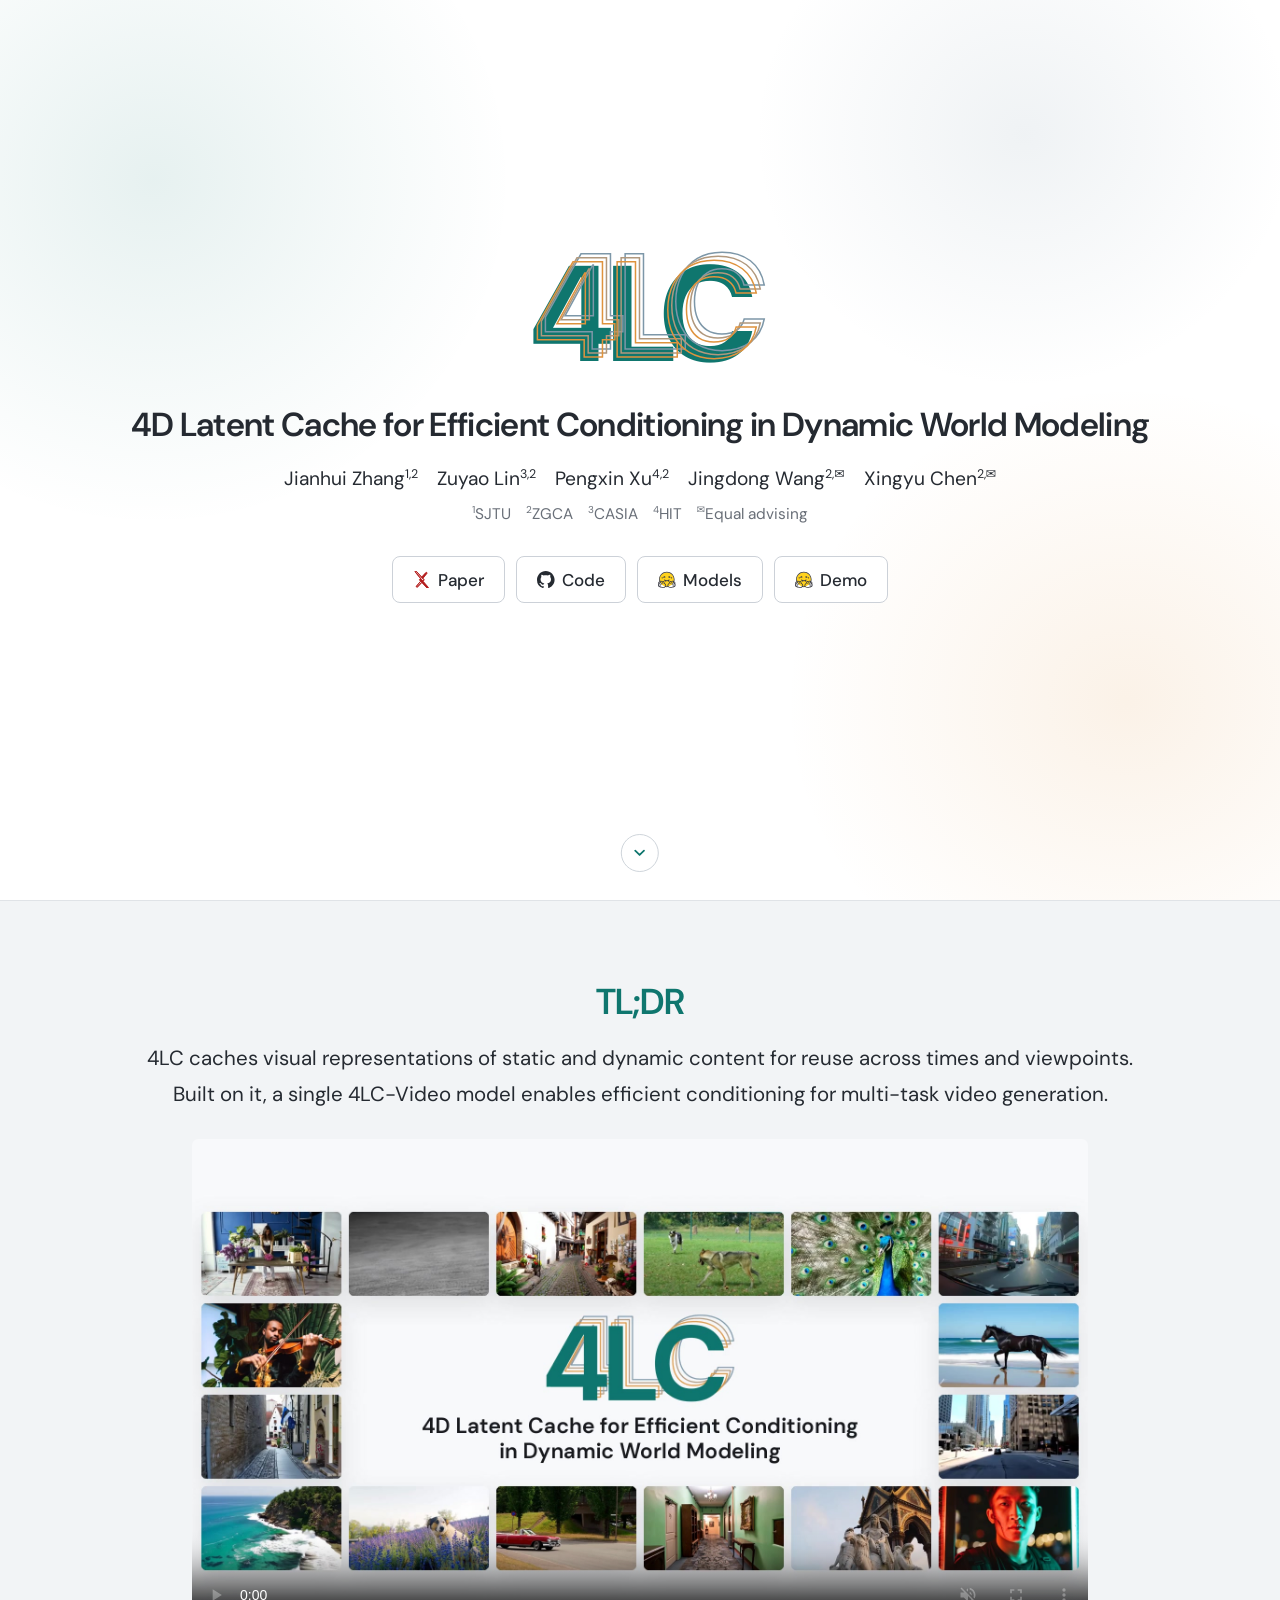
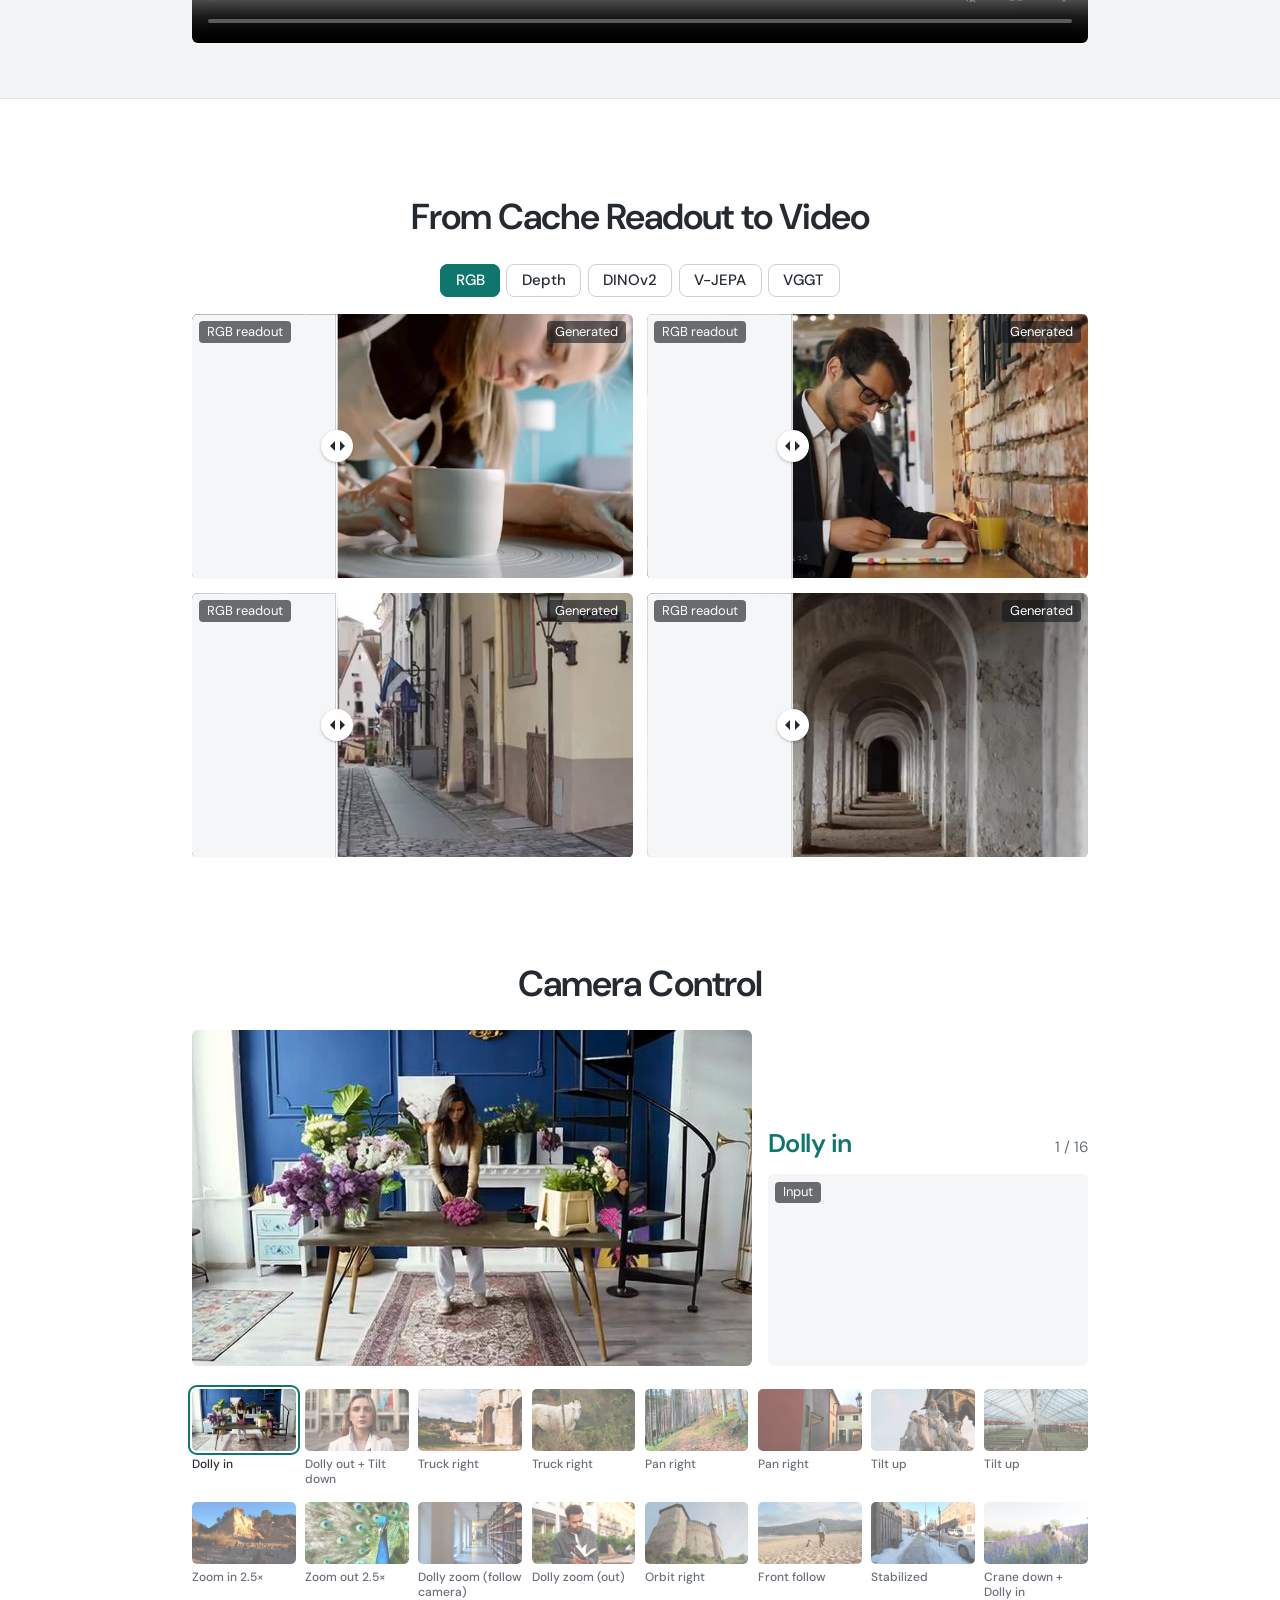
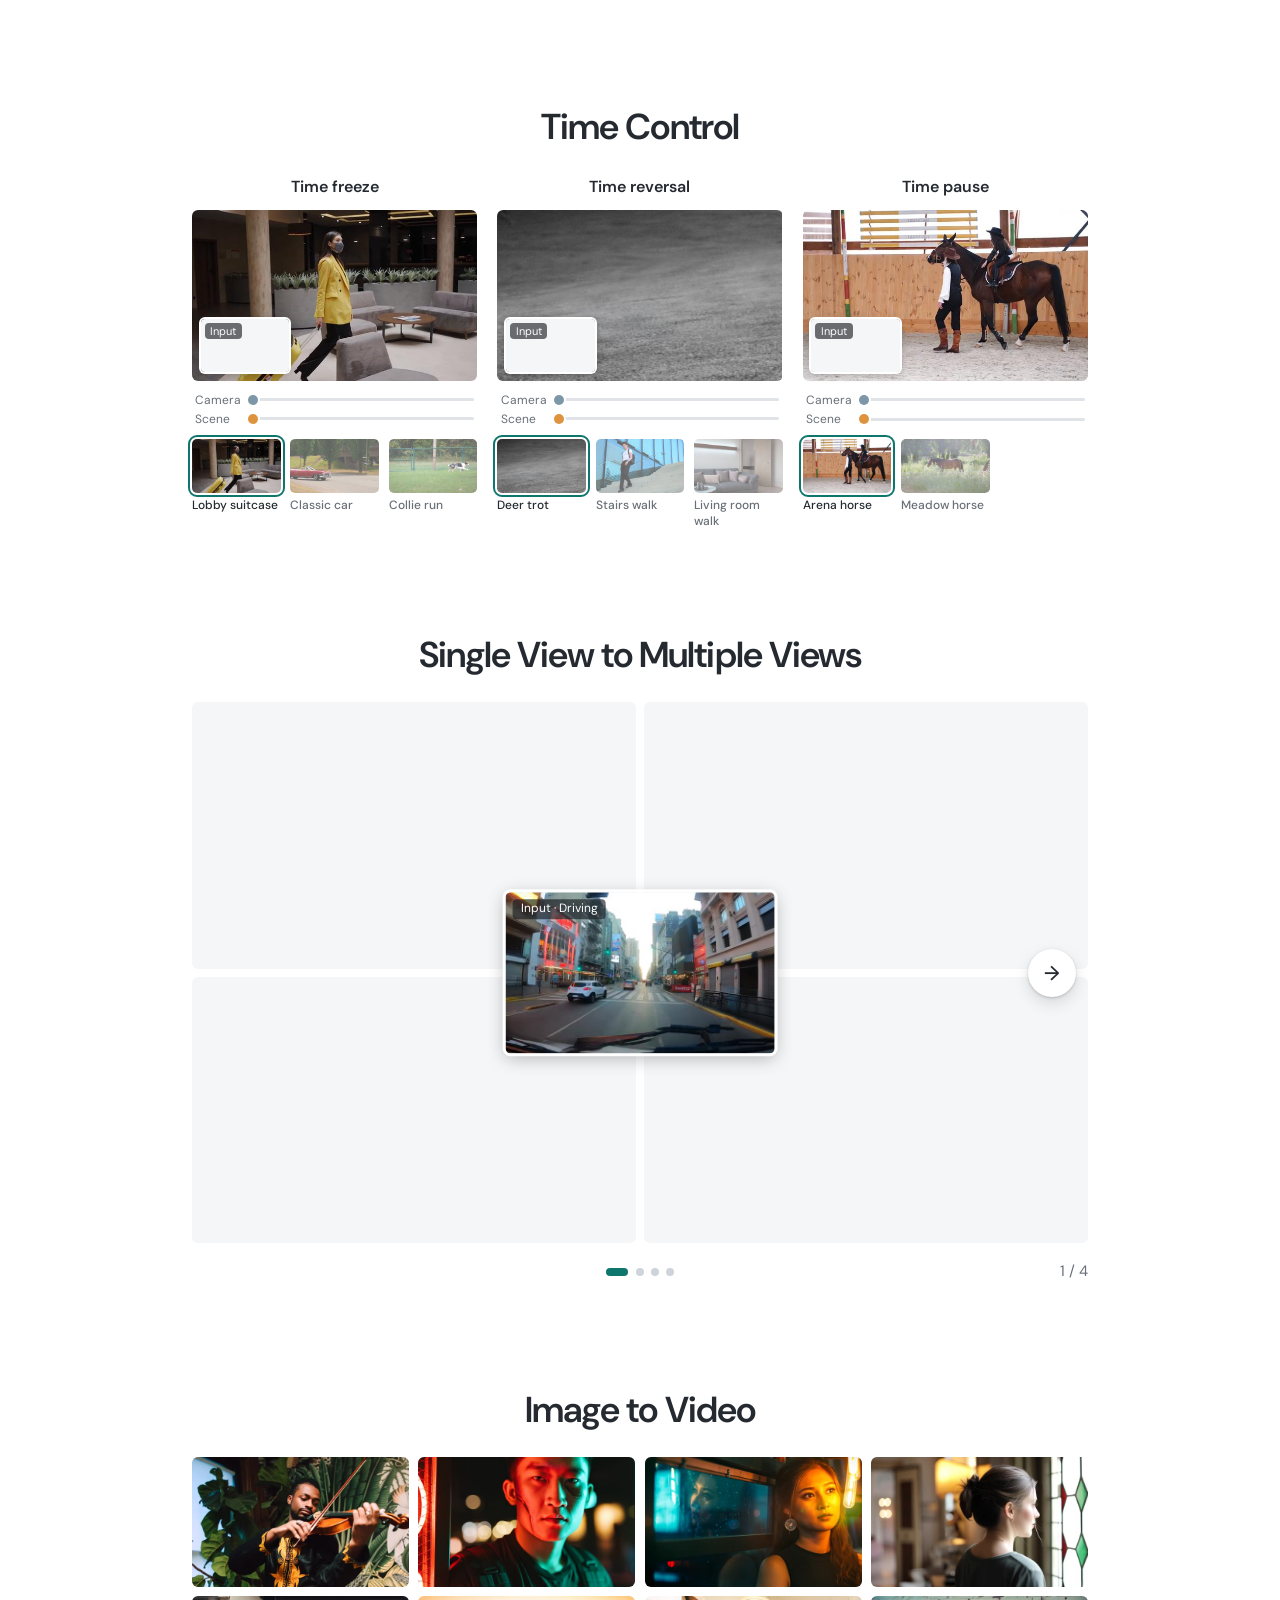
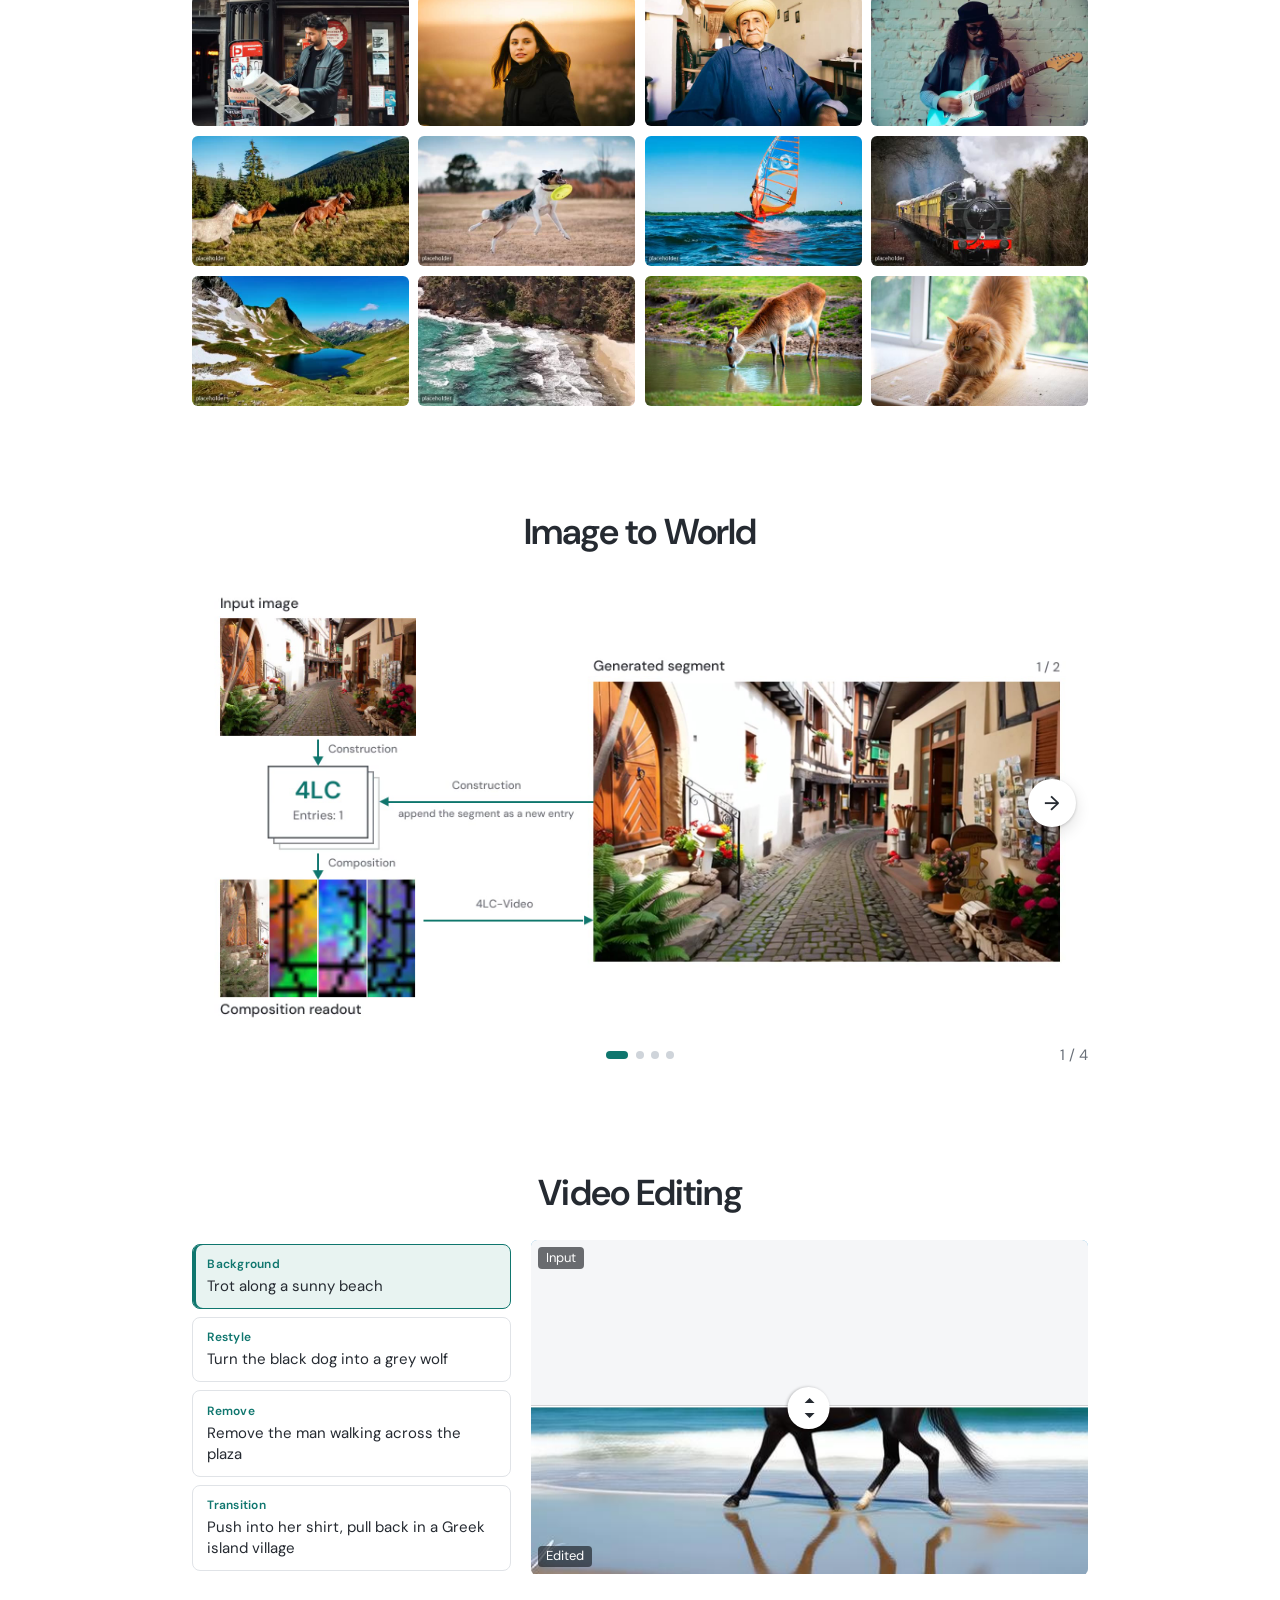
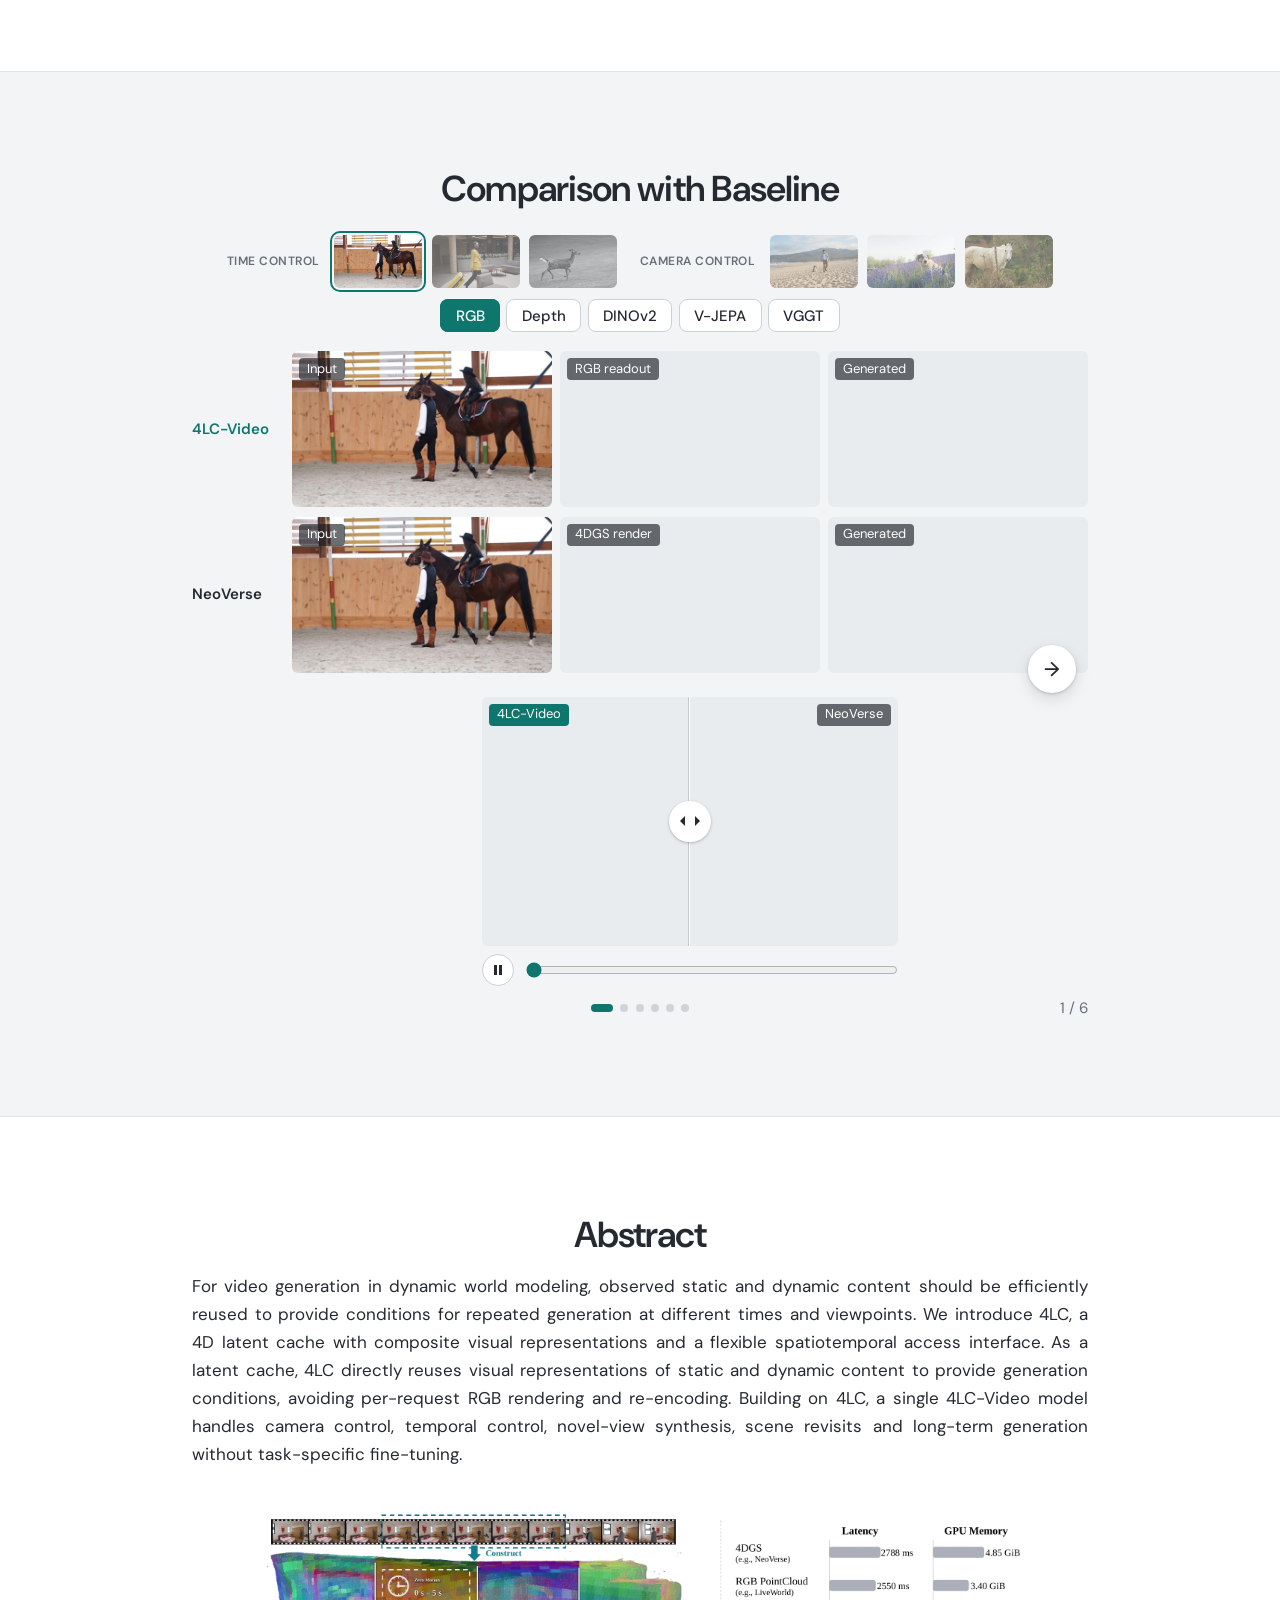
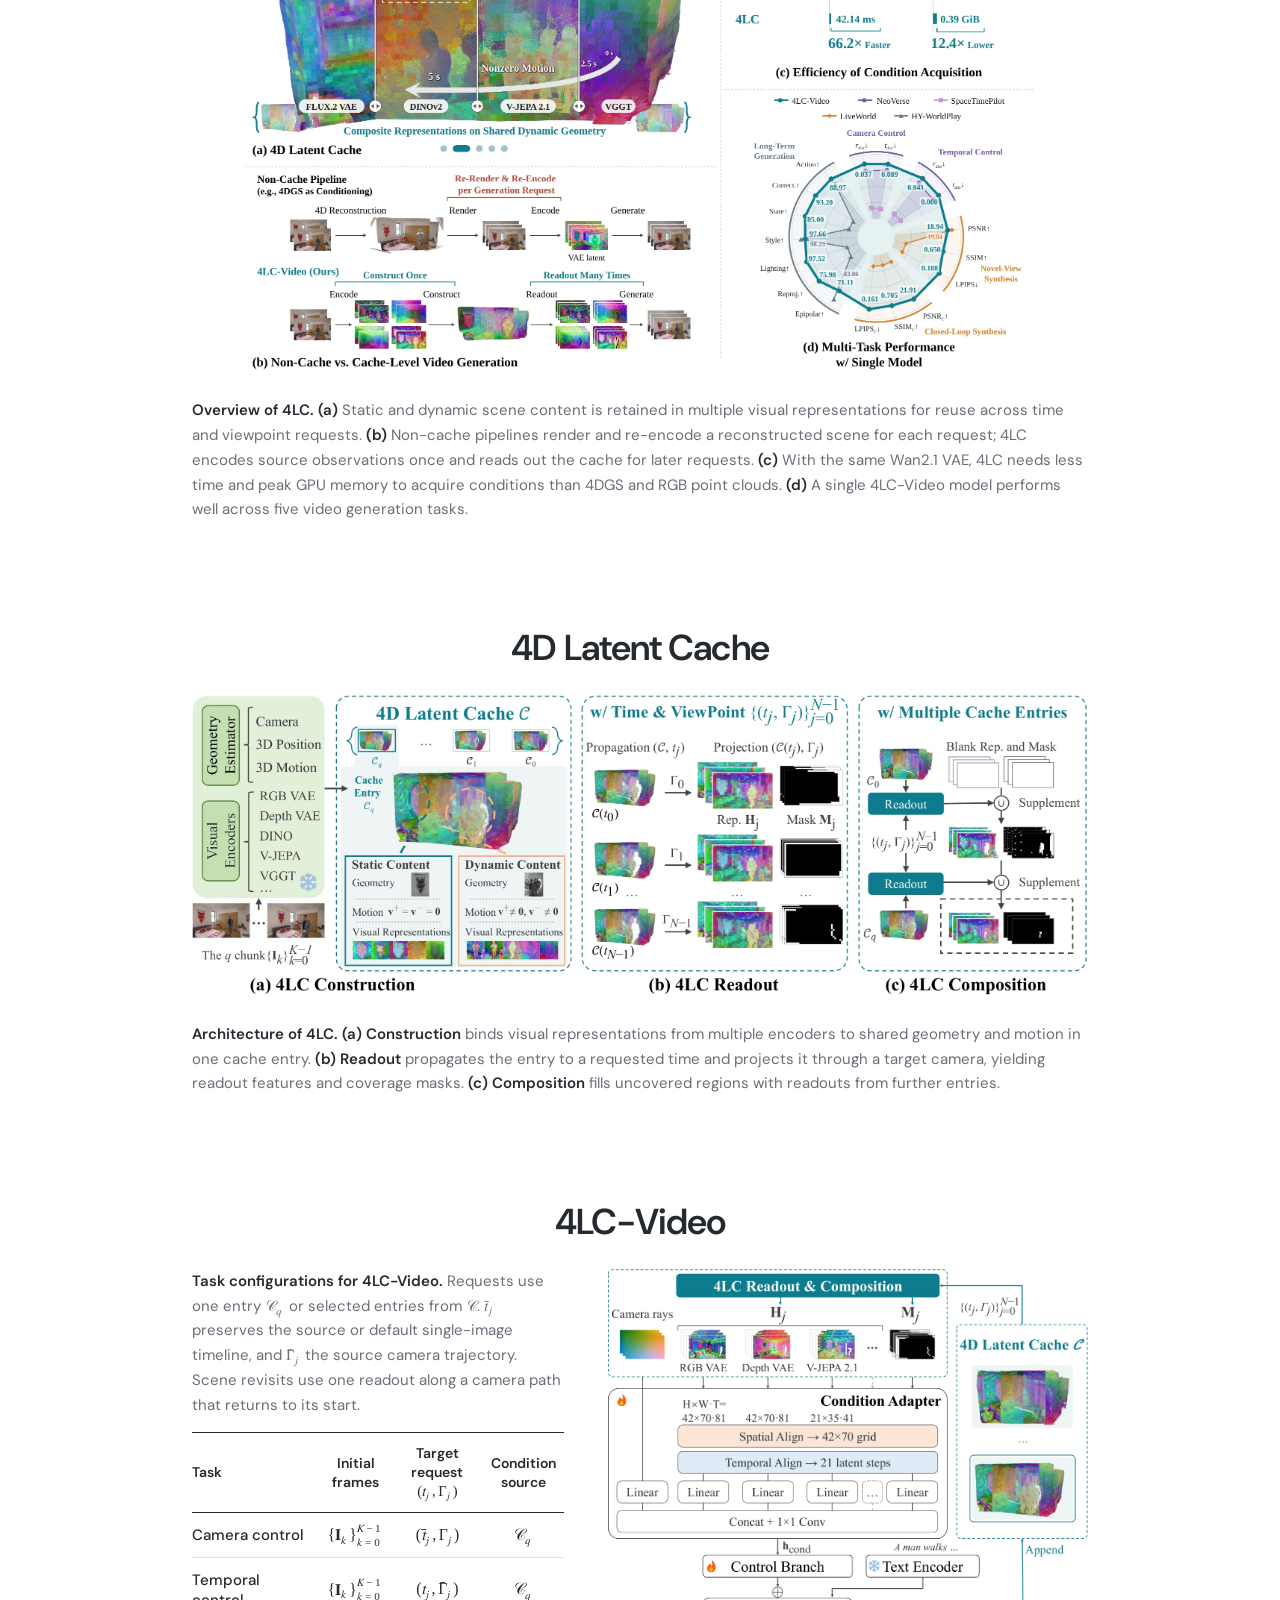
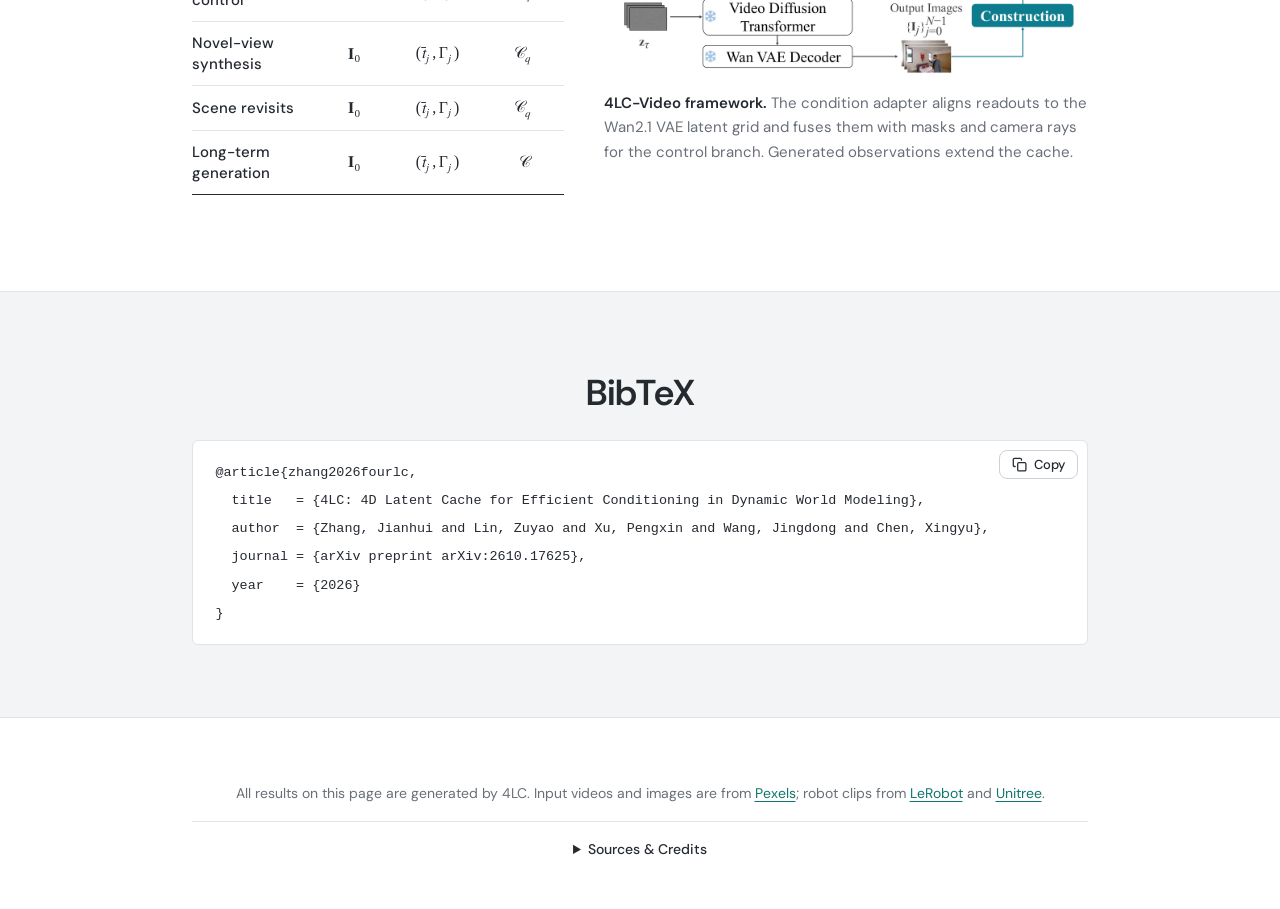
==== commit 436527ad: "Update 4LC teaser and remove efficiency section" ====
--- a/4LC/index.html
+++ b/4LC/index.html
@@ -8,7 +8,7 @@
 <link rel="preconnect" href="https://fonts.googleapis.com">
 <link rel="preconnect" href="https://fonts.gstatic.com" crossorigin>
 <link href="https://fonts.googleapis.com/css2?family=DM+Sans:opsz,wght@9..40,400..700&display=swap" rel="stylesheet">
-<link rel="stylesheet" href="style.css?v=1014143000">
+<link rel="stylesheet" href="style.css?v=1126">
 <link rel="icon" type="image/svg+xml" href="4lc.svg">
 </head>
 <body>
@@ -79,27 +79,6 @@
   </div>
 
   <div class="comparison part band" data-part="Comparison">
-  <section id="cost" data-nav="Condition Acquisition">
-    <h2>Condition Acquisition</h2>
-    <div class="cost">
-      <div class="accum">
-        <p class="cost-head">One segment: share of end-to-end generation time spent on condition acquisition</p>
-        <div class="bar-row"><span>NeoVerse</span><div class="bar"><i class="cond" style="--w:14.9%"></i><i class="rest" style="--w:85.1%"></i></div><span>2.75 s of 18.47 s</span></div>
-        <div class="bar-row"><span>4LC</span><div class="bar"><i class="cond" style="--w:0.25%"></i><i class="rest" style="--w:87.4%"></i></div><span>0.04 s of 16.19 s</span></div>
-        <p class="legend"><i class="cond"></i>Condition acquisition<i class="rest"></i>Rest of generation</p>
-      </div>
-      <p class="fact"><strong><small>up to</small><span class="num">68.5</span>&times;</strong>faster condition acquisition</p>
-      <p class="fact"><strong><span class="num">12.6</span>&times;</strong>lower peak GPU memory</p>
-      <div class="accum wide-row">
-        <label class="cost-head" for="segments">Long-horizon: condition acquisition adds up over <output id="seg-n">8</output> segments</label>
-        <input type="range" id="segments" min="1" max="30" value="8" aria-label="Number of segments">
-        <div class="bar-row"><span>NeoVerse</span><div class="bar"><i class="cond" id="acc-nv"></i></div><span id="acc-nv-n"></span></div>
-        <div class="bar-row"><span>4LC</span><div class="bar"><i class="cond" id="acc-ours"></i></div><span id="acc-ours-n"></span></div>
-      </div>
-      <p class="note">All timings: 81-frame segments at 560&times;336 on the same Wan2.1 backbone.</p>
-    </div>
-  </section>
-
   <section id="s-compare" data-nav="Comparison with Baseline">
     <h2>Comparison with Baseline</h2>
     <div class="carousel" id="compare"></div>
@@ -111,7 +90,7 @@
     <h2>Abstract</h2>
     <p class="abstract">For video generation in dynamic world modeling, observed static and dynamic content should be efficiently reused to provide conditions for repeated generation at different times and viewpoints. We introduce 4LC, a 4D latent cache with composite visual representations and a flexible spatiotemporal access interface. As a latent cache, 4LC directly reuses visual representations of static and dynamic content to provide generation conditions, avoiding per-request RGB rendering and re-encoding. Building on 4LC, a single 4LC-Video model handles camera control, temporal control, novel-view synthesis, scene revisits and long-term generation without task-specific fine-tuning.</p>
     <figure class="fig">
-      <img src="assets/method/Fig1-teaser.webp" width="2400" height="1543" loading="lazy" alt="Overview of 4LC: the cache, cache-level generation, condition-acquisition cost and multi-task results">
+      <img src="assets/method/Fig1-teaser.webp?v=1126" width="2400" height="1281" loading="lazy" alt="Overview of 4LC: the cache, cache-level generation, condition-acquisition cost and multi-task results">
       <figcaption><b>Overview of 4LC.</b> <b>(a)</b> Static and dynamic scene content is retained in multiple visual representations for reuse across time and viewpoint requests. <b>(b)</b> Non-cache pipelines render and re-encode a reconstructed scene for each request; 4LC encodes source observations once and reads out the cache for later requests. <b>(c)</b> With the same Wan2.1 VAE, 4LC needs less time and peak GPU memory to acquire conditions than 4DGS and RGB point clouds. <b>(d)</b> A single 4LC-Video model performs well across five video generation tasks.</figcaption>
     </figure>
   </section>
@@ -168,6 +147,6 @@
     <div id="credit-list"></div>
   </details>
 </footer>
-<script src="app.js?v=1014143000"></script>
+<script src="app.js?v=1126"></script>
 </body>
 </html>
--- a/4LC/style.css
+++ b/4LC/style.css
@@ -10,7 +10,6 @@
   --band: #f2f4f6;  /* grey sections; a hairline marks where each band starts and ends */
   --static: #7d97a8;
   --dynamic: #de933e;
-  --rest: #c5e1db;
   --col: 56rem;
 }
 * { box-sizing: border-box; }
@@ -171,31 +170,6 @@
 /* Long horizon */
 .long { display: grid; grid-template-columns: minmax(0, 1fr) minmax(0, 2fr); gap: .5rem; margin-bottom: 1rem; align-items: start; }
 
-/* Cost */
-.cost { display: grid; grid-template-columns: minmax(0, 2.2fr) auto auto; gap: 1.6rem 2.5rem; align-items: center; }
-.accum { margin: 0; }
-.accum.wide-row { grid-column: 1 / -1; margin-top: .6rem; }
-.cost-head { display: block; margin: 0 0 .7rem; font-weight: 500; font-size: .9375rem; }
-.accum input { display: block; }
-.accum label { display: block; font-weight: 500; margin-bottom: .3rem; font-size: .9375rem; }
-.accum input { width: min(22rem, 100%); accent-color: var(--brand); margin: 0 0 .8rem; }
-.accum .bar i { transition: width .3s ease; }
-.bar-row { display: grid; grid-template-columns: 5.5rem minmax(0, 1fr) 13rem; gap: .8rem; align-items: center; margin-bottom: .55rem; font-size: .9375rem; }
-.bar-row span:last-child { color: var(--muted); text-align: right; }
-.bar { height: .7rem; background: var(--soft); border-radius: 3px; overflow: hidden; }
-.bar { display: flex; }
-.bar i { display: block; height: 100%; width: var(--w); background: var(--dynamic); transition: width .3s ease; }
-.bar i.cond { min-width: 3px; }
-.bar i.rest { background: var(--rest); }
-.cost.pre .bar i { width: 0; }
-.cost.grow .bar i { transition: width 1.1s cubic-bezier(.2, .7, .1, 1); }
-.legend { margin: .3rem 0 0; color: var(--muted); font-size: .875rem; }
-.legend i { display: inline-block; width: .7em; height: .7em; background: var(--dynamic); border-radius: 2px; margin: 0 .4em 0 0; vertical-align: -.05em; }
-.legend i.rest { background: var(--rest); margin-left: 1.2em; }
-.cost .note { grid-column: 1 / -1; margin: 0; padding-top: 1rem; border-top: 1px solid var(--line); color: var(--muted); font-size: .875rem; }
-.fact { margin: 0; color: var(--muted); font-size: .9375rem; line-height: 1.3; }
-.fact strong { display: block; color: var(--ink); font-size: 2.4rem; font-weight: 600; letter-spacing: -.03em; line-height: 1.05; }
-
 /* Compare */
 .cmp-head { margin: 0 0 .4rem; font-size: 1rem; font-weight: 600; }
 .cmp-head.ours { color: var(--brand); }
@@ -225,10 +199,6 @@
   .grid.two, .mv, .long { grid-template-columns: 1fr; }
   .row.r4 { grid-template-columns: 1fr 1fr; }
   .row.r3 { grid-template-columns: 1fr; }
-  .cost { grid-template-columns: 1fr 1fr; gap: 1.5rem; }
-  .cost .accum { grid-column: 1 / -1; }
-  .bar-row { grid-template-columns: 4.5rem minmax(0, 1fr); }
-  .bar-row span:last-child { grid-column: 2; text-align: left; margin-top: -.3rem; }
 }
 
 /* Carousel: one example block per slide, neighbours peek in at the sides */
@@ -321,16 +291,15 @@
 video.montage { border-radius: 4px; background: #fff; }
 
 /* Inside grey bands */
-.band .bar { background: #e6e9ed; }
 .band video, .band .still { background: #e9ecef; }
 .band pre { background: #fff; }
 
-/* Side rail: the parts are nodes (large titles, grey until reached); the current part opens
-   to list its sections underneath. On wide screens the page shifts right to make room. */
+/* Side rail: the current part opens to list its sections. The rail fits in the
+   left margin while the content stays centred. */
 html { scroll-padding-top: 1.5rem; }
 @media (prefers-reduced-motion: no-preference) { html { scroll-behavior: smooth; } }
 .rail { display: none; }
-@media (min-width: 1400px) {
+@media (min-width: 1280px) {
   /* Content stays centred; carousels give up their side peeks until the rail has room. */
   /* 56rem content; carousels may grow to 64rem so the neighbouring slides peek in. */
   :root { --sw: 56rem; }
@@ -338,8 +307,8 @@
   .arrow.prev { left: max(calc((100% - var(--sw)) / 2 - 1.5rem), .75rem); }
   .arrow.next { right: max(calc((100% - var(--sw)) / 2 - 1.5rem), .75rem); }
   .rail {
-    display: block; position: fixed; z-index: 5; top: 50%; left: max(1.5rem, calc(50vw - 37.5rem - 14rem));
-    width: 12rem; translate: -1rem -50%; opacity: 0; visibility: hidden;
+    display: block; position: fixed; z-index: 5; top: 50%; left: max(1rem, calc(50vw - 37.5rem - 14rem));
+    width: min(12rem, calc(50vw - 30rem)); translate: -1rem -50%; opacity: 0; visibility: hidden;
     transition: opacity .45s ease, translate .6s cubic-bezier(.2, .7, .1, 1), visibility 0s linear .45s;
   }
   .rail.shown { opacity: 1; visibility: visible; translate: 0 -50%; transition-delay: 0s; }
@@ -357,7 +326,7 @@
 .rail .fill { height: var(--fill, 0); background: var(--brand); transition: height .5s cubic-bezier(.3, .7, .2, 1); }
 .rail ol > li + li { margin-top: 1.6rem; }
 .rail .part-name {
-  position: relative; display: block; color: #a9b0b8; font-size: 1.5rem; font-weight: 600; line-height: 1.15;
+  position: relative; display: block; color: #a9b0b8; font-size: clamp(1.25rem, calc(2vw - .25rem), 1.5rem); font-weight: 600; line-height: 1.15;
   letter-spacing: -.02em; text-decoration: none; transition: color .3s ease, translate .3s ease;
 }
 .rail .part-name::before {
@@ -384,7 +353,7 @@
 .rail ul { min-height: 0; overflow: hidden; list-style: none; margin: 0 0 0 -1.25rem; padding: 0 0 0 1.25rem; }
 .rail ul li:first-child { padding-top: .75rem; }
 .rail ul a {
-  display: block; padding: .32rem 0; color: var(--muted); font-size: .9375rem; line-height: 1.4; text-decoration: none;
+  display: block; padding: .32rem .5rem .32rem 0; color: var(--muted); font-size: .9375rem; line-height: 1.4; text-decoration: none;
   text-wrap: balance; transition: color .25s ease, translate .25s ease;
 }
 .rail ul a:hover { color: var(--ink); translate: .25rem 0; }
@@ -422,11 +391,10 @@
 @media (max-width: 959px) {
   .duo-fig { order: -1; }
 }
-.fact strong small { font-size: .4em; font-weight: 500; color: var(--muted); margin-right: .3em; letter-spacing: 0; }
 
 /* Blocks a little wider than the text column (like the carousels): time columns, image wall */
 :root { --wide: min(64rem, calc(100vw - 2rem)); }
-@media (min-width: 1400px) { :root { --wide: max(var(--sw), min(calc(100vw - 30rem), 64rem)); } }
+@media (min-width: 1280px) { :root { --wide: max(var(--sw), min(calc(100vw - 30rem), 64rem)); } }
 
 /* Crossfade: a switched example fades in over the previous one */
 .swap { display: grid; }
